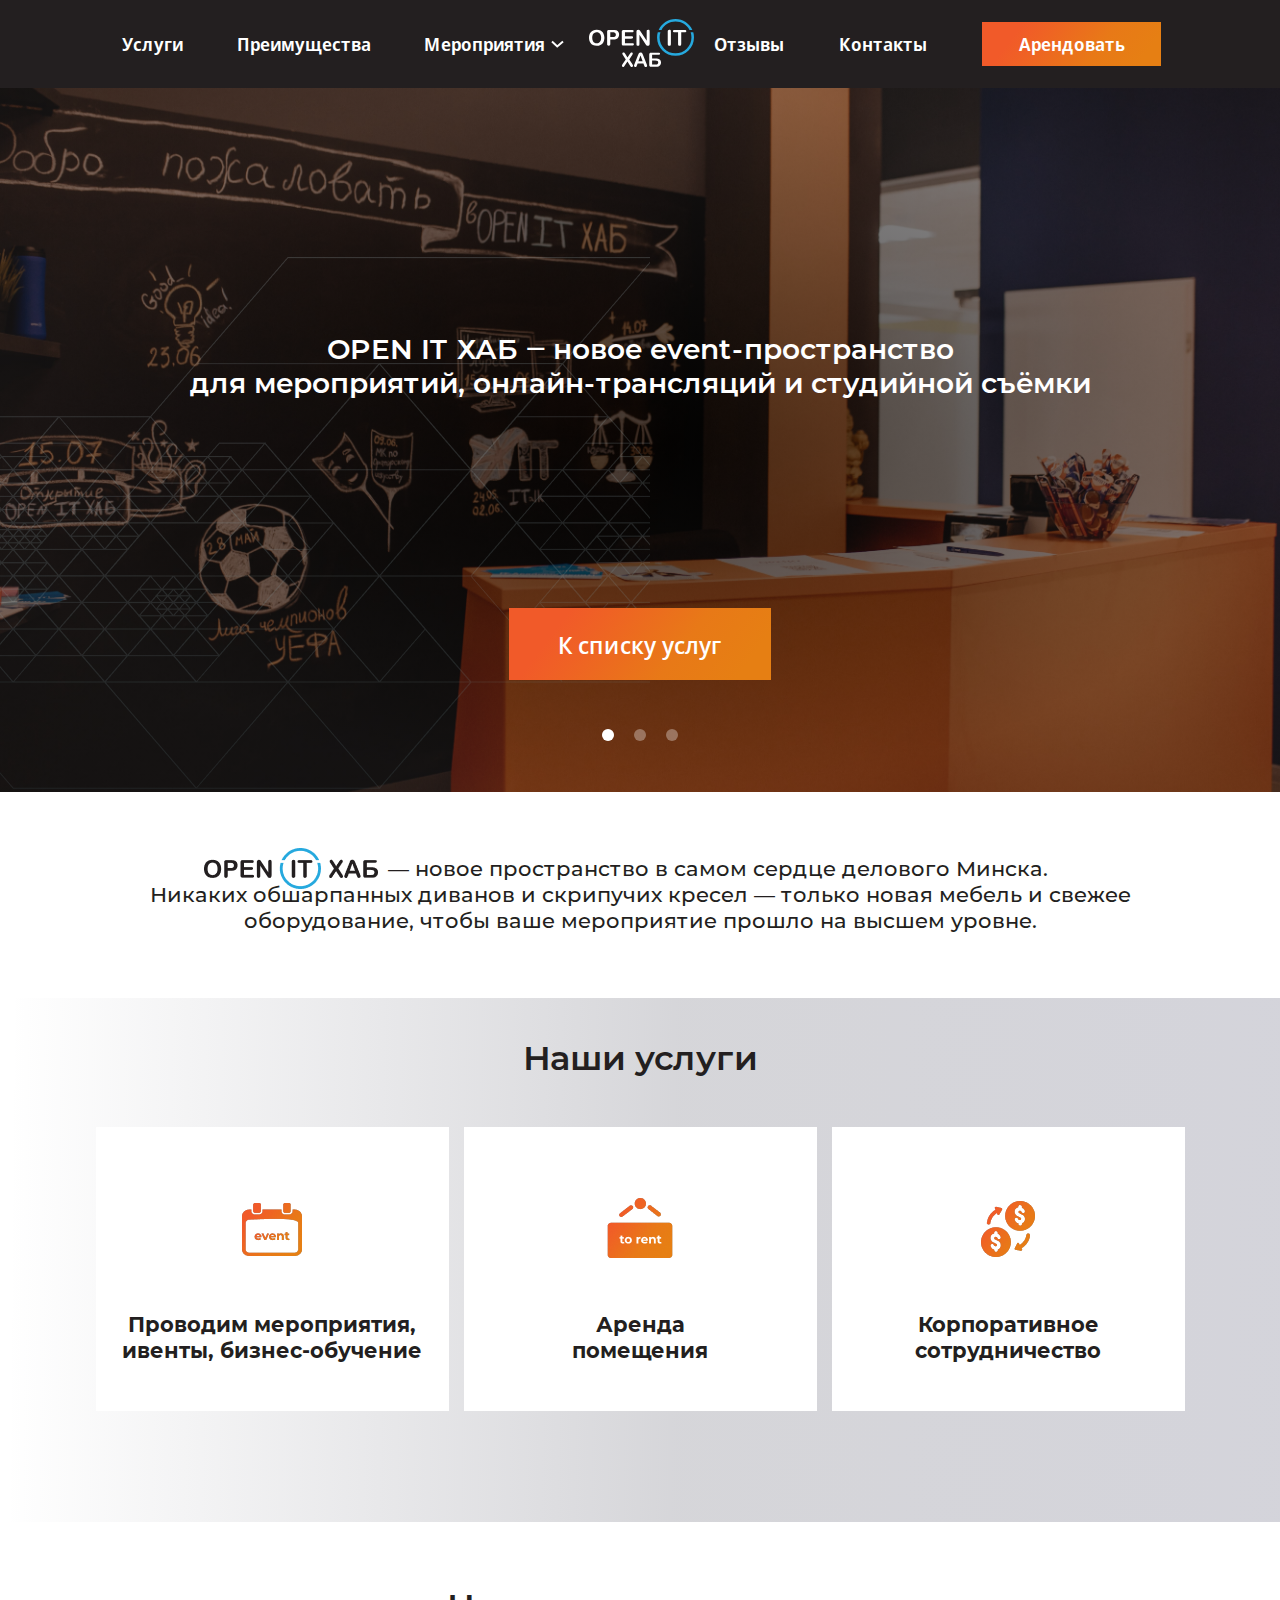
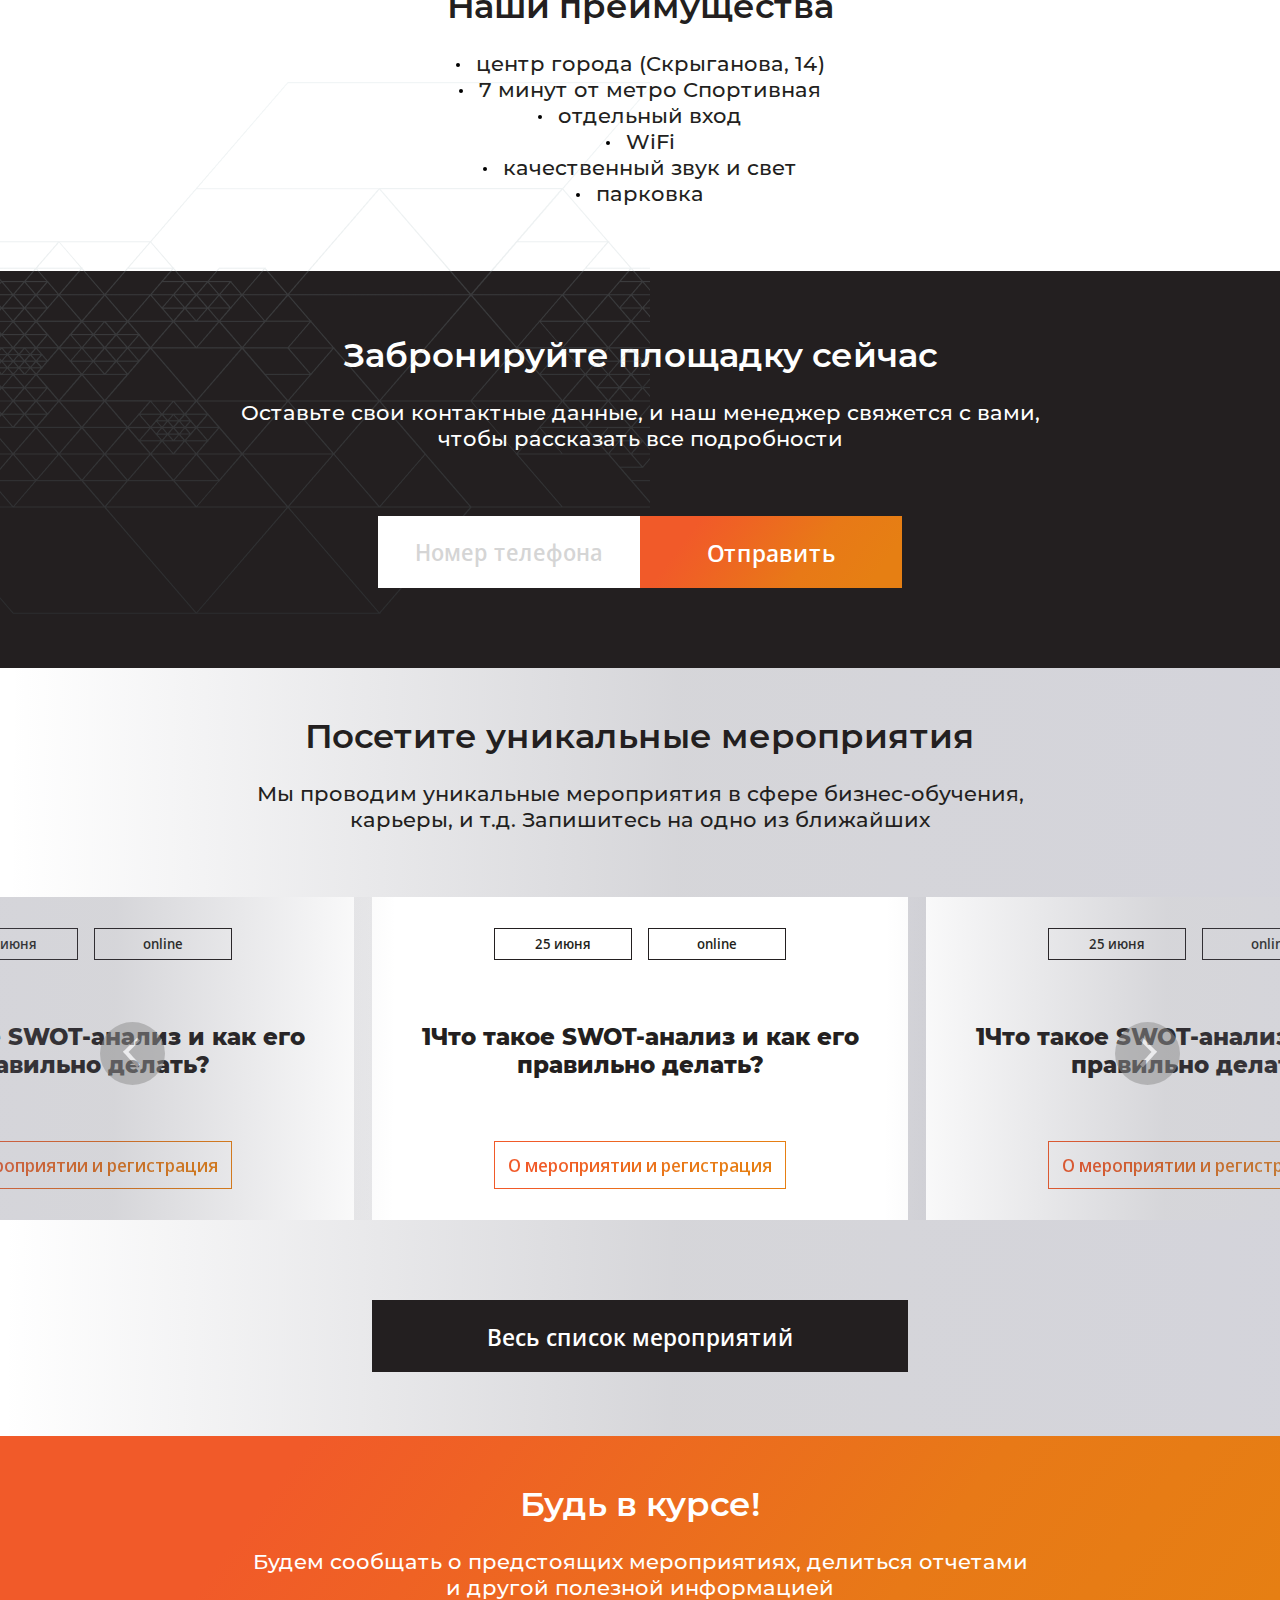
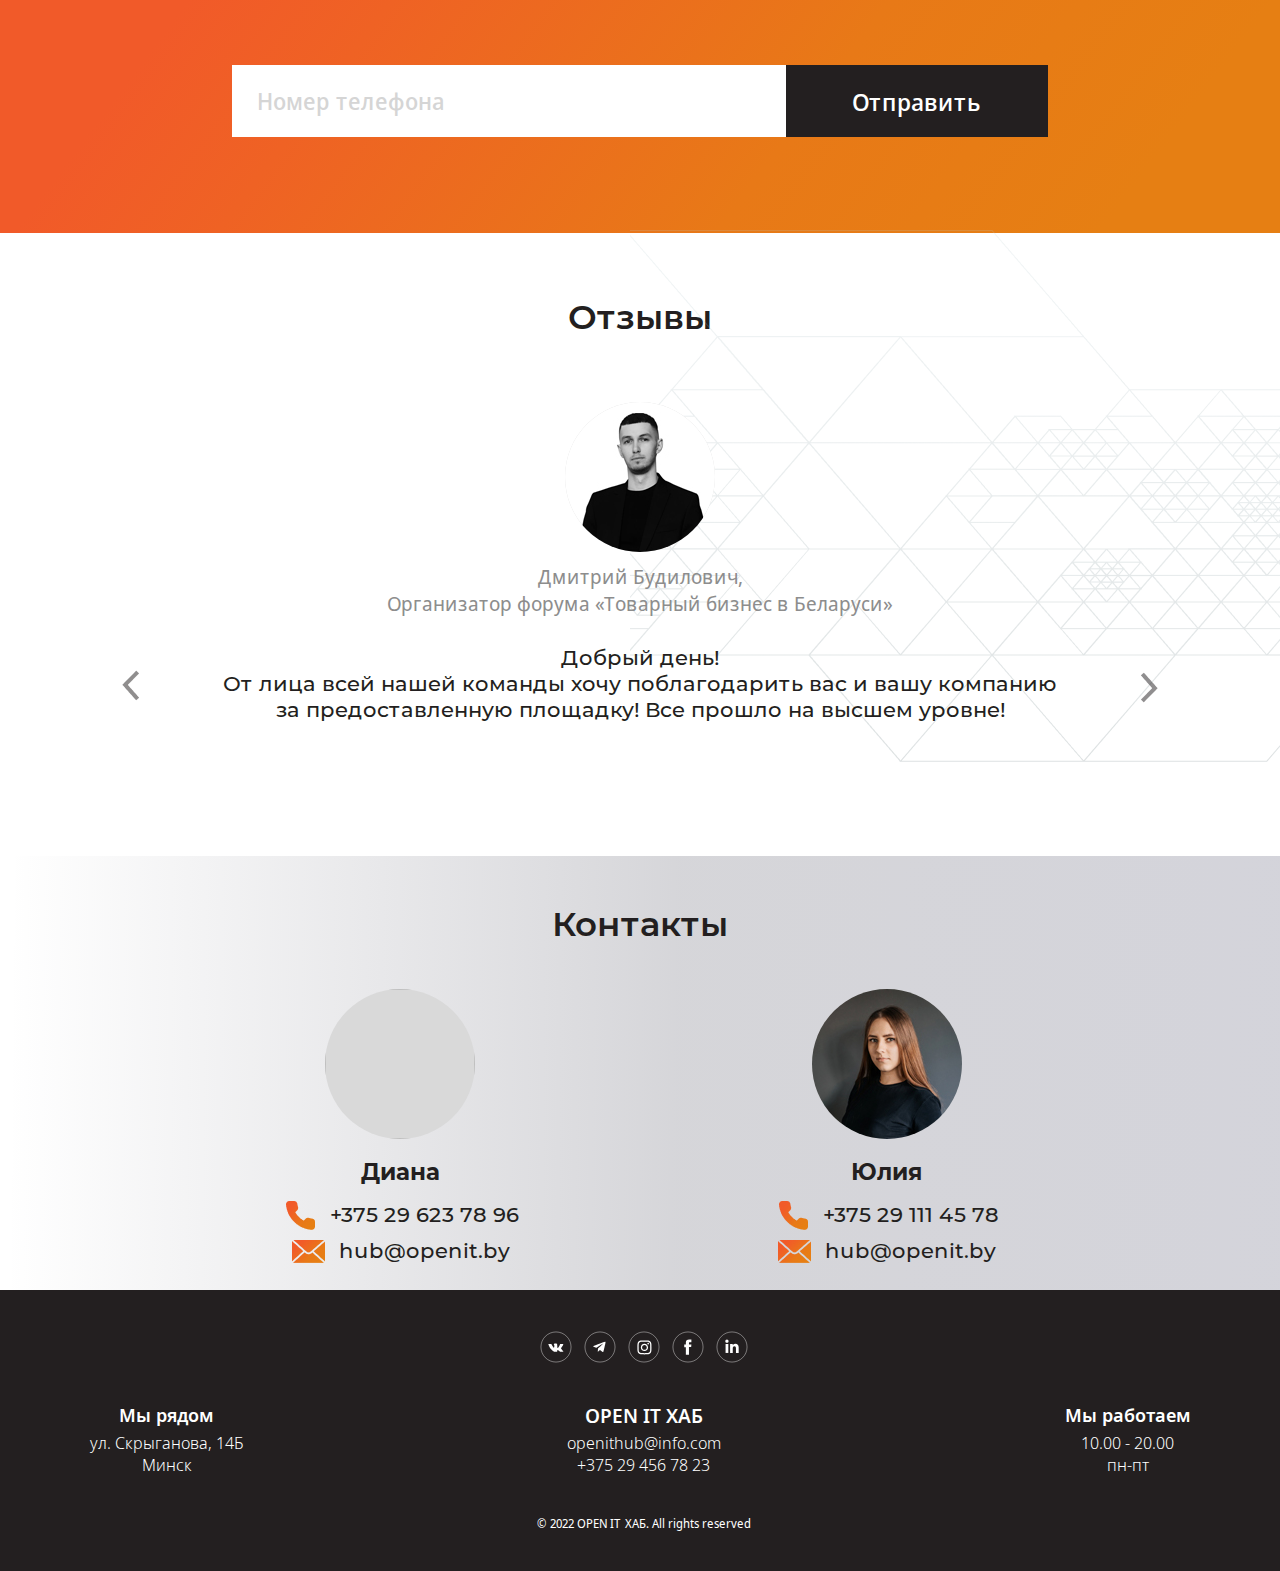
==== index.html @ 61bc5a07 "start adaptive 2" ====
<!DOCTYPE html>
<html lang="en">

<head>
    <meta charset="UTF-8">
    <meta name="viewport" content="width=device-width, initial-scale=1.0">
    <title>Document</title>
    <link rel="stylesheet" href="style.css">
</head>

<body>
    <div class="wrapper">
        <header class="header">

            <div class="header-item">
                <div class="menu-item">Услуги</div>
                <div class="menu-item">Преимущества</div>
                <div class="menu-item">Мероприятия
                    <div class="arrow-default"></div>
                    <div class="arrow-hover"></div>
                    <div class="sub-menu">
                        <ul>
                            <li>Ближайшие</li>
                            <li>Все будущие</li>
                            <li>Все прошедшие</li>
                            <li>Регистрация</li>
                        </ul>
                    </div>
                </div>
            </div>
            <div class="header-logo"><img src="img/logo.svg" alt="logo"></div>
            <div class="header-item">
                <div class="menu-item">Отзывы</div>
                <div class="menu-item">Контакты</div>
                <div class=""><button class="orange-button orange-button-hover">Арендовать</button></div>
            </div>
        </header>
        <main class="main">
            <div class="main-slider">
                <div id="slider-1" class="slider-item">
                    <h1 class="slider-title">OPEN IT ХАБ ‒ новое event-пространство<br />для мероприятий,
                        онлайн-трансляций и студийной съёмки</h1>
                    <button class="btn-slider orange-button-hover btn-slider-bottom">
                        К списку услуг
                    </button>
                    <div class="slider-decoration">
                        <img src="img/slider-decoration.png" alt="image-decoration">
                    </div>
                    <div class="slider-shadow"></div>
                </div>

                <div id="slider-2" class="slider-item">
                    <h1 class="slider-title">В OPEN IT ХАБ на постоянной основе проходят<br />уникальные мероприятия.
                        Спешите записаться</h1>
                    <button class="btn-slider orange-button-hover btn-slider-bottom">
                        К списку ивентов
                    </button>

                    <div class="slider-decoration">
                        <img src="img/slider-decoration.png" alt="image-decoration">
                    </div>
                    <div class="slider-shadow"></div>
                </div>

                <div id="slider-3" class="slider-item">
                    <h1 class="slider-title">OPEN IT ХАБ предлагает корпоративное сотрудничество<br />IT компаниям</h1>
                    <button class="btn-slider orange-button-hover btn-slider-bottom">
                        Подробнее
                    </button>

                    <div class="slider-decoration">
                        <img src="img/slider-decoration.png" alt="image-decoration">
                    </div>
                    <div class="slider-shadow"></div>
                </div>

            </div>
            <div class="hab-description">
                <div class="slider-nav">
                    <img class="slider-nav-active" src="img/slider-circle.svg" alt="">
                    <img src="img/slider-circle.svg" alt="">
                    <img src="img/slider-circle.svg" alt="">
                </div>
                <p class="desktop-visibility"><img src="img/Horizontal-logo.png" alt="" />— новое пространство в
                    самом сердце делового
                    Минска.<br />Никаких обшарпанных диванов и скрипучих кресел — только новая мебель и
                    свежее<br />оборудование, чтобы
                    ваше мероприятие прошло на высшем уровне.</p>
                <p class="mobile-visibility"><img src="img/Horizontal-logo.png" alt="" />— новое пространство в
                    самом сердце делового<br />Минска. Никаких обшарпанных диванов и скрипучих кресел —<br />только
                    новая мебель и
                    свежее оборудование, чтобы<br />ваше мероприятие прошло на высшем уровне.</p>
            </div>
            <div class="services-block">
                <h2 class="services-block-header">Наши услуги</h2>
                <div class="services-items">
                    <div class="services-item">
                        <div class="services-item-gray"></div>
                        <div class="services-item-icons">
                            <img class="services-item-icon-default" src="img/services/events.png" alt="events">
                            <img class="services-item-icon-hover" src="img/services/events-hover.png"
                                alt="events-hover">
                        </div>

                        <p>Проводим мероприятия,
                            ивенты, бизнес-обучение</p>
                    </div>
                    <div class="services-item">
                        <div class="services-item-gray"></div>
                        <div class="services-item-icons">
                            <img class="services-item-icon-default" src="img/services/rent.png" alt="events">
                            <img class="services-item-icon-hover" src="img/services/rent-hover.png" alt="events-hover">
                        </div>
                        <p>Аренда<br />помещения</p>
                    </div>
                    <div class="services-item">
                        <div class="services-item-gray"></div>
                        <div class="services-item-icons">
                            <img class="services-item-icon-default" src="img/services/corporat.png" alt="events">
                            <img class="services-item-icon-hover" src="img/services/corporat-hover.png"
                                alt="events-hover">
                        </div>

                        <p>Корпоративное сотрудничество</p>
                    </div>
                </div>
            </div>
            <div class="advantage-block">
                <h3 class="advantage-block-header">Наши преимущества</h3>
                <ul>
                    <li>центр города (Скрыганова, 14)</li>
                    <li>7 минут от метро Спортивная</li>
                    <li>отдельный вход</li>
                    <li>WiFi</li>
                    <li>качественный звук и свет</li>
                    <li>парковка</li>
                </ul>
            </div>
            <div class="book-block">
                <h3 class="advantage-block-header white-text">Забронируйте площадку сейчас</h3>
                <p class="white-text desktop-visibility">Оставьте свои контактные данные, и наш менеджер свяжется с вами,<br />чтобы
                    рассказать все подробности</p>
                <p class="white-text mobile-visibility">Оставьте свои контактные данные, и наш менеджер<br />свяжется с вами, чтобы
                    рассказать все подробности</p>
                <div class="book-block-form">
                    <input type="text" placeholder="Номер телефона" value="">
                    <button class="btn-slider margin-none orange-button-hover">Отправить</button>
                </div>
                <div class="slider-decoration">
                    <img src="img/slider-decoration.png" alt="image-decoration">
                </div>
            </div>
            <div class="events-block">
                <h4 class="events-block-head">Посетите уникальные мероприятия</h4>
                <p class="events-block-p desktop-visibility">Мы проводим уникальные мероприятия в сфере бизнес-обучения,<br />карьеры, и
                    т.д. Запишитесь на одно из ближайших</p>
                    <p class="events-block-p mobile-visibility">Мы проводим уникальные мероприятия в сфере<br />бизнес-обучения, карьеры, и
                        т.д.<br />Запишитесь на одно из ближайших</p>
                <div class="events-block-slider-nav">
                    <div class="arrow-slider arrow-slider-left"><img src="img/arrow.png" alt="arrow"></div>
                    <div class="arrow-slider arrow-slider-right"><img src="img/arrow.png" alt="arrow"></div>
                </div>
                <div class="event-block-slider-center">
                    <div class="events-slider-gray-block">
                        <div class="events-slider-gray-block-item events-slider-gray-block-item-left"></div>
                        <div class="events-slider-gray-block-item events-slider-gray-block-item-right"></div>
                    </div>
                    <div class="events-block-slider slider-to-center">
                        <div class="events-block-slider-item">
                            <div class="event-info">
                                <div class="event-info-item">
                                    <p>25 июня</p>
                                </div>
                                <div class="event-info-item">
                                    <p>online</p>
                                </div>
                            </div>
                            <h5 class="event-name">1Что такое SWOT-анализ и как его правильно делать?</h5>
                            <button class="more-info-event">О мероприятии и регистрация</button>
                        </div>
                        <div class="events-block-slider-item">
                            <div class="event-info">
                                <div class="event-info-item">
                                    <p>25 июня</p>
                                </div>
                                <div class="event-info-item">
                                    <p>online</p>
                                </div>
                            </div>
                            <h5 class="event-name">1Что такое SWOT-анализ и как его правильно делать?</h5>
                            <button class="more-info-event">О мероприятии и регистрация</button>
                        </div>
                        <div class="events-block-slider-item">
                            <div class="event-info">
                                <div class="event-info-item">
                                    <p>25 июня</p>
                                </div>
                                <div class="event-info-item">
                                    <p>online</p>
                                </div>
                            </div>
                            <h5 class="event-name">1Что такое SWOT-анализ и как его правильно делать?</h5>
                            <button class="more-info-event">О мероприятии и регистрация</button>
                        </div>
                        <div class="events-block-slider-item">
                            <div class="event-info">
                                <div class="event-info-item">
                                    <p>25 июня</p>
                                </div>
                                <div class="event-info-item">
                                    <p>online</p>
                                </div>
                            </div>
                            <h5 class="event-name">1Что такое SWOT-анализ и как его правильно делать?</h5>
                            <button class="more-info-event">О мероприятии и регистрация</button>
                        </div>
                        <div class="events-block-slider-item">
                            <div class="event-info">
                                <div class="event-info-item">
                                    <p>25 июня</p>
                                </div>
                                <div class="event-info-item">
                                    <p>online</p>
                                </div>
                            </div>
                            <h5 class="event-name">1Что такое SWOT-анализ и как его правильно делать?</h5>
                            <button class="more-info-event">О мероприятии и регистрация</button>
                        </div>
                        <div class="events-block-slider-item">
                            <div class="event-info">
                                <div class="event-info-item">
                                    <p>25 июня</p>
                                </div>
                                <div class="event-info-item">
                                    <p>online</p>
                                </div>
                            </div>
                            <h5 class="event-name">1Что такое SWOT-анализ и как его правильно делать?</h5>
                            <button class="more-info-event">О мероприятии и регистрация</button>
                        </div>
                        <div class="events-block-slider-item">
                            <div class="event-info">
                                <div class="event-info-item">
                                    <p>25 июня</p>
                                </div>
                                <div class="event-info-item">
                                    <p>online</p>
                                </div>
                            </div>
                            <h5 class="event-name">1Что такое SWOT-анализ и как его правильно делать?</h5>
                            <button class="more-info-event">О мероприятии и регистрация</button>
                        </div>
                        <div class="events-block-slider-item">
                            <div class="event-info">
                                <div class="event-info-item">
                                    <p>25 июня</p>
                                </div>
                                <div class="event-info-item">
                                    <p>online</p>
                                </div>
                            </div>
                            <h5 class="event-name">1Что такое SWOT-анализ и как его правильно делать?</h5>
                            <button class="more-info-event">О мероприятии и регистрация</button>
                        </div>
                        <div class="events-block-slider-item">
                            <div class="event-info">
                                <div class="event-info-item">
                                    <p>25 июня</p>
                                </div>
                                <div class="event-info-item">
                                    <p>online</p>
                                </div>
                            </div>
                            <h5 class="event-name">1Что такое SWOT-анализ и как его правильно делать?</h5>
                            <button class="more-info-event">О мероприятии и регистрация</button>
                        </div>
                        <div class="events-block-slider-item">
                            <div class="event-info">
                                <div class="event-info-item">
                                    <p>25 июня</p>
                                </div>
                                <div class="event-info-item">
                                    <p>online</p>
                                </div>
                            </div>
                            <h5 class="event-name">1Что такое SWOT-анализ и как его правильно делать?</h5>
                            <button class="more-info-event">О мероприятии и регистрация</button>
                        </div>
                        <div class="events-block-slider-item">
                            <div class="event-info">
                                <div class="event-info-item">
                                    <p>25 июня</p>
                                </div>
                                <div class="event-info-item">
                                    <p>online</p>
                                </div>
                            </div>
                            <h5 class="event-name">1Что такое SWOT-анализ и как его правильно делать?</h5>
                            <button class="more-info-event">О мероприятии и регистрация</button>
                        </div>
                        <div class="events-block-slider-item">
                            <div class="event-info">
                                <div class="event-info-item">
                                    <p>25 июня</p>
                                </div>
                                <div class="event-info-item">
                                    <p>online</p>
                                </div>
                            </div>
                            <h5 class="event-name">1Что такое SWOT-анализ и как его правильно делать?</h5>
                            <button class="more-info-event">О мероприятии и регистрация</button>
                        </div>
                        <div class="events-block-slider-item">
                            <div class="event-info">
                                <div class="event-info-item">
                                    <p>25 июня</p>
                                </div>
                                <div class="event-info-item">
                                    <p>online</p>
                                </div>
                            </div>
                            <h5 class="event-name">1Что такое SWOT-анализ и как его правильно делать?</h5>
                            <button class="more-info-event">О мероприятии и регистрация</button>
                        </div>
                        <div class="events-block-slider-item">
                            <div class="event-info">
                                <div class="event-info-item">
                                    <p>25 июня</p>
                                </div>
                                <div class="event-info-item">
                                    <p>online</p>
                                </div>
                            </div>
                            <h5 class="event-name">1Что такое SWOT-анализ и как его правильно делать?</h5>
                            <button class="more-info-event">О мероприятии и регистрация</button>
                        </div>
                        <div class="events-block-slider-item">
                            <div class="event-info">
                                <div class="event-info-item">
                                    <p>25 июня</p>
                                </div>
                                <div class="event-info-item">
                                    <p>online</p>
                                </div>
                            </div>
                            <h5 class="event-name">1Что такое SWOT-анализ и как его правильно делать?</h5>
                            <button class="more-info-event">О мероприятии и регистрация</button>
                        </div>
                        <div class="events-block-slider-item">
                            <div class="event-info">
                                <div class="event-info-item">
                                    <p>25 июня</p>
                                </div>
                                <div class="event-info-item">
                                    <p>online</p>
                                </div>
                            </div>
                            <h5 class="event-name">1Что такое SWOT-анализ и как его правильно делать?</h5>
                            <button class="more-info-event">О мероприятии и регистрация</button>
                        </div>
                        <div class="events-block-slider-item">
                            <div class="event-info">
                                <div class="event-info-item">
                                    <p>25 июня</p>
                                </div>
                                <div class="event-info-item">
                                    <p>online</p>
                                </div>
                            </div>
                            <h5 class="event-name">1Что такое SWOT-анализ и как его правильно делать?</h5>
                            <button class="more-info-event">О мероприятии и регистрация</button>
                        </div>
                        <div class="events-block-slider-item">
                            <div class="event-info">
                                <div class="event-info-item">
                                    <p>25 июня</p>
                                </div>
                                <div class="event-info-item">
                                    <p>online</p>
                                </div>
                            </div>
                            <h5 class="event-name">1Что такое SWOT-анализ и как его правильно делать?</h5>
                            <button class="more-info-event">О мероприятии и регистрация</button>
                        </div>
                        <div class="events-block-slider-item">
                            <div class="event-info">
                                <div class="event-info-item">
                                    <p>25 июня</p>
                                </div>
                                <div class="event-info-item">
                                    <p>online</p>
                                </div>
                            </div>
                            <h5 class="event-name">1Что такое SWOT-анализ и как его правильно делать?</h5>
                            <button class="more-info-event">О мероприятии и регистрация</button>
                        </div>
                        <div class="events-block-slider-item">
                            <div class="event-info">
                                <div class="event-info-item">
                                    <p>25 июня</p>
                                </div>
                                <div class="event-info-item">
                                    <p>online</p>
                                </div>
                            </div>
                            <h5 class="event-name">1Что такое SWOT-анализ и как его правильно делать?</h5>
                            <button class="more-info-event">О мероприятии и регистрация</button>
                        </div>


                    </div>
                </div>

                <button class="events-block-button button-black-hover">Весь список мероприятий</button>
            </div>
            <div class="subscribe-email">
                <h4 class="subscribe-email-heading">Будь в курсе!</h4>
                <p>Будем сообщать о предстоящих мероприятиях, делиться отчетами<br />и другой полезной информацией</p>
                <div class="book-block-form">
                    <input type="text" placeholder="Номер телефона">
                    <button class="btn-slider margin-none btn-black button-black-hover">Отправить</button>
                </div>
            </div>
            <div class="reviews">
                <div class="slider-decoration reviews-decoration">
                    <img src="img/slider-decoration.png" alt="image-decoration">
                </div>
                <div class="events-block-slider-nav reviews-nav">
                    <div class="arrow-slider reviews-nav-left"><img src="img/arrow-black.png" alt="arrow"></div>
                    <div class="arrow-slider reviews-nav-right"><img src="img/arrow-black.png" alt="arrow"></div>
                </div>
                <h4 class="subscribe-email-heading">Отзывы</h4>
                <div class="reviews-slider">
                    <div class="reviews-slider-item">
                        <p><img class="reviews-slider-item-photo" src="img/reviews/reviews1.jpg" alt="" /></p>
                        <p class="reviwer-info">Дмитрий Будилович,<br />Организатор форума «Товарный бизнес в Беларуси»
                        </p>
                        <p class="reviwer-text">Добрый день!<br />От лица всей нашей команды хочу поблагодарить вас и
                            вашу компанию<br />за предоставленную площадку! Все прошло на высшем уровне!</p>
                    </div>
                </div>
            </div>
            <div class="contacts-block">
                <h4 class="subscribe-email-heading">Контакты</h4>
                <div class="contacts-list">
                    <div class="contacts-list-item">
                        <p><img class="reviews-slider-item-photo"
                                src="https://avatars.mds.yandex.net/i?id=4f6050c56eb7af2d73ffd31e30179836-5433946-images-thumbs&n=13"
                                alt="" /></p>
                        <p class="contact-name">Диана</p>

                        <div class="contact contact-tel">
                            <img src="img/contact-tel.png" alt="">
                            <p class=""><a class="button-black-hover" href="tel:+375296237896">+375 29 623 78 96</a></p>
                        </div>

                        <div class="contact contact-mail">

                            <img src="img/contact-mail.png" alt="">
                            <p class=""><a class="button-black-hover" href="mailto:hub@openit.by">hub@openit.by</a></p>
                        </div>
                    </div>
                    <div class="contacts-list-item">
                        <p><img class="reviews-slider-item-photo" src="img/contacts/julia.jpg" alt="" /></p>
                        <p class="contact-name">Юлия</p>

                        <div class="contact contact-tel">
                            <img src="img/contact-tel.png" alt="">
                            <p class=""><a class="button-black-hover" href="rel:+375291114578">+375 29 111 45 78</a></p>
                        </div>

                        <div class="contact contact-mail">

                            <img src="img/contact-mail.png" alt="">
                            <p class=""><a class="button-black-hover" href="mailto:hub@openit.by">hub@openit.by</a></p>
                        </div>
                    </div>
                </div>
            </div>
        </main>
        <footer class="footer">
            <div class="footer-item footer-item-l">
                <p class="footer-first-head">Мы рядом</p>
                <p class="footer-second-head">ул. Скрыганова, 14Б<br />
                    Минск</p>
            </div>
            <div class="footer-item footer-item-center">
                <div class="social">
                    <div class="social-item"><a href="https://vk.com/openithub/" title="" target="_blank"><img
                                src="img/vk.svg" /></a></div>
                    <div class="social-item"><a href="https://t.me/openithub/" title="" target="_blank"><img
                                src="img/tg.svg" /></a></div>
                    <div class="social-item"><a href=" https://instagram.com/openhub.by/" title="" target="_blank"><img
                                src="img/inst.svg" /></a></div>
                    <div class="social-item"><a href="https://www.facebook.com/openithub/" title="" target="_blank"><img
                                src="img/facebook.svg" /></a></div>
                    <div class="social-item"><a href="https://www.linkedin.com/company/86587433/" title=""
                            target="_blank"><img src="img/linken.svg" /></a></div>
                </div>
                <div class="footer-info">
                    <h6>OPEN IT ХАБ</h6>
                    <p class="footer-second-info">openithub@info.com
                        <br />+375 29 456 78 23
                    </p>
                    <p class="copyright">© 2022 OPEN IT ХАБ. All rights reserved</p>
                </div>
            </div>
            <div class="footer-item footer-item-r">
                <p class="footer-first-head">Мы работаем</p>
                <p class="footer-second-head">10.00 - 20.00<br />
                    пн-пт</p>
            </div>
        </footer>
    </div>

    <script src="script.js"></script>
</body>

</html>
---- style.css ----
@import url("https://fonts.googleapis.com/css2?family=Montserrat:wght@100&display=swap");

@font-face {
  font-family: "Noto Sans";
  src: url("fonts/Noto_Sans/NotoSansDisplay-SemiBold.ttf") format("truetype");
}

@font-face {
  font-family: "Noto Sans Regular";
  src: url("fonts/notosansdisplay/NotoSansDisplay-Regular.ttf")
    format("truetype");
}

@font-face {
  font-family: "Noto Sans SemiBold";
  src: url("fonts/Noto-Sans-SemiBold/NotoSans-SemiBold.ttf") format("truetype");
}

@font-face {
  font-family: "Noto Sans Regular Regular";
  src: url("fonts/Noto-Sans-SemiBold/NotoSans-Light.ttf") format("truetype");
}

@font-face {
  font-family: "Montserrat SemiBold";
  src: url("fonts/ofont.ru_Montserrat.ttf") format("truetype");
}

@font-face {
  font-family: "NotoSansDisplay-Medium";
  src: url("fonts/notosansdisplay/NotoSansDisplay-Medium.ttf")
    format("truetype");
}

@font-face {
  font-family: "Montserrat-Medium";
  src: url("fonts/Montserrat-Medium.ttf") format("truetype");
}

@font-face {
  font-family: "Montserrat-SemiBold";
  src: url("fonts/Montserrat-SemiBold.ttf") format("truetype");
}

@font-face {
  font-family: "Montserrat-Bold";
  src: url("fonts/monts-bold.ttf") format("truetype");
}

@font-face {
  font-family: "Montserrat-ExtraBold";
  src: url("fonts/Montserrat-ExtraBold.ttf") format("truetype");
}

*,
*::before,
*::after {
  margin: 0;
  padding: 0;
  border: none;
  box-sizing: border-box;
}

a {
  color: unset;
  text-decoration: none;
}

html,
body {
  height: 100%;
  min-width: 320px;
}

body {
  line-height: 1;
  font-family: "Montserrat", sans-serif;
  color: #231f20;
}

.wrapper {
  overflow: hidden;
  min-height: 100%;
  display: flex;
  flex-direction: column;
}

/* header */

.header {
  width: 100%;
  height: 88px;
  background-color: #231f20;
  color: white;
  font-family: "Noto Sans";
  font-size: 18px;
  display: flex;
  align-items: center;
  padding: 0px 119px 0px 122px;
  position: relative;

  /* header fixed */
  position: fixed;
  z-index: 5;

  /* header fixed */
}

.header-logo {
  margin: 0 auto;
}

.header-item {
  display: flex;
  justify-content: space-between;
  align-items: center;
  width: 447px;
  height: 100%;
}

.orange-button {
  color: inherit;
  font-size: inherit;
  font-family: inherit;
  background: linear-gradient(
    126.93deg,
    #f15a29 19.71%,
    #ef6224 32.63%,
    #e87917 64.24%,
    #e67f13 88.66%
  );
  width: 179px;
  height: 44px;
  transition: 0.3s;
}

.orange-button-hover:hover {
  color: #231f20;
  cursor: pointer;
}

.menu-item {
  position: relative;
  height: 100%;
  display: flex;
  align-items: center;
  transition: 0.3s;
}

.arrow-default {
  background-image: url("img/menu-arrow-default.svg");
  background-repeat: no-repeat;
  background-position: center;
  width: 24px;
  height: 24px;
}

.arrow-hover {
  position: absolute;
  right: 0px;
  top: 32px;
  background-image: url("img/menu-arrow-active.svg");
  background-repeat: no-repeat;
  background-position: center;
  width: 24px;
  height: 24px;
  z-index: 1;
  opacity: 0;
}

.menu-item:hover {
  color: #ff7f23;
  cursor: pointer;
}

.menu-item:nth-child(3):hover .arrow-hover {
  opacity: 1;
  transition: 0.3s;
}

.menu-item:nth-child(3):hover .sub-menu {
  display: block;
}

.sub-menu {
  display: none;
  position: absolute;
  top: calc(100% - 4px);
  width: 144px;
  background-color: white;
  border-top: 4px solid #ff7f23;
  color: black;
  font-family: "Noto Sans Regular";
  color: #b2b2b2;
  font-size: 15px;
}

.sub-menu li {
  height: 44px;
  list-style: none;
  padding: 0 0 0 15px;
  display: flex;
  align-items: center;
  transition: color 0.3s;
}

.sub-menu li:hover {
  color: #231f20;
  background: linear-gradient(
    270.5deg,
    rgba(131, 131, 151, 0.3498) -2.81%,
    rgba(85, 85, 100, 0.2442) 47.07%,
    rgba(85, 85, 100, 0) 99.23%
  );
}

/* main */

.main {
  /* header fixed */
  padding-top: 88px;
  /* header fixed */
  flex: 1 1 auto;
}

.main-slider {
  width: 300%;
  display: flex;
  position: relative;
}

.main-slider-to-right {
  transform: translateX(calc(-100% / 3));
  transition: 1s;
}

.main-slider-to-right-right {
  transform: translateX(calc(-100% / 3 * 2));
  transition: 1s;
}

.main-slider-to-start {
  transform: translateX(0);
  transition: 2s;
}

.slider-item {
  position: relative;
  width: 100%;
  height: 704px;
  background-color: gainsboro;
  padding-top: 244px;
  text-align: center;
  background-repeat: no-repeat;
  background-size: cover;
  background-position: center;
}

.slider-item:nth-child(1) {
  background-image: url("img/main-slider/1.jpg");
}
.slider-item:nth-child(2) {
  background-image: url("img/main-slider/2.jpg");
}
.slider-item:nth-child(3) {
  background-image: url("img/main-slider/3.jpg");
}

.slider-title {
  font-family: "Montserrat SemiBold";
  font-size: 28px;
  line-height: 34px;
  color: #ffffff;
  position: relative;
  z-index: 2;
}

.btn-slider {
  width: 262px;
  height: 72px;
  background: linear-gradient(
    126.93deg,
    #f15a29 19.71%,
    #ef6224 32.63%,
    #e87917 64.24%,
    #e67f13 88.66%
  );
  margin-top: 208px;
  font-family: "NotoSansDisplay-Medium";
  font-size: 24px;
  line-height: 33px;
  color: white;
  position: relative;
  z-index: 2;
}

.btn-slider-bottom {
  position: absolute;
  bottom: 112px;
  left: calc(50% - 131px);
}

.slider-nav {
  display: flex;
  justify-content: center;
  gap: 20px;
  position: absolute;
  top: calc(0px - 12px - 51px);
  z-index: 2;
}

.slider-nav img {
  width: 12px;
}

.slider-nav-active {
  background-color: white;
  border-radius: 50%;
  transition: 0.5s;
}

.slider-decoration {
  position: absolute;
  bottom: 0;
  left: 0;
  z-index: 1;
}

#slider-2 .slider-decoration {
  left: unset;
  right: 0px;
  transform: scale(-1, 1);
}

.slider-shadow {
  position: absolute;
  top: 0;
  left: 0;
  z-index: 0;
  width: 100%;
  height: 100%;
  background: radial-gradient(
    50% 50% at 50% 50%,
    #000000 0%,
    rgba(35, 31, 32, 0.76) 100%
  );
  opacity: 0.7;
}

.mobile-visibility {
  display: none;
}

.hab-description {
  position: relative;
  width: 100%;
  height: 206px;
  background-color: white;
  font-family: "Montserrat-Medium";
  font-size: 21px;
  line-height: 26px;
  text-align: center;
  color: #231f20;
  display: flex;
  justify-content: center;
  align-items: center;
}

.hab-description p {
  position: relative;
}

.hab-description p::before {
  content: "";
  margin-right: 155px;
}

.hab-description p img {
  position: absolute;
  top: -8px;
  left: 54px;
}

.services-block {
  width: 100%;
  height: 524px;
  background: linear-gradient(
    270.5deg,
    rgba(131, 131, 151, 0.3498) -2.81%,
    rgba(85, 85, 100, 0.2442) 47.07%,
    rgba(85, 85, 100, 0) 99.23%
  );
  text-align: center;
  color: #231f20;
  padding-top: 40px;
}

.services-block-header {
  font-family: "Montserrat-SemiBold";
  font-size: 34px;
  line-height: 41px;
}

.services-items {
  display: flex;
  justify-content: center;
  gap: 15px;
  margin-top: 48px;
}

.services-item {
  position: relative;
  width: 353px;
  height: 284px;
  background-color: white;
  transition: 0.3s;
}

.services-item img {
  margin-top: 62px;
  margin-bottom: 40px;
}

.services-item p {
  font-family: "Montserrat-Bold";
  font-size: 21px;
  line-height: 26px;
}

.services-item:hover {
  color: #8d8d8d;
  cursor: pointer;
}

.services-item-icons {
  position: relative;
}

.services-item-icon-default {
  position: relative;
  z-index: 2;
}

.services-item-icon-hover {
  position: absolute;
  left: 136px;
  z-index: 1;
}

.services-item:hover .services-item-icon-default {
  opacity: 0;
}

.services-item:hover .services-item-gray {
  opacity: 0.5;
}

.services-item-gray {
  position: absolute;
  width: 100%;
  height: 100%;
  background: linear-gradient(
    270.5deg,
    rgba(131, 131, 151, 0.3498) -2.81%,
    rgba(85, 85, 100, 0.2442) 47.07%,
    rgba(85, 85, 100, 0) 99.23%
  );
  opacity: 0;
  transition: 0.3s;
}

.advantage-block {
  width: 100%;
  height: 349px;
  background-color: white;
  text-align: center;
  padding-top: 64px;
  color: #231f20;
}

.advantage-block-header {
  font-family: "Montserrat-SemiBold";
  font-size: 34px;
  line-height: 41px;
}

.advantage-block ul {
  margin-top: 24px;
  font-family: "Montserrat-Medium";
  font-size: 21px;
  line-height: 26px;
  list-style: none;
}

.advantage-block li:before {
  content: "";
  display: inline-block;
  height: 4px;
  width: 4px;
  vertical-align: middle;
  border-radius: 50%;
  background-color: #000;
  margin-right: 16px;
}

.book-block {
  width: 100%;
  height: 397px;
  background: #231f20;
  padding-top: 64px;
  text-align: center;
  position: relative;
}

.white-text {
  color: white;
}

.book-block p {
  font-family: "Montserrat-Medium";
  margin-top: 24px;
  font-size: 21px;
  line-height: 26px;
}

.book-block-form input {
  width: 262px;
  height: 72px;
  font-size: 23px;
  line-height: 31px;
  color: #231f20;
  text-align: center;
  font-family: "NotoSansDisplay-Medium";
}

input[type="text"]::-webkit-input-placeholder {
  color: #d5d5d5;
}

input[type="text"]::-moz-placeholder {
  color: #d5d5d5;
}

.margin-none {
  margin-top: unset;
}

.book-block-form {
  display: flex;
  justify-content: center;
  margin-top: 64px;
  position: relative;
  z-index: 2;
}

.book-block .slider-decoration {
  bottom: 51px;
  z-index: 1;
}

/* events-block */

.events-block {
  width: 100%;
  height: 768px;
  background: linear-gradient(
    270.5deg,
    rgba(131, 131, 151, 0.3498) -2.81%,
    rgba(85, 85, 100, 0.2442) 47.07%,
    rgba(85, 85, 100, 0) 99.23%
  );
  padding-top: 48px;
  text-align: center;
  position: relative;
}

.events-block-head {
  font-size: 34px;
  line-height: 41px;
  font-family: "Montserrat-SemiBold";
}

.events-block-p {
  font-size: 21px;
  line-height: 26px;
  font-family: "Montserrat-Medium";
  margin-top: 24px;
}

/* .event-block-slider-center {
  display: flex;
  justify-content: center;
} */

.slider-to-center {
  padding-left: calc(50% - 268px);
}

.events-block-slider {
  width: min-content;
  height: 323px;
  margin: 64px 0 80px;
  display: flex;
  /* justify-content: center; */
  gap: 18px;
  position: relative;
  transition: 1s;
}

.events-block-slider-item {
  width: 536px;
  height: 100%;
  background-color: white;
  text-align: center;
  padding-top: 30.9px;
}

.events-slider-gray-block {
  width: 100%;
  position: absolute;
  display: flex;
  justify-content: space-between;
}

.events-slider-gray-block-item {
  width: 536px;
  height: 323px;
  background: linear-gradient(
    270.5deg,
    rgba(131, 131, 151, 0.3498) -2.81%,
    rgba(85, 85, 100, 0.2442) 47.07%,
    rgba(85, 85, 100, 0) 99.23%
  );
  z-index: 1;
  transition: 0.7s;
  opacity: 0;
}

.events-slider-gray-block-item-visible {
  opacity: 1;
}

.events-slider-gray-block-item-left {
  transform: translateX(calc(-138px)) rotate(180deg);
}

.events-slider-gray-block-item-right {
  transform: translateX(calc(138px));
}

.events-block-slider-nav {
  display: flex;
  justify-content: space-between;
  position: absolute;
  top: calc(50% - 30px);
  width: 100%;
  z-index: 2;
  padding: 0 100px;
}

.justify-self {
  transform: translateX(50px);
}

.arrow-slider {
  background-color: #8d8d8d;
  border-radius: 50%;
  opacity: 0.5;
  transition: 0.3s;
}

.arrow-slider-right {
  transform: scale(-1, 1);
}

.arrow-slider:hover {
  opacity: 1;
  cursor: pointer;
}

.event-info {
  display: flex;
  justify-content: center;
  gap: 15.97px;
}

.event-info-item {
  width: 137.74px;
  height: 31.9px;
  border: 1px solid #231f20;
  font-size: 14px;
  line-height: 19px;
  font-family: "NotoSansDisplay-Medium";
  display: flex;
  align-items: center;
  justify-content: center;
}

.event-name {
  font-size: 23px;
  line-height: 28px;
  font-family: "Montserrat-ExtraBold";
  margin-top: 62.81px;
}

.more-info-event {
  width: 291.46px;
  height: 48px;
  background: linear-gradient(
    126.93deg,
    #f15a29 19.71%,
    #ef6224 32.63%,
    #e87917 64.24%,
    #e67f13 88.66%
  );
  -webkit-background-clip: text;
  -webkit-text-fill-color: transparent;
  background-clip: text;
  font-size: 18px;
  line-height: 25px;
  font-family: "NotoSansDisplay-Medium";
  margin-top: 62.81px;
  border: 1px solid transparent;
  border-image: linear-gradient(
    126.93deg,
    #f15a29 19.71%,
    #ef6224 32.63%,
    #e87917 64.24%,
    #e67f13 88.66%
  );
  border-image-slice: 1;
  transition: none;
}

.more-info-event:hover {
  cursor: pointer;
  background: #8d8d8d;
  -webkit-background-clip: text;
  -webkit-text-fill-color: transparent;
  border: 1px solid #8d8d8d;
}

.events-block-button {
  width: 536px;
  height: 72px;
  background-color: #231f20;
  font-size: 24px;
  line-height: 33px;
  color: white;
  font-family: "NotoSansDisplay-Medium";
}

/* subscribe-email */
.subscribe-email {
  width: 100%;
  height: 397px;
  background: linear-gradient(
    126.93deg,
    #f15a29 19.71%,
    #ef6224 32.63%,
    #e87917 64.24%,
    #e67f13 88.66%
  );
  text-align: center;
  padding-top: 48px;
  color: white;
}

.subscribe-email-heading {
  font-family: "Montserrat SemiBold";
  font-size: 34px;
  line-height: 41px;
}

.subscribe-email p {
  font-size: 21px;
  line-height: 26px;
  font-family: "Montserrat-Medium";
  margin-top: 24px;
}

.subscribe-email input {
  width: 553.71px;
  text-align: left;
  padding-left: 25.12px;
}

.subscribe-email button {
  background: #231f20;
}

button {
  transition: 0.3s;
}

button:hover {
  cursor: pointer;
}

.button-black-hover:hover {
  color: #ff7f23;
}

/* reviews */
.reviews {
  width: 100%;
  height: 623px;
  background: white;
  padding-top: 64px;
  text-align: center;
  color: #231f20;
  position: relative;
}

.reviews-decoration {
  left: unset;
  bottom: 91px;
  right: 0;
  transform: scale(-1, 1);
  z-index: 0;
}

.reviews-nav {
  top: unset;
  bottom: 138px;
}

.reviews-nav-left {
  background: unset;
}

.reviews-nav-right {
  transform: rotate(180deg);
  background: unset;
}

.reviews-slider {
  /* width: min-content; */
  /* background: green; */
  margin-top: 64px;
  display: flex;
  position: relative;
  transition: 1s;
}

.reviews-slider-item {
  width: 100%;
}

.reviews-slider-item-photo {
  width: 150px;
  height: 150px;
  background: #d9d9d9;
  border-radius: 50%;
}

.reviwer-info {
  font-family: "Noto Sans Regular";
  font-size: 20px;
  line-height: 27px;
  color: #8d8d8d;
  margin-top: 8px;
}

.reviwer-text {
  font-family: "Montserrat-Medium";
  font-size: 21px;
  line-height: 26px;
  margin-top: 28px;
}

/* footer */

.footer {
  width: 100%;
  height: 281px;
  background-color: #231f20;
  color: white;
  display: flex;
  justify-content: center;
  padding-top: 41px;
}

.footer-item {
  height: 100%;
}

/* contacts-block */
.contacts-block {
  width: 100%;
  height: 434px;
  background: linear-gradient(
    270.5deg,
    rgba(131, 131, 151, 0.3498) -2.81%,
    rgba(85, 85, 100, 0.2442) 47.07%,
    rgba(85, 85, 100, 0) 99.23%
  );
  text-align: center;
  padding-top: 48px;
}

.contacts-list {
  margin-top: 44px;
  display: flex;
  justify-content: center;
  gap: 20%;
}

.contact-name {
  margin-top: 16px;
  font-size: 23px;
  line-height: 28px;
  font-family: "Montserrat-Bold";
}

.contact {
  font-family: "Montserrat-Medium";
  font-size: 21px;
  line-height: 26px;
  position: relative;
  display: flex;
  justify-content: center;
  align-items: center;
  gap: 12px;
}

/* .contact::before{
  content: "";
  width: 36px;
  height: 36px;
  position: absolute;
  left: 0;
  top: 0;
} */

.contact-tel {
  margin-top: 11px;
}

/* .contact-mail::before {
  background-image: url("img/contact-mail.png");
}

.contact-tel::before {

  background-image: url("img/contact-tel.png");
} */

.social {
  display: flex;
  flex-direction: row;
  justify-content: center;
  gap: 12px;
}

.social-item {
  height: 32px;
  transition: 0.3s;
}

.social-item img {
  width: 32px;
}

.social-item:hover {
  opacity: 0.6;
}

.footer-info {
  margin-top: 40px;
  text-align: center;
}

.footer-info h6 {
  font-size: 19px;
  font-family: "Noto Sans SemiBold";
  line-height: 26px;
  margin-bottom: 3px;
}

.footer-second-info {
  line-height: 22px;
  font-size: 16px;
  font-family: "Noto Sans Regular Regular";
}

.copyright {
  font-family: "Noto Sans Regular";
  font-size: 12px;
  line-height: 123.6%;
  margin-top: 41px;
}

.footer-item-l {
  text-align: center;
  padding-top: 72px;
  margin-right: 293px;
}

.footer-item-r {
  text-align: center;
  padding-top: 72px;
  margin-left: 314px;
}

.footer-first-head {
  font-size: 18px;
  line-height: 25px;
  font-family: "Noto Sans SemiBold";
  margin-bottom: 4px;
}

.footer-second-head {
  font-size: 16px;
  line-height: 22px;
  font-family: "Noto Sans Regular Regular";
}

/* events-page */

.main-slider-events {
  display: block;
  width: 100%;
  position: relative;
  height: 704px;
  padding-top: 297px;
  text-align: center;
  background-repeat: no-repeat;
  background-size: cover;
  background-position: center;
  background-image: url("img/main-slider/1.jpg");
  color: white;
}

.main-slider-events p {
  font-family: "Montserrat-Medium";
  font-size: 24px;
  line-height: 29px;
  margin-top: 12px;
  position: relative;
  z-index: 1;
}

.about-events {
  width: 100%;
  height: 332px;
  background-color: #231f20;
}

/* events-feature */
.events-feature {
  text-align: center;
  padding-top: 64px;
}

.block-parameters {
  display: flex;
  justify-content: center;
  gap: 16px;
  margin: 24px 0 64px;
  position: relative;
  z-index: 1;
}

.block-parameters-item {
  position: relative;
}

.menu-parameters {
  width: 100%;
  filter: drop-shadow(0px 4px 4px rgba(0, 0, 0, 0.25));
  border: none;
  top: calc(100% - 2px);
}

.menu-parameters li {
  height: 72px;
  font-family: "NotoSansDisplay-Medium";
  font-size: 19px;
  line-height: 26px;
  padding-left: 17px;
}

.block-parameters-item:hover .menu-parameters {
  display: block;
  cursor: pointer;
}

.block-list-events {
  display: flex;
  flex-direction: column;
  gap: 36px;
  justify-content: center;
  align-items: center;
  padding: 0 0 62px 0;
}

.block-list-events-item {
  display: flex;
  flex-direction: row;
  gap: 47px;
  width: 1091px;
  /* height: 276px; */
  position: relative;
}

.event-iamge img {
  width: 432px;
  height: 281px;
}

/* .event-iamge img{
  width: 100%;
  height: 100%;
} */

.type-event-list {
  display: flex;
  gap: 74px;
}

.type-event-item {
  display: flex;
  align-items: center;
  gap: 2px;
  font-size: 16px;
  line-height: 22px;
  font-family: "NotoSansDisplay-Medium";
}

.events-item-info-name {
  font-size: 23px;
  line-height: 28px;
  color: #ff7f23;
  font-family: "Montserrat-Bold";
  text-align: left;
  margin-top: 38px;
  position: relative;
}

.events-item-info-preview {
  font-size: 18px;
  line-height: 22px;
  font-family: "Montserrat-Medium";
  text-align: left;
  padding: 16px 0 47px;
}

.events-buttons {
  display: flex;
  gap: 24px;
}

.events-buttons button {
  margin: unset;
  width: 295px;
  height: 55px;
  font-family: "NotoSansDisplay-Medium";
  font-size: 18px;
  line-height: 25px;
}

/* events-past */
.events-past {
  padding-top: 66px;
  background: linear-gradient(
    270.5deg,
    rgba(131, 131, 151, 0.3498) -2.81%,
    rgba(85, 85, 100, 0.2442) 47.07%,
    rgba(85, 85, 100, 0) 99.23%
  );
}

.black-text {
  color: #231f20;
}

.events-past .block-parameters {
  gap: 15px;
  margin-bottom: 44px;
}

/* feature-event */
.heading-event {
  font-family: "Montserrat SemiBold";
  font-size: 34px;
  line-height: 41px;
  color: #231f20;
  margin-top: unset;
}

.type-event-list-event {
  margin-top: 44px;
}

.main-text-event {
  padding-top: 44px;
  padding-bottom: 68px;
  font-size: 21px;
  line-height: 26px;
}

.event-button-left {
  text-align: left;
}

.event-button {
  width: 262px;
  height: 72px;
}

.event-gap {
  gap: 63px;
}

.about-specker {
  background: #231f20;
  color: white;
  padding: 0;
}

.about-specker .white-text {
  color: white;
}

.about-specker .main-text-event {
  padding-top: 24px;
  padding-bottom: 106px;
}

.about-specker .block-list-events {
  padding: unset;
}

.about-specker .events-item-info {
  padding-top: 44px;
  width: 596px;
}

.about-specker .event-iamge img {
  width: unset;
  height: unset;
}

/* past-event */
.block-video {
  width: 100%;
  height: 704px;
  background: no-repeat url("img/main-slider/1.jpg");
  background-size: cover;
}

.block-video iframe {
  width: 100%;
  height: 100%;
}

/* corporat-job */
.corporat-job {
  padding: 0;
}

.corporat-job .about-events {
  height: 397px;
  position: relative;
}

.corporat-job .about-events .slider-decoration {
  position: absolute;
  right: 0;
  left: unset;
  bottom: unset;
  top: 0;
  transform: rotate(180deg);
}

.corporat-job .block-form {
  background-color: white;
  color: #231f20;
}

.corporat-job .block-form .book-block-form input {
  border: 1px solid rgba(35, 31, 32, 1);
}

/* rent-page */
.rent-page .advantage-block {
  height: 341px;
  padding-top: 46px;
  background: linear-gradient(
    126.93deg,
    #f15a29 19.71%,
    #ef6224 32.63%,
    #e87917 64.24%,
    #e67f13 88.66%
  );
}

.rent-page .book-block .slider-decoration {
  position: absolute;
  bottom: 0;
  transform: rotate(180deg) scale(-1, 1);
}

.rent-page .about-events {
  height: 453px;
}

.rent-page .what-we-list {
  margin-top: 24px;
  font-family: "Montserrat-Medium";
  font-size: 21px;
  line-height: 26px;
  list-style: none;
  color: white;
}

.rent-page .what-we-list li:before {
  content: "";
  display: inline-block;
  height: 4px;
  width: 4px;
  vertical-align: middle;
  border-radius: 50%;
  background-color: white;
  margin-right: 16px;
}

.rent-page .price-rent {
  font-family: "Montserrat-SemiBold";
  font-size: 34px;
  line-height: 41px;
  text-align: center;
  color: #ff7f23;
  margin-top: 64px;
}

.rent-page .price-nds {
  font-family: "Montserrat-Medium";
  font-size: 21px;
  line-height: 26px;
  margin-top: 0;
}

/* adaptiv */
@media (max-width: 480px) {
  /* header */
  .header {
    height: 36px;
  }
  /* main-slider */
  .slider-title {
    font-size: 10px;
    line-height: 12px;
  }

  .btn-slider {
    width: 94px;
    height: 20px;
    font-size: 8px;
    line-height: 11px;
  }

  .btn-slider-bottom {
    position: absolute;
    bottom: 34px;
    left: calc(50% - 47px);
  }

  .slider-decoration img {
    width: 152px;
  }

  .slider-item {
    padding-top: 50px;
    height: 168px;
  }

  .slider-nav {
    gap: 10px;
    top: -20px;
  }

  .slider-nav img {
    width: 5px;
  }
  /* main */
  .main {
    padding-top: 36px;
  }

  /* hab-description */
  .hab-description {
    height: 80px;
    font-size: 8px;
    line-height: 10px;
    padding-top: 16px;
    align-items: unset;
  }

  .mobile-visibility {
    display: block;
  }

  .desktop-visibility {
    display: none;
  }

  .hab-description p img {
    width: 58px;
    top: -2.5px;
    left: 11.5px;
  }
  .hab-description p::before {
    margin-right: 72.7px;
  }
  /* services-block */
  .services-block {
    height: 140px;
    padding-top: 9px;
  }

  .services-block-header {
    font-size: 10px;
    line-height: 12px;
  }

  .services-items {
    margin-top: 12px;
    gap: 10px;
  }
  .services-item {
    width: 93px;
    height: 74px;
  }

  .services-item img {
    margin-top: 16.5px;
    margin-bottom: 10.85px;
  }

  .services-item-icon-hover {
    left: 36.5px;
  }

  .services-item-icons img {
    width: 20px;
  }

  .services-item p {
    font-size: 6px;
    line-height: 7px;
  }
  /* advantage-block */
  .advantage-block {
    height: 111px;
    padding-top: 16px;
  }
  .advantage-block-header {
    font-size: 10px;
    line-height: 12px;
  }
  .advantage-block ul {
    margin-top: 8px;
    font-size: 8px;
    line-height: 10px;
  }
  .advantage-block li:before {
    height: 1.5px;
    width: 1.5px;
    margin-right: 6px;
  }
  /* book-block */
  .book-block {
    height: 124px;
    padding-top: 16px;
  }
  .book-block p {
    margin-top: 8px;
    font-size: 8px;
    line-height: 10px;
  }
  .book-block-form {
    margin-top: 24px;
  }
  .book-block-form input,
  .book-block-form button {
    width: 99px;
    height: 20px;
    font-size: 8px;
    line-height: 11px;
  }
  .book-block .slider-decoration {
    bottom: 0;
  }
  /* events-block */
  .events-block {
    height: 282px;
    padding-top: 16px;
  }
  .events-block-head {
    font-size: 10px;
    line-height: 12px;
  }
  .events-block-p {
    font-size: 8px;
    line-height: 10px;
    margin-top: 8px;
}
/* events-block-slider */
.events-block-slider{
  margin: 16px 0 28px;
  height: 132px;
}
.events-block-slider-item{
  width: 198px;
}
}
/* [class*="__container"]{
    max-width: 1230px;
    margin: 0 auto;
    padding: 0 15px;
} */
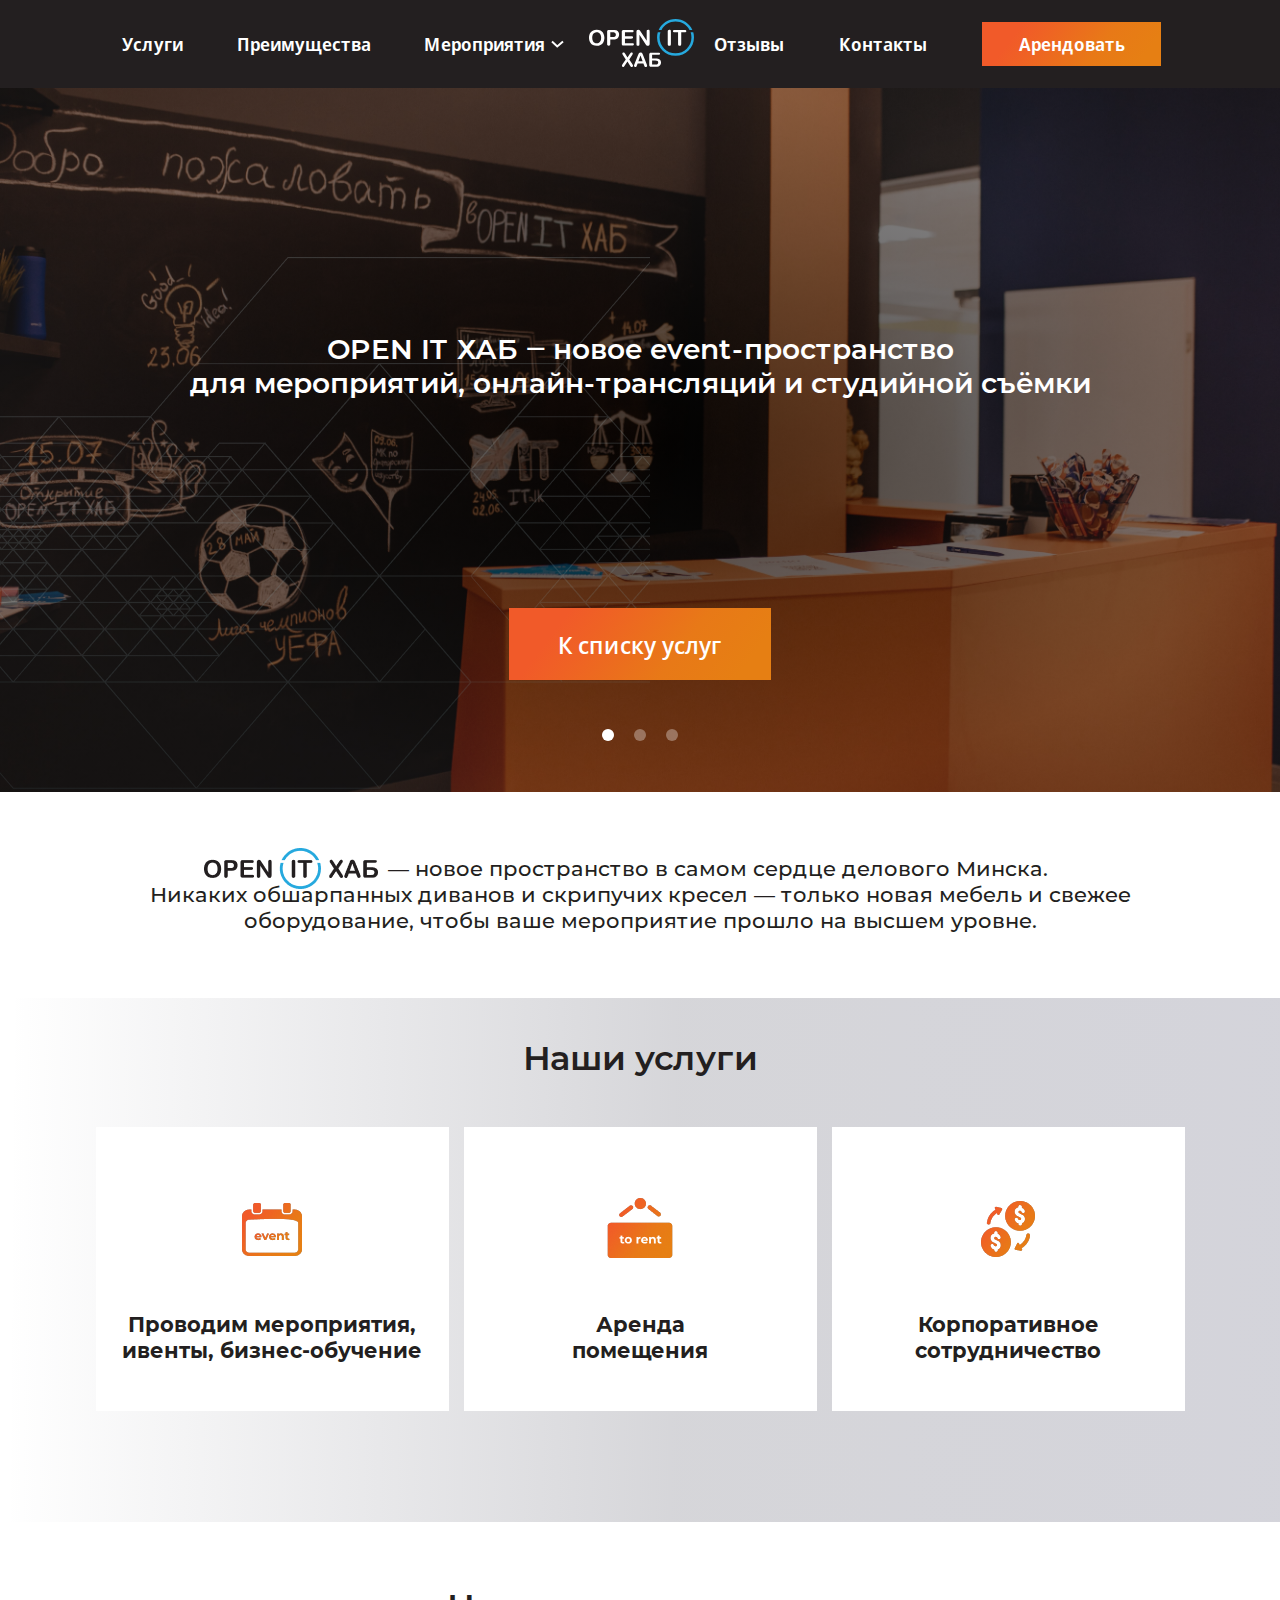
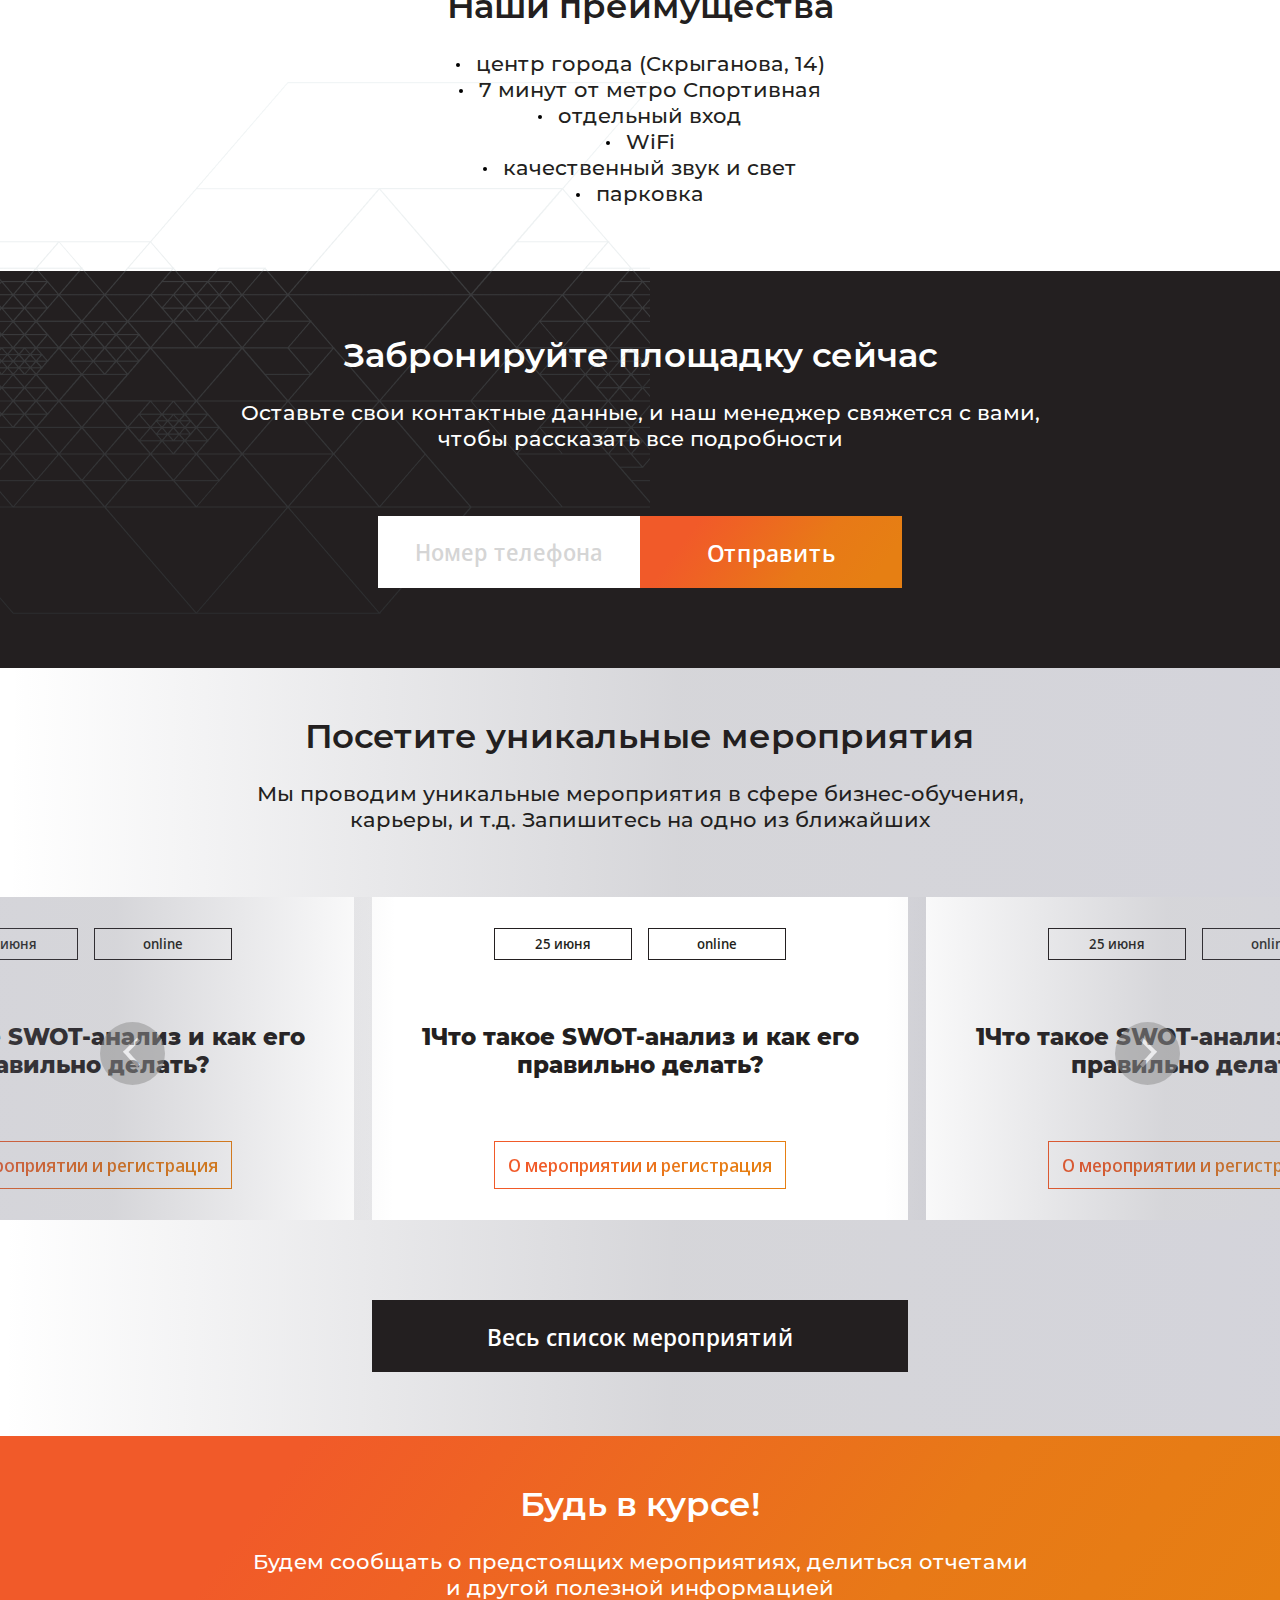
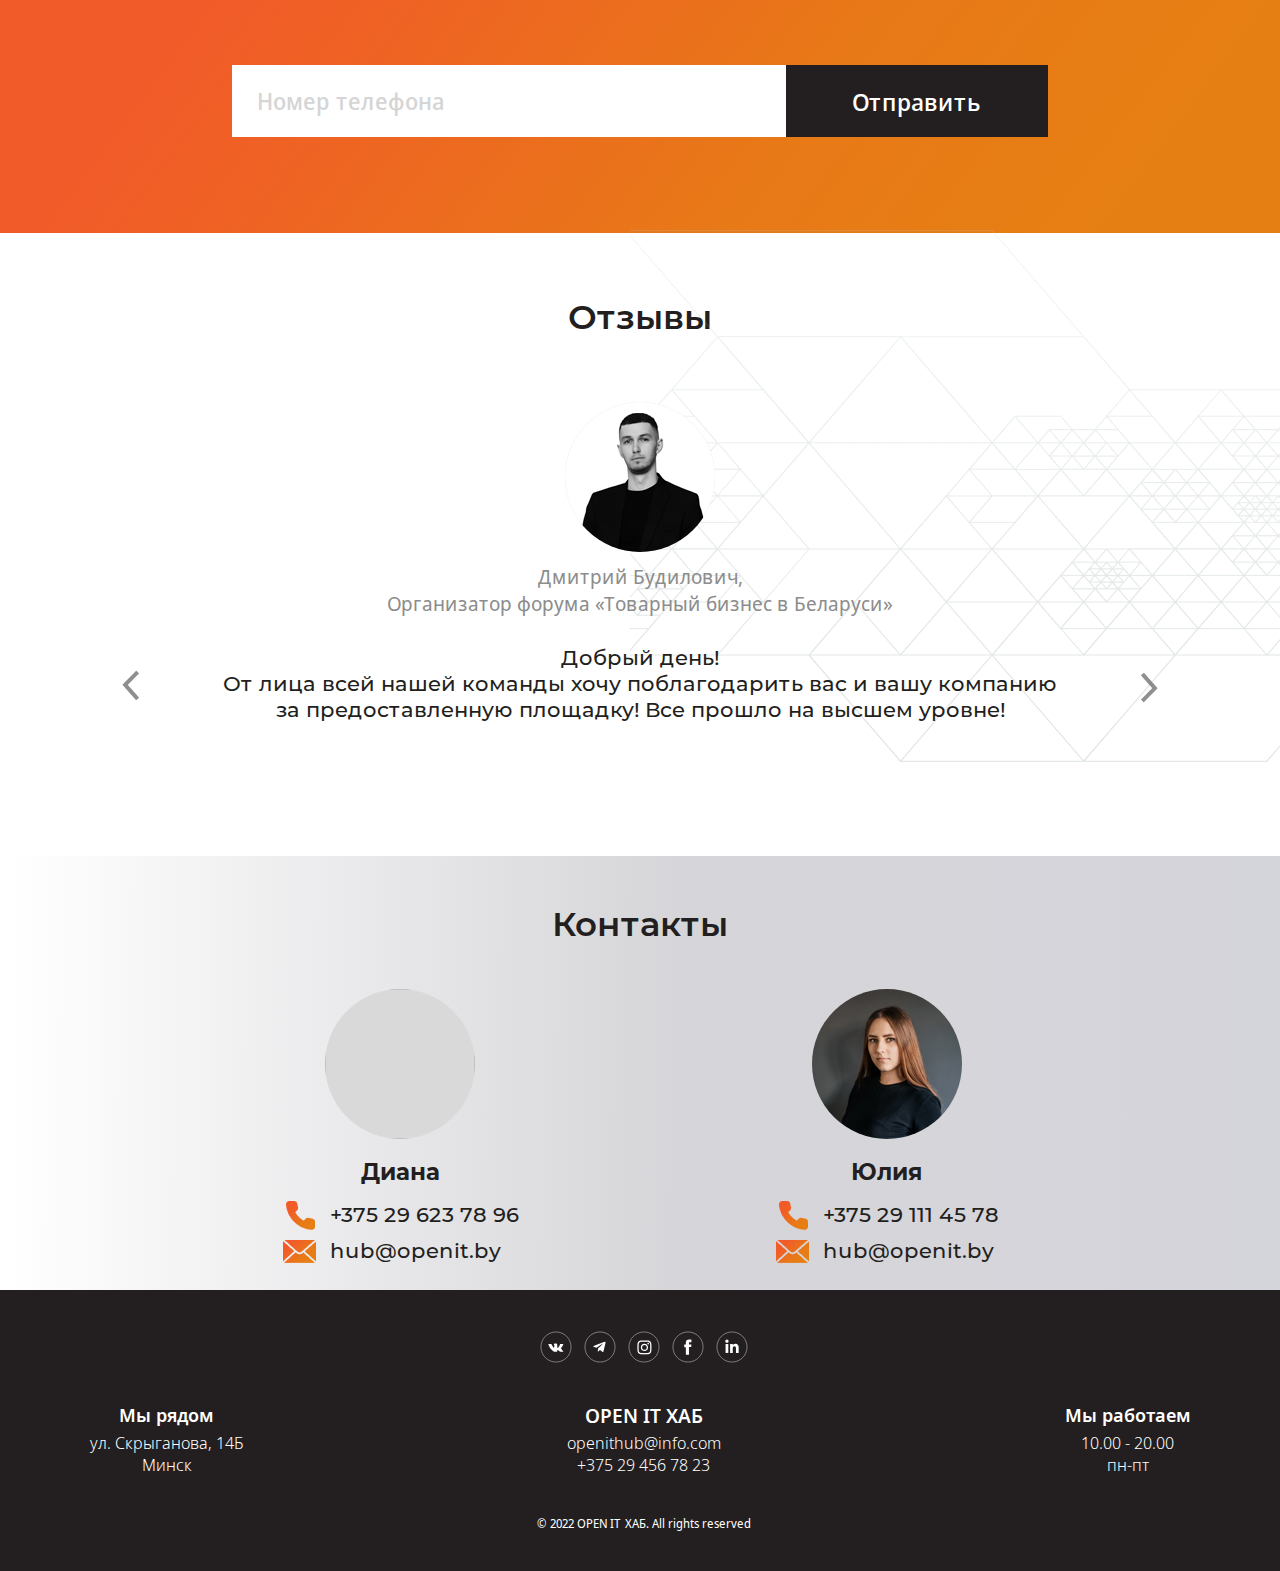
==== commit 086b1966: "start adaptive 4" ====
--- a/index.html
+++ b/index.html
@@ -138,9 +138,11 @@
             </div>
             <div class="book-block">
                 <h3 class="advantage-block-header white-text">Забронируйте площадку сейчас</h3>
-                <p class="white-text desktop-visibility">Оставьте свои контактные данные, и наш менеджер свяжется с вами,<br />чтобы
+                <p class="white-text desktop-visibility">Оставьте свои контактные данные, и наш менеджер свяжется с
+                    вами,<br />чтобы
                     рассказать все подробности</p>
-                <p class="white-text mobile-visibility">Оставьте свои контактные данные, и наш менеджер<br />свяжется с вами, чтобы
+                <p class="white-text mobile-visibility">Оставьте свои контактные данные, и наш менеджер<br />свяжется с
+                    вами, чтобы
                     рассказать все подробности</p>
                 <div class="book-block-form">
                     <input type="text" placeholder="Номер телефона" value="">
@@ -152,10 +154,12 @@
             </div>
             <div class="events-block">
                 <h4 class="events-block-head">Посетите уникальные мероприятия</h4>
-                <p class="events-block-p desktop-visibility">Мы проводим уникальные мероприятия в сфере бизнес-обучения,<br />карьеры, и
+                <p class="events-block-p desktop-visibility">Мы проводим уникальные мероприятия в сфере
+                    бизнес-обучения,<br />карьеры, и
                     т.д. Запишитесь на одно из ближайших</p>
-                    <p class="events-block-p mobile-visibility">Мы проводим уникальные мероприятия в сфере<br />бизнес-обучения, карьеры, и
-                        т.д.<br />Запишитесь на одно из ближайших</p>
+                <p class="events-block-p mobile-visibility">Мы проводим уникальные мероприятия в
+                    сфере<br />бизнес-обучения, карьеры, и
+                    т.д.<br />Запишитесь на одно из ближайших</p>
                 <div class="events-block-slider-nav">
                     <div class="arrow-slider arrow-slider-left"><img src="img/arrow.png" alt="arrow"></div>
                     <div class="arrow-slider arrow-slider-right"><img src="img/arrow.png" alt="arrow"></div>
@@ -415,7 +419,10 @@
             </div>
             <div class="subscribe-email">
                 <h4 class="subscribe-email-heading">Будь в курсе!</h4>
-                <p>Будем сообщать о предстоящих мероприятиях, делиться отчетами<br />и другой полезной информацией</p>
+                <p class="desktop-visibility">Будем сообщать о предстоящих мероприятиях, делиться отчетами<br />и другой
+                    полезной информацией</p>
+                <p class="mobile-visibility">Будем сообщать о предстоящих мероприятиях,<br />делиться отчетами и другой
+                    полезной информацией</p>
                 <div class="book-block-form">
                     <input type="text" placeholder="Номер телефона">
                     <button class="btn-slider margin-none btn-black button-black-hover">Отправить</button>
@@ -425,9 +432,15 @@
                 <div class="slider-decoration reviews-decoration">
                     <img src="img/slider-decoration.png" alt="image-decoration">
                 </div>
-                <div class="events-block-slider-nav reviews-nav">
+                <div class="events-block-slider-nav reviews-nav desktop-visibility">
                     <div class="arrow-slider reviews-nav-left"><img src="img/arrow-black.png" alt="arrow"></div>
                     <div class="arrow-slider reviews-nav-right"><img src="img/arrow-black.png" alt="arrow"></div>
+                </div>
+                <div class="events-block-slider-nav reviews-nav mobile-flex">
+                    <div class="arrow-slider reviews-nav-left"><img src="img/Mobile_Button_Nav-n Area.svg" alt="arrow">
+                    </div>
+                    <div class="arrow-slider reviews-nav-right"><img src="img/Mobile_Button_Nav-n Area.svg" alt="arrow">
+                    </div>
                 </div>
                 <h4 class="subscribe-email-heading">Отзывы</h4>
                 <div class="reviews-slider">
@@ -438,6 +451,20 @@
                         <p class="reviwer-text">Добрый день!<br />От лица всей нашей команды хочу поблагодарить вас и
                             вашу компанию<br />за предоставленную площадку! Все прошло на высшем уровне!</p>
                     </div>
+                    <div class="reviews-slider-item">
+                        <p><img class="reviews-slider-item-photo" src="img/reviews/reviews1.jpg" alt="" /></p>
+                        <p class="reviwer-info">Дмитрий Будилович,<br />Организатор форума «Товарный бизнес в Беларуси»
+                        </p>
+                        <p class="reviwer-text">Добрый день!<br />От лица всей нашей команды хочу поблагодарить вас и
+                            вашу компанию<br />за предоставленную площадку! Все прошло на высшем уровне!</p>
+                    </div>
+                    <div class="reviews-slider-item">
+                        <p><img class="reviews-slider-item-photo" src="img/reviews/reviews1.jpg" alt="" /></p>
+                        <p class="reviwer-info">Дмитрий Будилович,<br />Организатор форума «Товарный бизнес в Беларуси»
+                        </p>
+                        <p class="reviwer-text">Добрый день!<br />От лица всей нашей команды хочу поблагодарить вас и
+                            вашу компанию<br />за предоставленную площадку! Все прошло на высшем уровне!</p>
+                    </div>
                 </div>
             </div>
             <div class="contacts-block">
@@ -479,7 +506,7 @@
             </div>
         </main>
         <footer class="footer">
-            <div class="footer-item footer-item-l">
+            <div class="footer-item footer-item-l desktop-visibility">
                 <p class="footer-first-head">Мы рядом</p>
                 <p class="footer-second-head">ул. Скрыганова, 14Б<br />
                     Минск</p>
@@ -497,7 +524,30 @@
                     <div class="social-item"><a href="https://www.linkedin.com/company/86587433/" title=""
                             target="_blank"><img src="img/linken.svg" /></a></div>
                 </div>
-                <div class="footer-info">
+
+                <div class="footer-info mobile-visibility mobile-footer-flex">
+
+                    <div>
+                        <p class="footer-first-head">Мы рядом</p>
+                        <p class="footer-second-head">ул. Скрыганова, 14Б<br />
+                            Минск</p>
+                    </div>
+                    <div class="center-center">
+                        <h6>OPEN IT ХАБ</h6>
+                        <p class="footer-second-info">openithub@info.com
+                            <br />+375 29 456 78 23
+                        </p>
+                        <p class="copyright">© 2022 OPEN IT ХАБ. All rights reserved</p>
+                    </div>
+                    <div>
+                        <p class="footer-first-head">Мы работаем</p>
+                        <p class="footer-second-head">10.00 - 20.00<br />
+                            пн-пт</p>
+                    </div>
+                </div>
+
+
+                <div class="footer-info desktop-visibility">
                     <h6>OPEN IT ХАБ</h6>
                     <p class="footer-second-info">openithub@info.com
                         <br />+375 29 456 78 23
@@ -505,7 +555,7 @@
                     <p class="copyright">© 2022 OPEN IT ХАБ. All rights reserved</p>
                 </div>
             </div>
-            <div class="footer-item footer-item-r">
+            <div class="footer-item footer-item-r desktop-visibility">
                 <p class="footer-first-head">Мы работаем</p>
                 <p class="footer-second-head">10.00 - 20.00<br />
                     пн-пт</p>
--- a/style.css
+++ b/style.css
@@ -834,6 +834,10 @@
   background: unset;
 }
 
+.mobile-flex {
+  display: none;
+}
+
 .reviews-slider {
   /* width: min-content; */
   /* background: green; */
@@ -919,7 +923,7 @@
   line-height: 26px;
   position: relative;
   display: flex;
-  justify-content: center;
+  justify-content: start;
   align-items: center;
   gap: 12px;
 }
@@ -1506,15 +1510,210 @@
     font-size: 8px;
     line-height: 10px;
     margin-top: 8px;
-}
-/* events-block-slider */
-.events-block-slider{
-  margin: 16px 0 28px;
-  height: 132px;
-}
-.events-block-slider-item{
-  width: 198px;
-}
+  }
+  /* events-block-slider */
+  .events-block-slider {
+    margin: 16px 0 28px;
+    height: 132px;
+    gap: 8px;
+  }
+  .events-block-slider-item {
+    width: 198px;
+    padding-top: 14px;
+  }
+  .event-info {
+    gap: 8px;
+  }
+
+  .event-info-item {
+    width: 51px;
+    height: 16px;
+    font-size: 6px;
+    line-height: 8px;
+    color: black;
+    border: 1px solid black;
+  }
+  .event-name {
+    font-size: 9px;
+    line-height: 11px;
+    margin-top: 24.16px;
+  }
+  .more-info-event {
+    width: 110px;
+    height: 20px;
+    font-size: 6px;
+    line-height: 8px;
+    margin-top: 29.01px;
+  }
+
+  .events-block-button {
+    width: 198px;
+    height: 20px;
+    font-size: 8px;
+    line-height: 11px;
+  }
+  .arrow-slider img {
+    width: 16px;
+    height: 12px;
+  }
+
+  .events-block-slider-nav {
+    top: calc(50% - 6px);
+    padding: 0 10px;
+  }
+
+  .events-slider-gray-block {
+    gap: 214px;
+  }
+
+  .events-slider-gray-block-item {
+    width: 198px;
+    height: 132px;
+  }
+  .events-slider-gray-block-item-left {
+    transform: translateX(0) rotate(180deg);
+  }
+  .events-slider-gray-block-item-right {
+    transform: translateX(0);
+  }
+
+  .slider-to-center {
+    padding-left: calc(50% - 99px);
+  }
+  /* subscribe-email */
+  .subscribe-email {
+    height: 124px;
+    padding-top: 16px;
+  }
+  .subscribe-email-heading {
+    font-size: 10px;
+    line-height: 12px;
+  }
+  .subscribe-email p {
+    margin-top: 8px;
+    font-size: 8px;
+    line-height: 10px;
+  }
+
+  .subscribe-email input {
+    text-align: center;
+    padding-left: 0;
+  }
+  /* reviews */
+  .reviews {
+    height: 274px;
+    padding-top: 16px;
+  }
+  .reviews-slider {
+    margin-top: 24px;
+  }
+  .reviews-slider-item-photo {
+    width: 60px;
+    height: 60px;
+  }
+  .reviwer-info {
+    font-size: 9px;
+    line-height: 12px;
+  }
+  .reviwer-text {
+    font-size: 8px;
+    line-height: 10px;
+    margin: 32px auto 0;
+    width: 193px;
+  }
+  .reviews-decoration {
+    bottom: unset;
+    top: 20px;
+  }
+  .reviews-nav {
+    top: unset;
+    bottom: 50px;
+  }
+  .reviews-nav img {
+    width: 48px;
+    height: 48px;
+  }
+  .reviews-nav-right {
+    transform: rotate(0deg) scale(-1, 1);
+  }
+  .mobile-flex {
+    display: flex;
+  }
+  /* .contact */
+  .contacts-block {
+    height: 174px;
+    padding-top: 16px;
+  }
+  .contacts-list {
+    margin-top: 24px;
+  }
+  .contact-name {
+    margin-top: 4px;
+    font-size: 8px;
+    line-height: 10px;
+  }
+  .contact {
+    font-size: 8px;
+    line-height: 10px;
+    gap: 4.84px;
+    justify-content: start;
+  }
+  .contact img {
+    width: 10px;
+    height: 10px;
+  }
+  .contact-tel {
+    margin-top: 8px;
+  }
+  /* .footer */
+  .footer {
+    height: 111px;
+    padding-top: 13px;
+  }
+  .social-item img {
+    width: 24px;
+  }
+  .social-item {
+    height: unset;
+  }
+  .footer-info {
+    margin-top: 16px;
+  }
+  .footer-info h6 {
+    font-size: 7px;
+    line-height: 10px;
+    margin-bottom: 4px;
+  }
+  .footer-second-info {
+    font-size: 6px;
+    line-height: 8px;
+  }
+  .copyright {
+    margin-top: 8px;
+    font-size: 5px;
+    line-height: 123.6%;
+  }
+  .social {
+    gap: 38px;
+  }
+  .footer-first-head {
+    font-size: 7px;
+    line-height: 10px;
+  }
+  .footer-second-head {
+    font-size: 6px;
+    line-height: 8px;
+  }
+  .footer-item-center {
+    width: 100%;
+  }
+  .mobile-footer-flex {
+    display: flex;
+    justify-content: center;
+  }
+  .center-center {
+    margin: 0 56px 0 47px;
+  }
 }
 /* [class*="__container"]{
     max-width: 1230px;
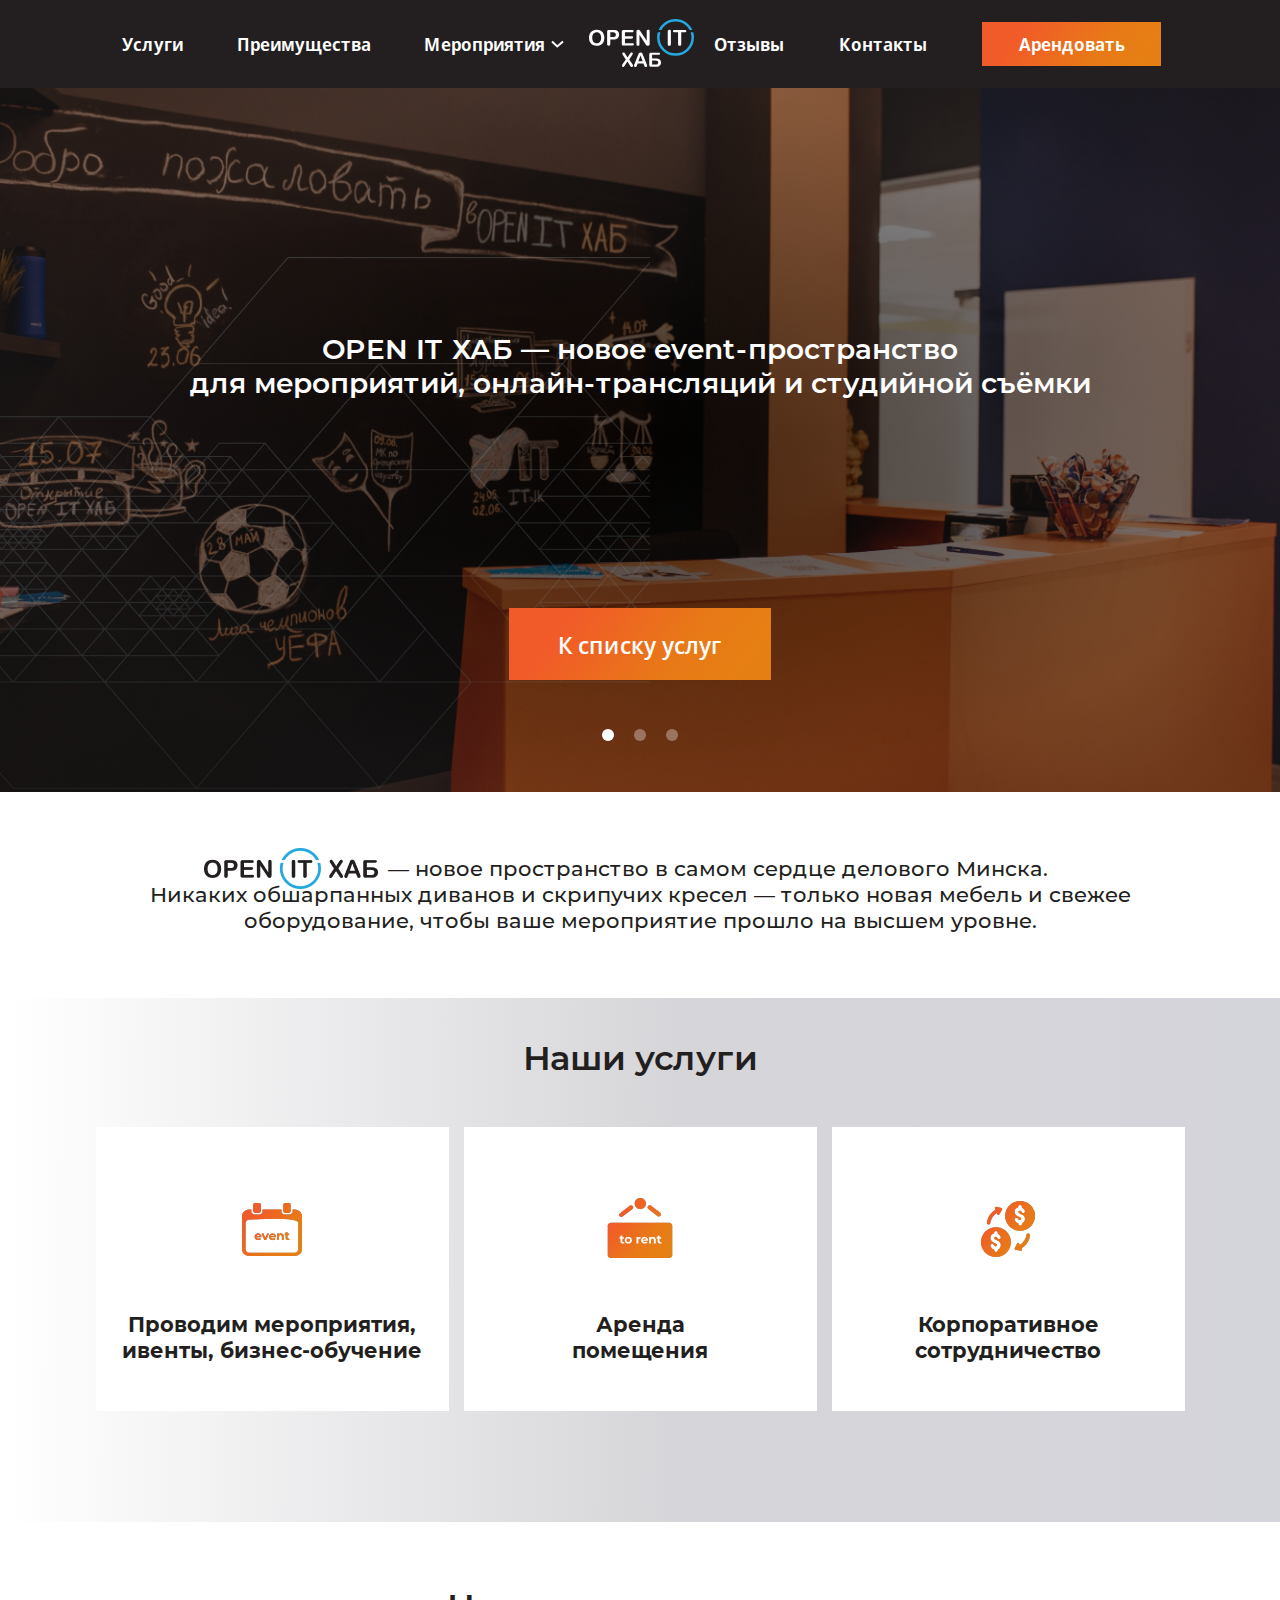
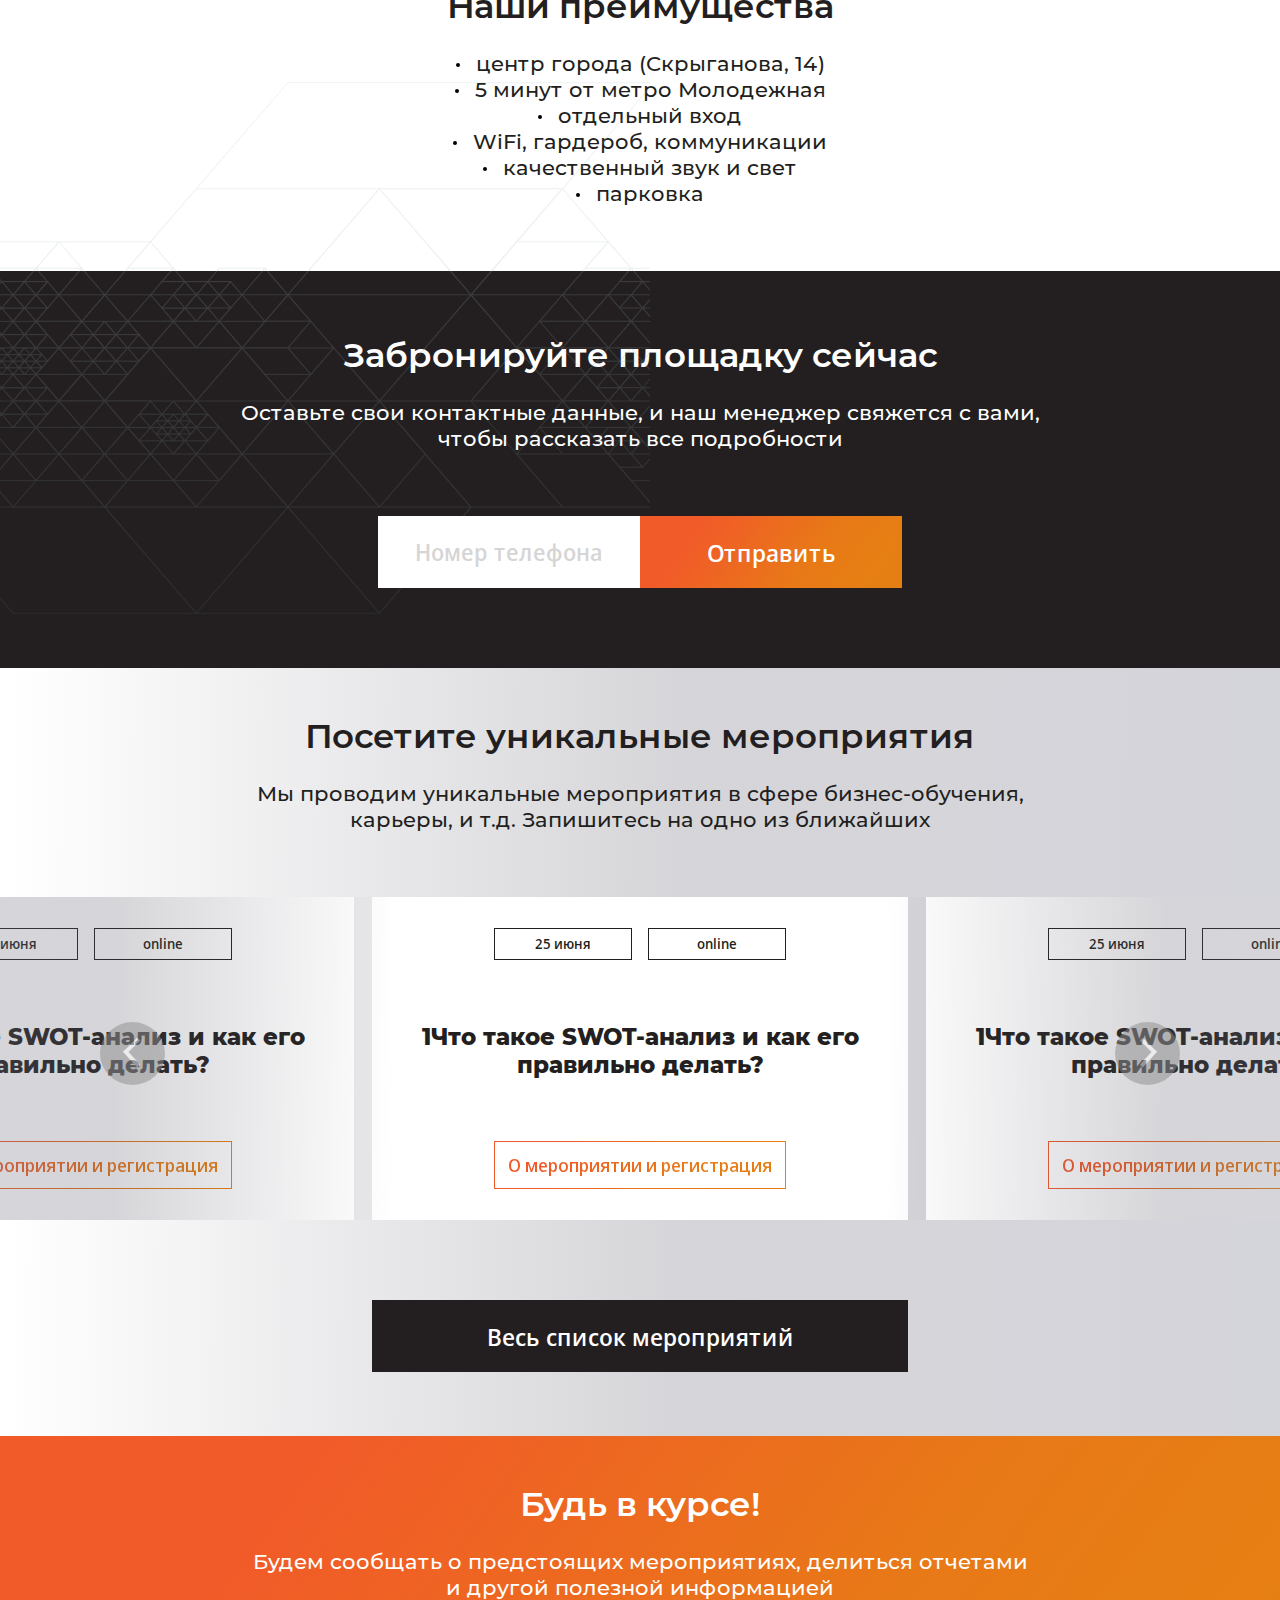
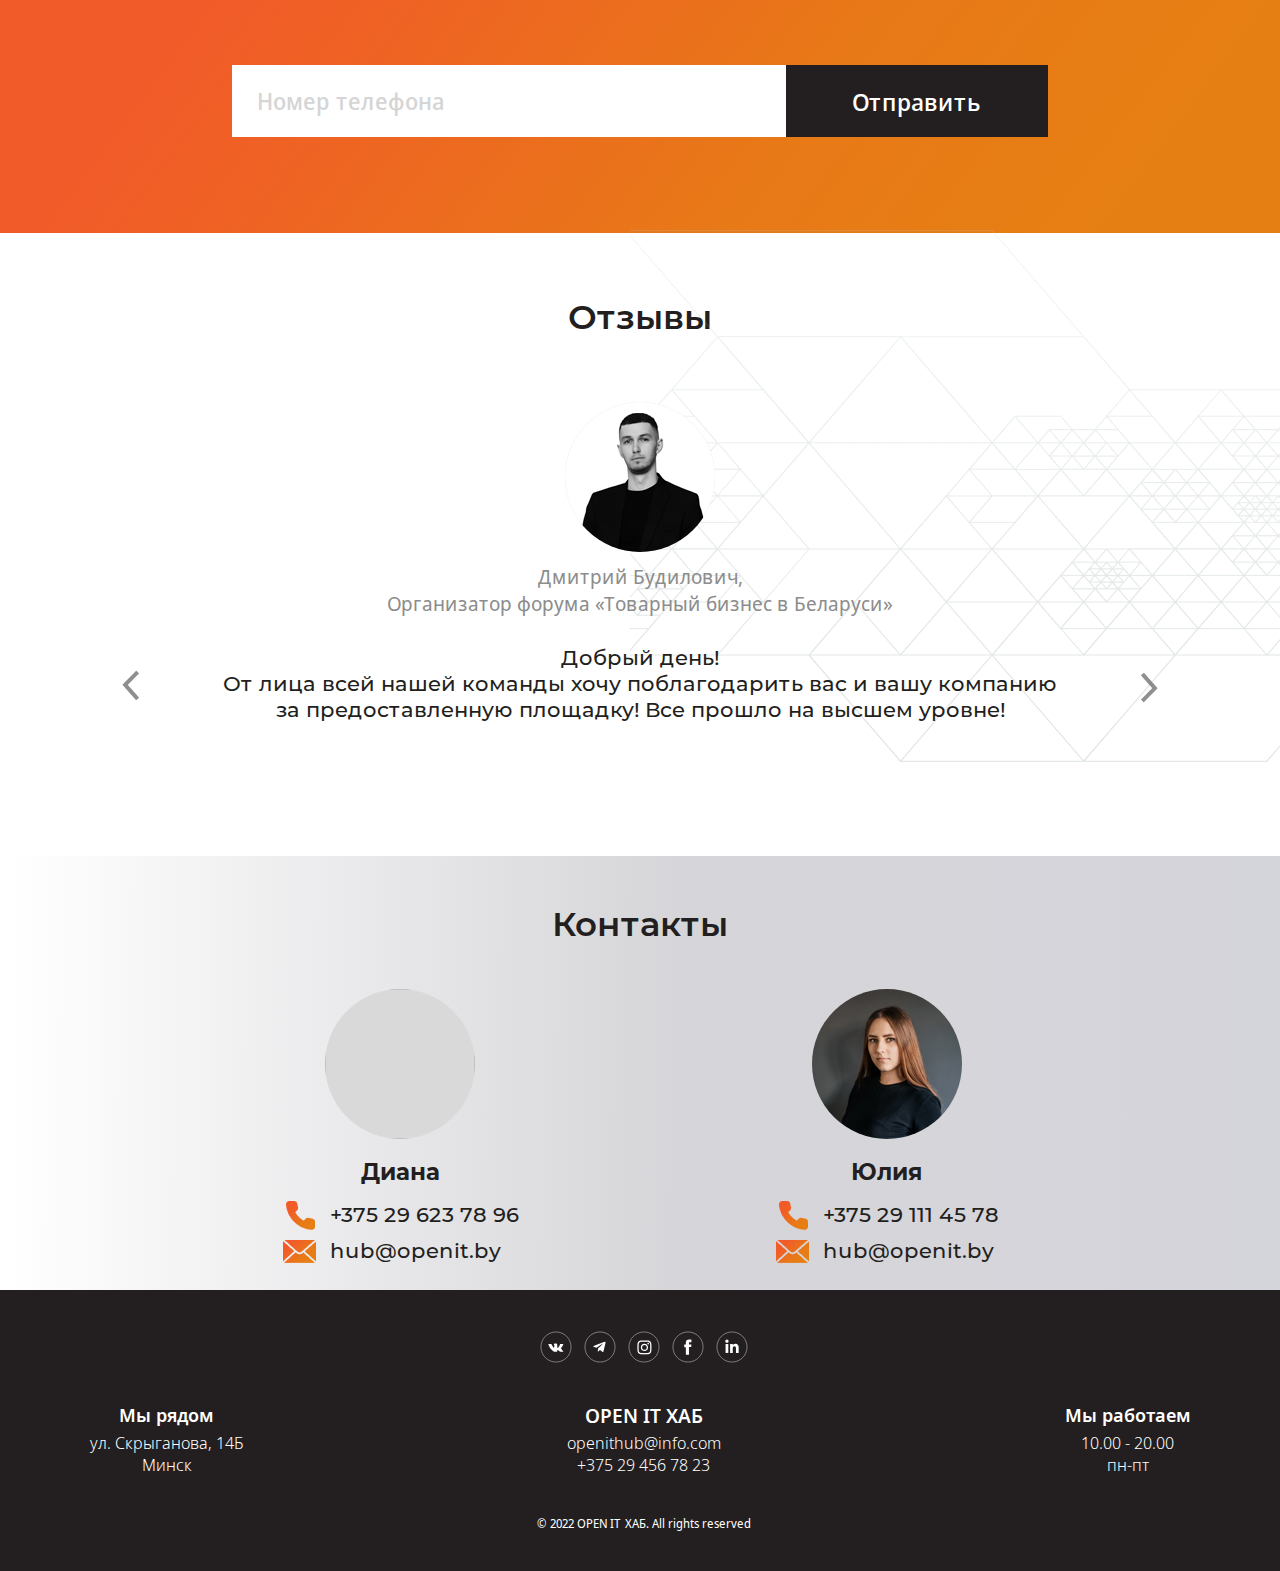
==== commit f0bed5aa: "start adaptive 7" ====
--- a/index.html
+++ b/index.html
@@ -10,7 +10,53 @@
 
 <body>
     <div class="wrapper">
-        <header class="header">
+
+        <header class="header mobily-visibility">
+
+            <div class="burger-mobile"><img src="img/Mobile-Menu.svg" alt="logo"></div>
+            <div class="header-logo"><img src="img/logo.svg" alt="logo"></div>
+            <div class=""><button class="orange-button orange-button-hover">Арендовать</button></div>
+            <div class="scroll-mobile-menu">
+                <div class="menu-exit">
+                    <?xml version="1.0" ?><svg viewBox="0 0 32 32" xmlns="http://www.w3.org/2000/svg">
+                        <defs>
+                            <style>
+                                .cls-1 {
+                                    fill: none;
+                                    stroke: #8d8d8d;
+                                    stroke-linecap: round;
+                                    stroke-linejoin: round;
+                                    stroke-width: 2px;
+                                }
+                            </style>
+                        </defs>
+                        <title />
+                        <g id="cross">
+                            <line class="cls-1" x1="7" x2="25" y1="7" y2="25" />
+                            <line class="cls-1" x1="7" x2="25" y1="25" y2="7" />
+                        </g>
+                    </svg>
+                </div>
+                <div class="mobile-menu">
+                    <div class="mobile-menu-item">Услуги</div>
+                    <div class="mobile-menu-item">Мероприятия<svg width="24" height="24" viewBox="0 0 24 24" fill="none"
+                            xmlns="http://www.w3.org/2000/svg">
+                            <path d="M15 11L11.8571 13L9 11" stroke="#8D8D8D" />
+                        </svg></div>
+                    <div class="sub-mobile-items sub-mobile-items-none">
+                        <div class="mobile-menu-item sub-mobile-item">Ближайшие</div>
+                        <div class="mobile-menu-item sub-mobile-item">Все будущие</div>
+                        <div class="mobile-menu-item sub-mobile-item">Все прошедшие</div>
+                        <div class="mobile-menu-item sub-mobile-item">Регистрация</div>
+                    </div>
+                    <div class="mobile-menu-item">Отзывы</div>
+                    <div class="mobile-menu-item">Контакты</div>
+                </div>
+            </div>
+
+        </header>
+
+        <header class="header desktop-visibility">
 
             <div class="header-item">
                 <div class="menu-item">Услуги</div>
@@ -38,7 +84,7 @@
         <main class="main">
             <div class="main-slider">
                 <div id="slider-1" class="slider-item">
-                    <h1 class="slider-title">OPEN IT ХАБ ‒ новое event-пространство<br />для мероприятий,
+                    <h1 class="slider-title">OPEN IT ХАБ — новое event-пространство<br />для мероприятий,
                         онлайн-трансляций и студийной съёмки</h1>
                     <button class="btn-slider orange-button-hover btn-slider-bottom">
                         К списку услуг
@@ -63,7 +109,7 @@
                 </div>
 
                 <div id="slider-3" class="slider-item">
-                    <h1 class="slider-title">OPEN IT ХАБ предлагает корпоративное сотрудничество<br />IT компаниям</h1>
+                    <h1 class="slider-title">OPEN IT ХАБ предлагает корпоративное сотрудничество<br />IT компаниям и представителям бизнеса</h1>
                     <button class="btn-slider orange-button-hover btn-slider-bottom">
                         Подробнее
                     </button>
@@ -129,9 +175,9 @@
                 <h3 class="advantage-block-header">Наши преимущества</h3>
                 <ul>
                     <li>центр города (Скрыганова, 14)</li>
-                    <li>7 минут от метро Спортивная</li>
+                    <li>5 минут от метро Молодежная</li>
                     <li>отдельный вход</li>
-                    <li>WiFi</li>
+                    <li>WiFi, гардероб, коммуникации</li>
                     <li>качественный звук и свет</li>
                     <li>парковка</li>
                 </ul>
--- a/style.css
+++ b/style.css
@@ -1121,6 +1121,7 @@
 .type-event-list {
   display: flex;
   gap: 74px;
+  width: 110%;
 }
 
 .type-event-item {
@@ -1195,6 +1196,7 @@
 
 .type-event-list-event {
   margin-top: 44px;
+  width: 110%;
 }
 
 .main-text-event {
@@ -1346,12 +1348,114 @@
   margin-top: 0;
 }
 
+/* mobile-menu */
+.mobile-menu {
+  display: none;
+}
+
 /* adaptiv */
 @media (max-width: 480px) {
   /* header */
   .header {
     height: 36px;
-  }
+    padding: 0;
+    justify-content: space-between;
+  }
+  .header-logo img {
+    width: 39px;
+  }
+  .header-logo {
+    margin: 0 58px 0 112px;
+  }
+  .header .orange-button {
+    width: 74px;
+    height: 20px;
+    font-size: 8px;
+    line-height: 11px;
+    margin-right: 9px;
+  }
+  .burger-mobile {
+    padding-left: 4px;
+    padding-top: 4px;
+  }
+  /* mobile-menu */
+  .mobile-menu {
+    display: block;
+  }
+
+  .menu-exit {
+    width: 20px;
+    height: 20px;
+    position: absolute;
+    right: 10px;
+    top: 10px;
+  }
+
+  .scroll-mobile-menu {
+    width: 100%;
+    height: 100%;
+    background-color: white;
+    position: fixed;
+    left: -100%;
+    top: 0;
+    z-index: 5;
+    overflow-y: scroll;
+    transition: 0.3s;
+  }
+
+  .scroll-mobile-menu-visibility {
+    transform: translateX(100%);
+  }
+
+  .mobile-menu-item {
+    height: 48px;
+    width: 100%;
+    font-family: "NotoSansDisplay-Medium";
+    font-size: 10px;
+    line-height: 12px;
+    color: #8d8d8d;
+    display: flex;
+    align-items: center;
+    gap: 3px;
+    padding-left: 17px;
+    transition: 0.3s;
+  }
+
+  .mobile-menu-item:hover {
+    background: linear-gradient(
+      270.5deg,
+      rgba(131, 131, 151, 0.3498) -2.81%,
+      rgba(85, 85, 100, 0.2442) 47.07%,
+      rgba(85, 85, 100, 0) 99.23%
+    );
+    color: #231f20;
+  }
+
+  .mobile-menu-item svg {
+    transition: 0.3s;
+  }
+
+  .mobile-menu-svg-rotate {
+    transform: rotate(180deg);
+  }
+
+  .mobile-menu-90-rotate {
+    transform: rotate(90deg);
+    transition: 2s;
+  }
+
+  .mobile-menu-item:hover path {
+    stroke: #231f20;
+  }
+
+  .sub-mobile-item {
+    padding-left: 94px;
+  }
+
+  .sub-mobile-items-none {
+    display: none;
+  }
+
   /* main-slider */
   .slider-title {
     font-size: 10px;
@@ -1714,6 +1818,99 @@
   .center-center {
     margin: 0 56px 0 47px;
   }
+  /* events */
+  .main-slider-events {
+    height: 168px;
+    padding-top: 60px;
+  }
+
+  .main-slider-events .slider-title {
+    padding: 0 21px;
+  }
+
+  .main-slider-events p {
+    font-size: 8px;
+    line-height: 10px;
+    margin-top: 4px;
+  }
+  .about-events {
+    height: 112px;
+    padding: 16px 27px 0;
+    word-wrap: normal;
+  }
+  .events-feature {
+    padding-top: 16px;
+  }
+  .block-parameters {
+    margin: 12px 0 20px;
+    gap: 9px;
+  }
+  .filter-item {
+    width: 68px;
+    height: 20px;
+  }
+  .filter-item img {
+    width: 100%;
+    height: 100%;
+  }
+  .menu-parameters {
+    top: calc(100% - 0.5px);
+  }
+  .menu-parameters li {
+    height: 20px;
+    font-size: 5px;
+    line-height: 7px;
+    padding-left: 5px;
+  }
+  .block-list-events {
+    gap: 16px;
+    padding: 0 0 24px 10px;
+    /* align-items: unset; */
+  }
+  .block-list-events-item {
+    gap: 9px;
+    width: 300px;
+  }
+  .event-iamge img {
+    width: 95px;
+    height: 60px;
+  }
+  .type-event-list {
+    gap: 8px;
+    justify-content: space-between;
+    width: 196px;
+  }
+  .type-event-item {
+    font-size: 4px;
+    line-height: 5px;
+  }
+  .type-event-item img {
+    width: 8px;
+  }
+  .events-item-info-name {
+    font-size: 7px;
+    line-height: 9px;
+    margin-top: 12px;
+  }
+  .events-item-info-preview {
+    font-size: 6px;
+    line-height: 7px;
+    padding: 4px 0 16px;
+  }
+  .events-buttons {
+    gap: 8px;
+  }
+  .events-buttons button {
+    margin: unset;
+    width: 94px;
+    height: 20px;
+    font-size: 8px;
+    line-height: 11px;
+  }
+  .events-past .block-parameters {
+    gap: 9px;
+    margin-bottom: 20px;
+  }
 }
 /* [class*="__container"]{
     max-width: 1230px;
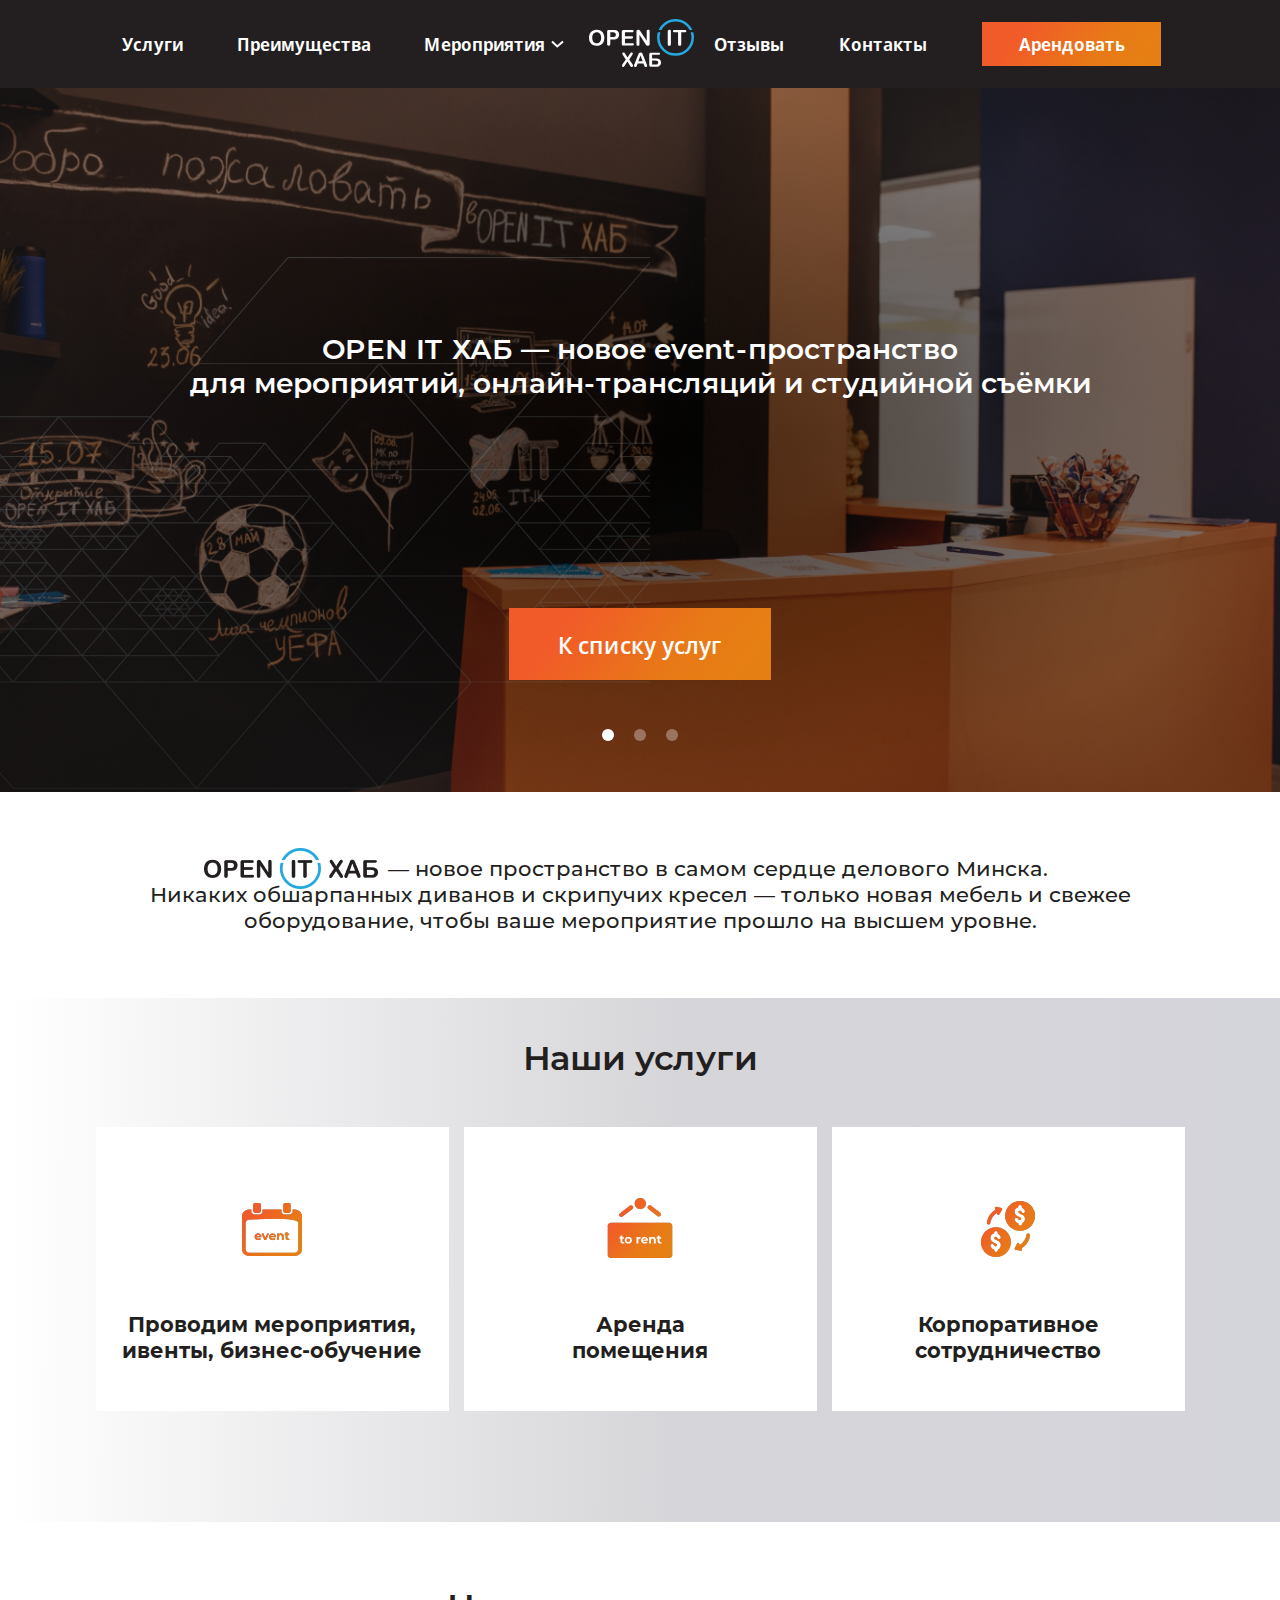
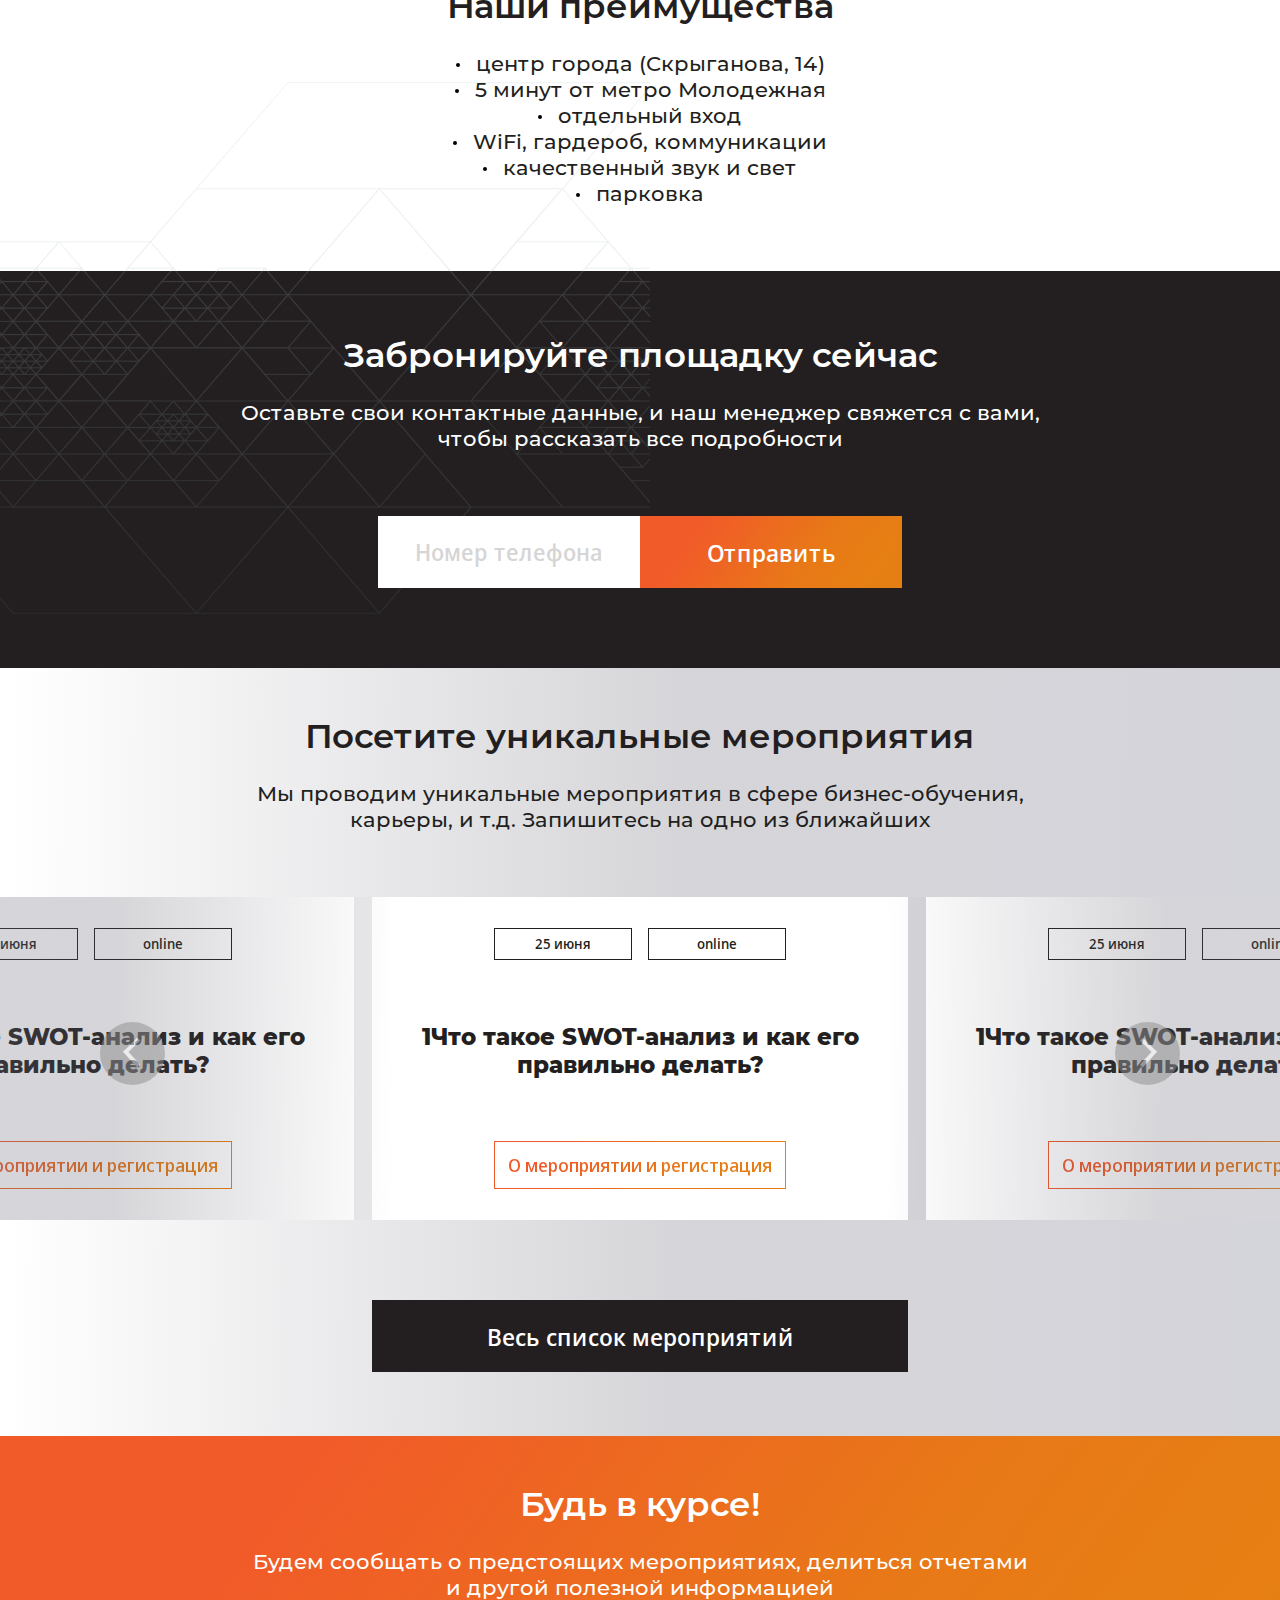
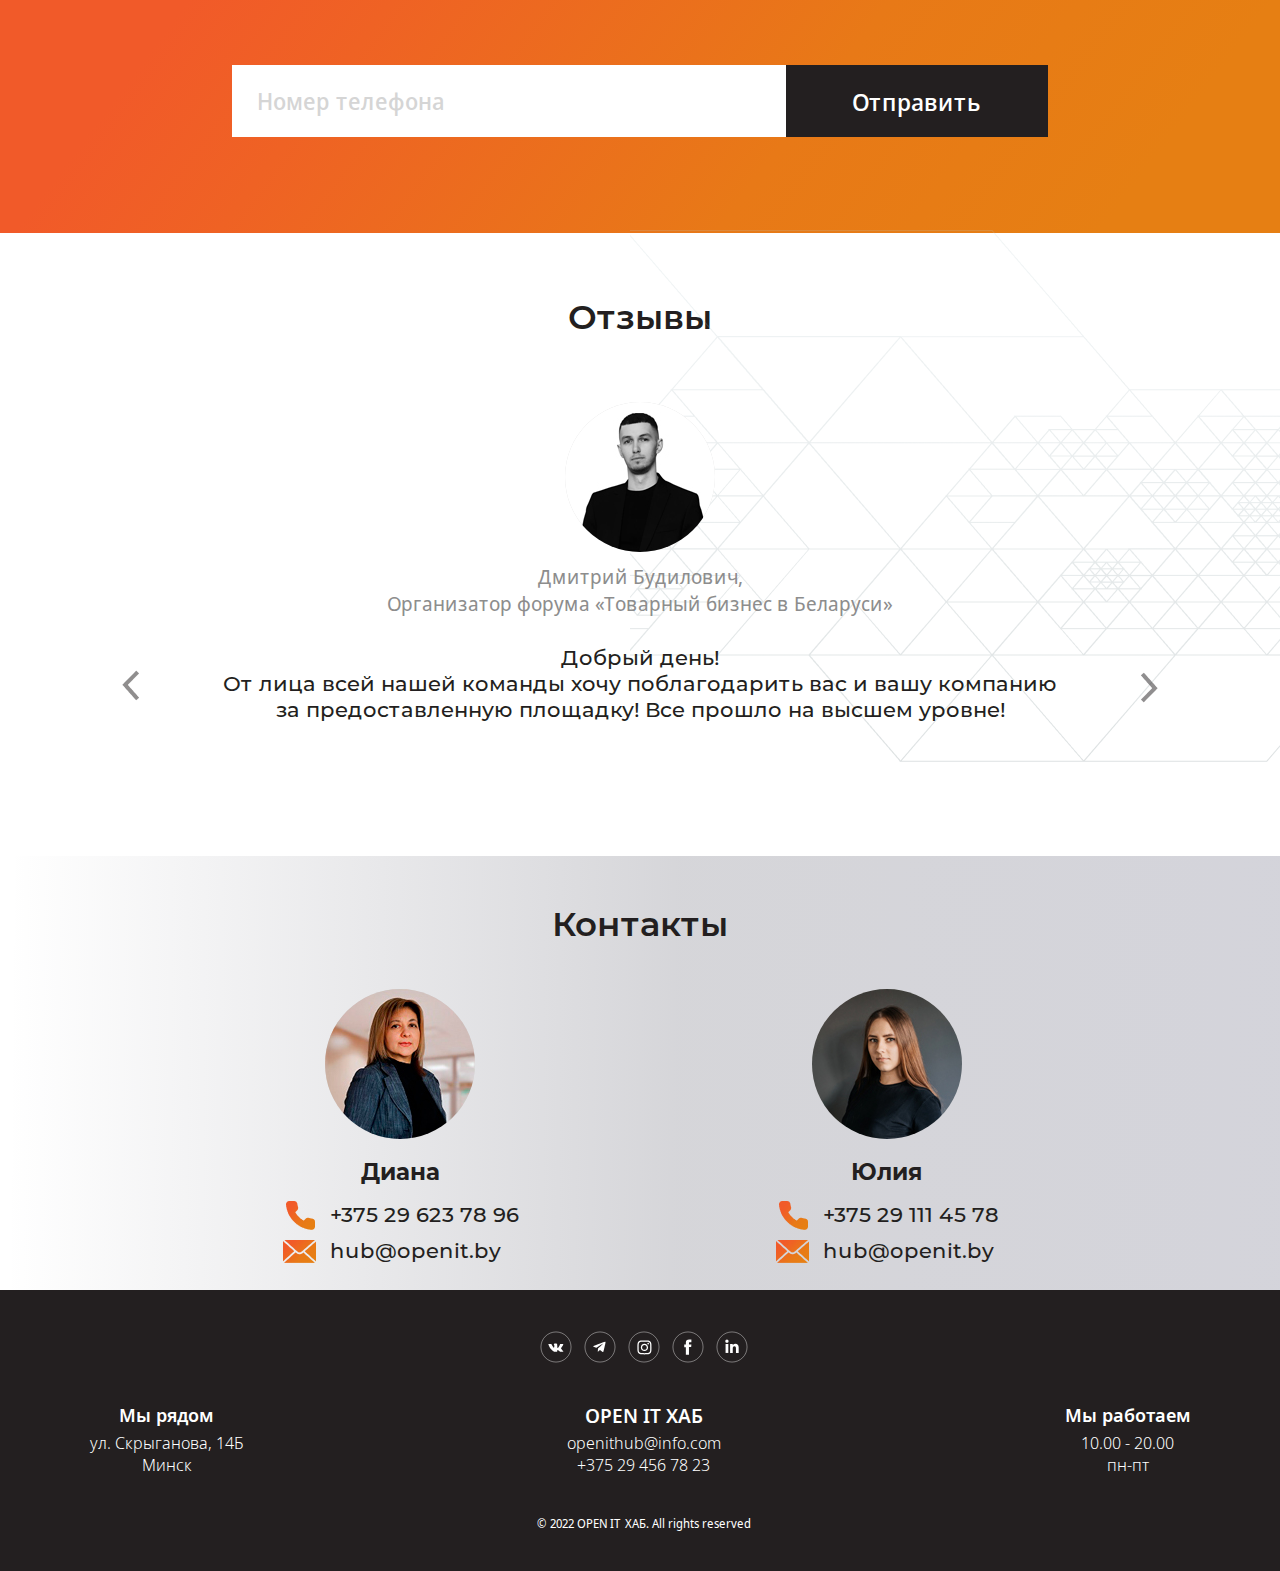
==== commit 0e75cbbf: "start form-page 5" ====
--- a/index.html
+++ b/index.html
@@ -59,14 +59,14 @@
         <header class="header desktop-visibility">
 
             <div class="header-item">
-                <div class="menu-item">Услуги</div>
-                <div class="menu-item">Преимущества</div>
-                <div class="menu-item">Мероприятия
+                <div class="menu-item"><a href="index.html#services-block">Услуги</a></div>
+                <div class="menu-item"><a href="index.html#advantage-block">Преимущества</a></div>
+                <div class="menu-item"><a href="events.html">Мероприятия</a>
                     <div class="arrow-default"></div>
                     <div class="arrow-hover"></div>
                     <div class="sub-menu">
                         <ul>
-                            <li>Ближайшие</li>
+                            <li><a href="index.html#events-block">Ближайшие</a></li>
                             <li>Все будущие</li>
                             <li>Все прошедшие</li>
                             <li>Регистрация</li>
@@ -74,11 +74,11 @@
                     </div>
                 </div>
             </div>
-            <div class="header-logo"><img src="img/logo.svg" alt="logo"></div>
+            <div class="header-logo"><a href="index.html"><img src="img/logo.svg" alt="logo"></a></div>
             <div class="header-item">
-                <div class="menu-item">Отзывы</div>
-                <div class="menu-item">Контакты</div>
-                <div class=""><button class="orange-button orange-button-hover">Арендовать</button></div>
+                <div class="menu-item"><a href="index.html#reviews">Отзывы</a></div>
+                <div class="menu-item"><a href="index.html#contacts-block">Контакты</a></div>
+                <div class=""><button class="orange-button orange-button-hover"><a href="rent.html">Арендовать</a></button></div>
             </div>
         </header>
         <main class="main">
@@ -109,7 +109,8 @@
                 </div>
 
                 <div id="slider-3" class="slider-item">
-                    <h1 class="slider-title">OPEN IT ХАБ предлагает корпоративное сотрудничество<br />IT компаниям и представителям бизнеса</h1>
+                    <h1 class="slider-title">OPEN IT ХАБ предлагает корпоративное сотрудничество<br />IT компаниям и
+                        представителям бизнеса</h1>
                     <button class="btn-slider orange-button-hover btn-slider-bottom">
                         Подробнее
                     </button>
@@ -127,7 +128,8 @@
                     <img src="img/slider-circle.svg" alt="">
                     <img src="img/slider-circle.svg" alt="">
                 </div>
-                <p class="desktop-visibility"><img src="img/Horizontal-logo.png" alt="" />— новое пространство в
+                <p id="services-block" class="desktop-visibility"><img src="img/Horizontal-logo.png" alt="" />— новое
+                    пространство в
                     самом сердце делового
                     Минска.<br />Никаких обшарпанных диванов и скрипучих кресел — только новая мебель и
                     свежее<br />оборудование, чтобы
@@ -159,7 +161,7 @@
                         </div>
                         <p>Аренда<br />помещения</p>
                     </div>
-                    <div class="services-item">
+                    <div id="advantage-block" class="services-item">
                         <div class="services-item-gray"></div>
                         <div class="services-item-icons">
                             <img class="services-item-icon-default" src="img/services/corporat.png" alt="events">
@@ -190,7 +192,7 @@
                 <p class="white-text mobile-visibility">Оставьте свои контактные данные, и наш менеджер<br />свяжется с
                     вами, чтобы
                     рассказать все подробности</p>
-                <div class="book-block-form">
+                <div id="events-block" class="book-block-form">
                     <input type="text" placeholder="Номер телефона" value="">
                     <button class="btn-slider margin-none orange-button-hover">Отправить</button>
                 </div>
@@ -463,7 +465,7 @@
 
                 <button class="events-block-button button-black-hover">Весь список мероприятий</button>
             </div>
-            <div class="subscribe-email">
+            <div id="reviews" class="subscribe-email">
                 <h4 class="subscribe-email-heading">Будь в курсе!</h4>
                 <p class="desktop-visibility">Будем сообщать о предстоящих мероприятиях, делиться отчетами<br />и другой
                     полезной информацией</p>
@@ -504,11 +506,11 @@
                         <p class="reviwer-text">Добрый день!<br />От лица всей нашей команды хочу поблагодарить вас и
                             вашу компанию<br />за предоставленную площадку! Все прошло на высшем уровне!</p>
                     </div>
-                    <div class="reviews-slider-item">
+                    <div  class="reviews-slider-item">
                         <p><img class="reviews-slider-item-photo" src="img/reviews/reviews1.jpg" alt="" /></p>
                         <p class="reviwer-info">Дмитрий Будилович,<br />Организатор форума «Товарный бизнес в Беларуси»
                         </p>
-                        <p class="reviwer-text">Добрый день!<br />От лица всей нашей команды хочу поблагодарить вас и
+                        <p id="contacts-block" class="reviwer-text">Добрый день!<br />От лица всей нашей команды хочу поблагодарить вас и
                             вашу компанию<br />за предоставленную площадку! Все прошло на высшем уровне!</p>
                     </div>
                 </div>
@@ -518,7 +520,7 @@
                 <div class="contacts-list">
                     <div class="contacts-list-item">
                         <p><img class="reviews-slider-item-photo"
-                                src="https://avatars.mds.yandex.net/i?id=4f6050c56eb7af2d73ffd31e30179836-5433946-images-thumbs&n=13"
+                                src="img/contacts/diana.jpg"
                                 alt="" /></p>
                         <p class="contact-name">Диана</p>
 
--- a/style.css
+++ b/style.css
@@ -50,6 +50,10 @@
 @font-face {
   font-family: "Montserrat-ExtraBold";
   src: url("fonts/Montserrat-ExtraBold.ttf") format("truetype");
+}
+@font-face {
+  font-family: "Roboto-Regular";
+  src: url("fonts/Roboto/Roboto-Regular.ttf") format("truetype");
 }
 
 *,
@@ -533,11 +537,11 @@
   font-family: "NotoSansDisplay-Medium";
 }
 
-input[type="text"]::-webkit-input-placeholder {
+input::-webkit-input-placeholder {
   color: #d5d5d5;
 }
 
-input[type="text"]::-moz-placeholder {
+input::-moz-placeholder {
   color: #d5d5d5;
 }
 
@@ -1120,7 +1124,7 @@
 
 .type-event-list {
   display: flex;
-  gap: 74px;
+  gap: 50px;
   width: 110%;
 }
 
@@ -1131,6 +1135,7 @@
   font-size: 16px;
   line-height: 22px;
   font-family: "NotoSansDisplay-Medium";
+  width: 130px;
 }
 
 .events-item-info-name {
@@ -1353,6 +1358,268 @@
   display: none;
 }
 
+/* .form-page */
+.form-page .advantage-block {
+  padding: 64px 0;
+  height: unset;
+}
+.form-page .advantage-block .main-text {
+  font-family: "Montserrat-Medium";
+  font-size: 21px;
+  line-height: 26px;
+  width: 811px;
+  margin: 24px auto 0;
+}
+
+.main-form-block {
+  background: linear-gradient(
+    270.5deg,
+    rgba(131, 131, 151, 0.3498) -2.81%,
+    rgba(85, 85, 100, 0.2442) 47.07%,
+    rgba(85, 85, 100, 0) 99.23%
+  );
+  padding: 64px 0;
+}
+.main-form {
+  margin: 0 auto;
+  background: white;
+  padding: 38px 0 53px;
+  width: 814px;
+}
+.form-item {
+  width: 612px;
+  height: 71px;
+  margin: 0 auto;
+  padding-left: 13px;
+  display: flex;
+  flex-direction: row;
+  align-items: center;
+  border-bottom: 1px solid #f6f2f2;
+}
+.form-item label,
+.form-item input {
+  font-family: "NotoSansDisplay-Medium";
+  font-size: 20px;
+  line-height: 123.6%;
+  color: #8d8d8d;
+  width: 144px;
+}
+.form-item input:focus-visible {
+  outline: none;
+}
+.form-item input {
+  color: #231f20;
+  width: unset;
+}
+.form-item:nth-child(3) label {
+  display: flex;
+  align-items: center;
+  gap: 19px;
+}
+.form-item:nth-child(6) label {
+  display: flex;
+  align-items: center;
+  gap: 16px;
+  width: 255px;
+}
+.form-events {
+  height: unset;
+  padding: 23px 0 25px 13px;
+  border: unset;
+}
+.form-events label {
+  width: unset;
+  font-family: "Roboto-Regular";
+}
+.events-filter-block {
+  margin-top: 9px;
+  display: flex;
+  gap: 44px;
+}
+.events-filter-block-item select {
+  display: block;
+  width: 144px;
+  height: 32px;
+  font-family: "NotoSansDisplay-Medium";
+  font-size: 16px;
+  line-height: 22px;
+  color: #8d8d8d;
+}
+.events-filter-block-item {
+  width: 144px;
+  height: 32px;
+  font-family: "NotoSansDisplay-Medium";
+  font-size: 16px;
+  line-height: 22px;
+  color: #8d8d8d;
+  position: relative;
+}
+.events-filter-block-item-active {
+  width: 100%;
+  height: 100%;
+  border: 1px solid #231f20;
+  padding-left: 7px;
+  color: #8d8d8d;
+  display: flex;
+  justify-content: space-between;
+  align-items: center;
+}
+
+.events-filter-block-item-active svg {
+  transition: 0.3s;
+}
+.events-filter-block-item-default {
+  padding-left: 7px;
+  display: flex;
+  justify-content: space-between;
+  align-items: center;
+}
+.events-filter-block-items {
+  display: none;
+  position: absolute;
+  width: 100%;
+  background-color: white;
+  box-shadow: 0px 4px 4px rgba(0, 0, 0, 0.25);
+}
+.events-filter-block-item-default:hover {
+  color: #231f20;
+  background: linear-gradient(
+    270.5deg,
+    rgba(131, 131, 151, 0.3498) -2.81%,
+    rgba(85, 85, 100, 0.2442) 47.07%,
+    rgba(85, 85, 100, 0) 99.23%
+  );
+  cursor: pointer;
+  transition: 0.3s;
+}
+.form-arrow-default {
+  transform: rotate(180deg);
+}
+.form-arrow-default path {
+  stroke: #b2b2b2;
+}
+.block-visible {
+  display: block;
+}
+.form-black-text {
+  color: black;
+}
+.roboto-text {
+  font-family: "Roboto-Regular";
+}
+.block-finded-events {
+  border: none;
+  height: unset;
+  flex-direction: column;
+  justify-content: start;
+  align-items: unset;
+  gap: 8px;
+  padding-bottom: 50px;
+}
+.block-finded-events-item .event-name {
+  font-family: "Roboto-Regular";
+  font-size: 20px;
+  line-height: 123.6%;
+  color: #8d8d8d;
+  margin: unset;
+}
+.block-finded-events-item {
+  display: flex;
+  align-items: center;
+  gap: 21px;
+}
+.current-event {
+  width: 26px;
+  height: 26px;
+  border-radius: 50%;
+  background: #eaeaea;
+}
+.current-event:hover {
+  cursor: pointer;
+  border: 1px solid orange;
+}
+.current-event-active {
+  background: linear-gradient(
+    126.93deg,
+    #f15a29 19.71%,
+    #ef6224 32.63%,
+    #e87917 64.24%,
+    #e67f13 88.66%
+  );
+}
+.format-choose {
+  height: unset;
+  border: unset;
+  display: block;
+  padding-bottom: 60px;
+}
+.format-choose label {
+  font-family: "Roboto-Regular";
+  width: unset;
+}
+.format-choose-flex {
+  display: flex;
+  flex-direction: column;
+  gap: 8px;
+  padding-top: 24px;
+}
+.about-ochno {
+  position: relative;
+  font-size: 16px;
+  line-height: 123.6%;
+  color: #8d8d8d;
+  margin-top: 24px;
+}
+.about-ochno::after {
+  position: absolute;
+  bottom: -4.51px;
+  left: 0;
+  content: "";
+  width: 612px;
+  height: 1px;
+  background-color: #f7f2f2;
+}
+.about-ochno::before {
+  position: absolute;
+  bottom: -18.93px;
+  left: 0;
+  content: "";
+  width: 612px;
+  height: 1px;
+  background-color: #f7f2f2;
+}
+.agree-data{
+  padding-bottom: 40px;
+}
+.agree-data .current-event {
+  border-radius: unset;
+}
+.agree-data .event-name {
+  font-size: 18px;
+  line-height: 123.6%;
+}
+.agree-data .format-choose-flex{
+  padding-top: unset;
+}
+.agree-data .block-finded-events-item{
+  gap: 18px;
+}
+.button-form{
+  width: 100%;
+  display: flex;
+  justify-content: center;
+}
+/* .events-filter-block-item select{
+  width: 100%;
+  height: 100%;
+}.events-filter-block-item option{
+  width: 100%;
+  height: 100%;
+} */
+/* .events-filter-block-item .option .select{
+  width: 144px;
+  height: 32px !important;
+} */
 /* adaptiv */
 @media (max-width: 480px) {
   /* header */
@@ -1874,15 +2141,18 @@
   .event-iamge img {
     width: 95px;
     height: 60px;
+    margin-left: -4px;
   }
   .type-event-list {
     gap: 8px;
-    justify-content: space-between;
-    width: 196px;
+    /* justify-content: space-between; */
+    /* width: 196px; */
   }
   .type-event-item {
     font-size: 4px;
     line-height: 5px;
+    width: 43px;
+    height: 12px;
   }
   .type-event-item img {
     width: 8px;
@@ -1911,6 +2181,50 @@
     gap: 9px;
     margin-bottom: 20px;
   }
+  /* .events-feature */
+  .heading-event {
+    font-size: 10px;
+    line-height: 12px;
+    margin-top: unset;
+  }
+  .type-event-list-event {
+    margin-top: 8px;
+  }
+  .main-text-event {
+    padding-top: 24px;
+    padding-bottom: 20px;
+    font-size: 8px;
+    line-height: 10px;
+  }
+  .event-gap {
+    gap: 8px;
+  }
+  .block-list-events-mobile-pb {
+    padding-bottom: 20px;
+  }
+  .about-specker {
+    padding-top: 0px;
+  }
+  .about-specker .events-item-info {
+    padding-top: 12px;
+    margin-left: -21px;
+  }
+  .about-specker .main-text-event {
+    padding-top: 8px;
+    padding-bottom: 42px;
+  }
+  .about-specker .event-iamge img {
+    width: 130px;
+    height: 124px;
+    position: relative;
+    right: 21px;
+  }
+  .about-specker .event-gap {
+    gap: 0px;
+  }
+  .block-video {
+    height: 169px;
+  }
 }
 /* [class*="__container"]{
     max-width: 1230px;
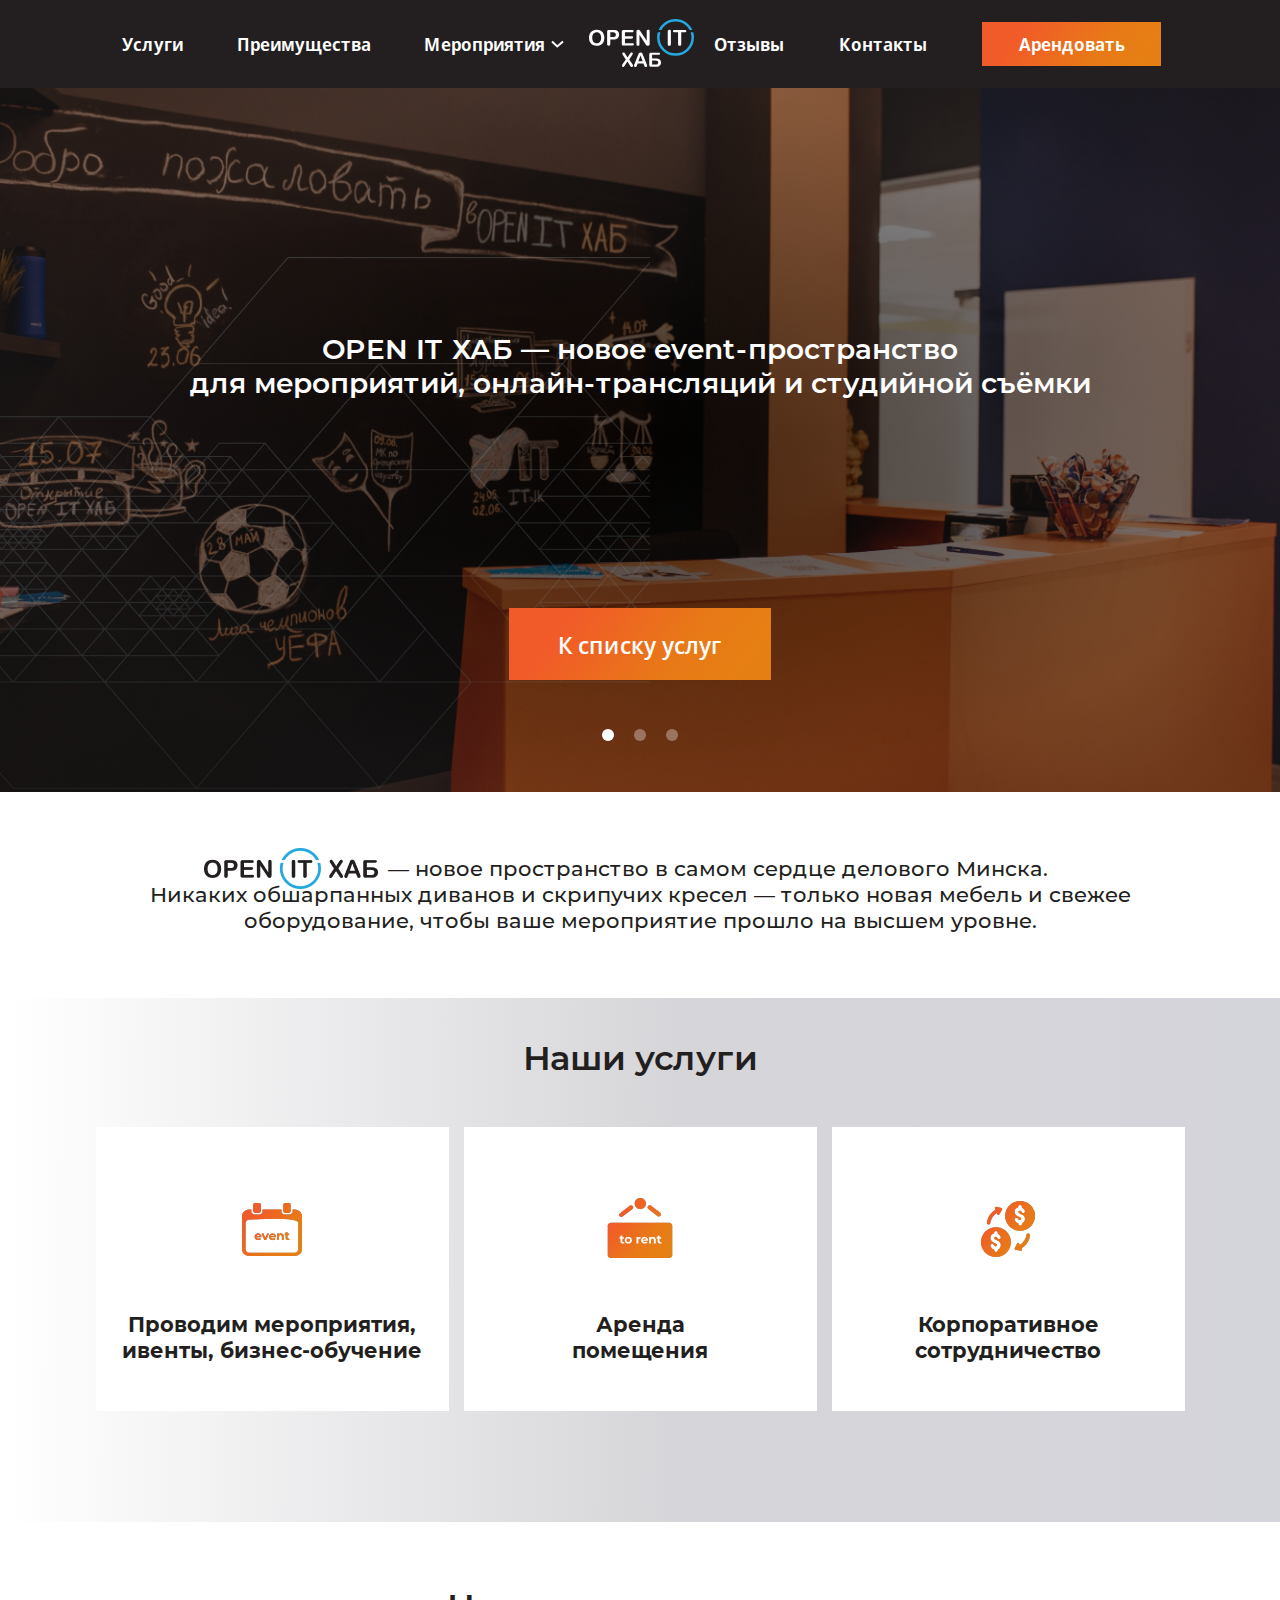
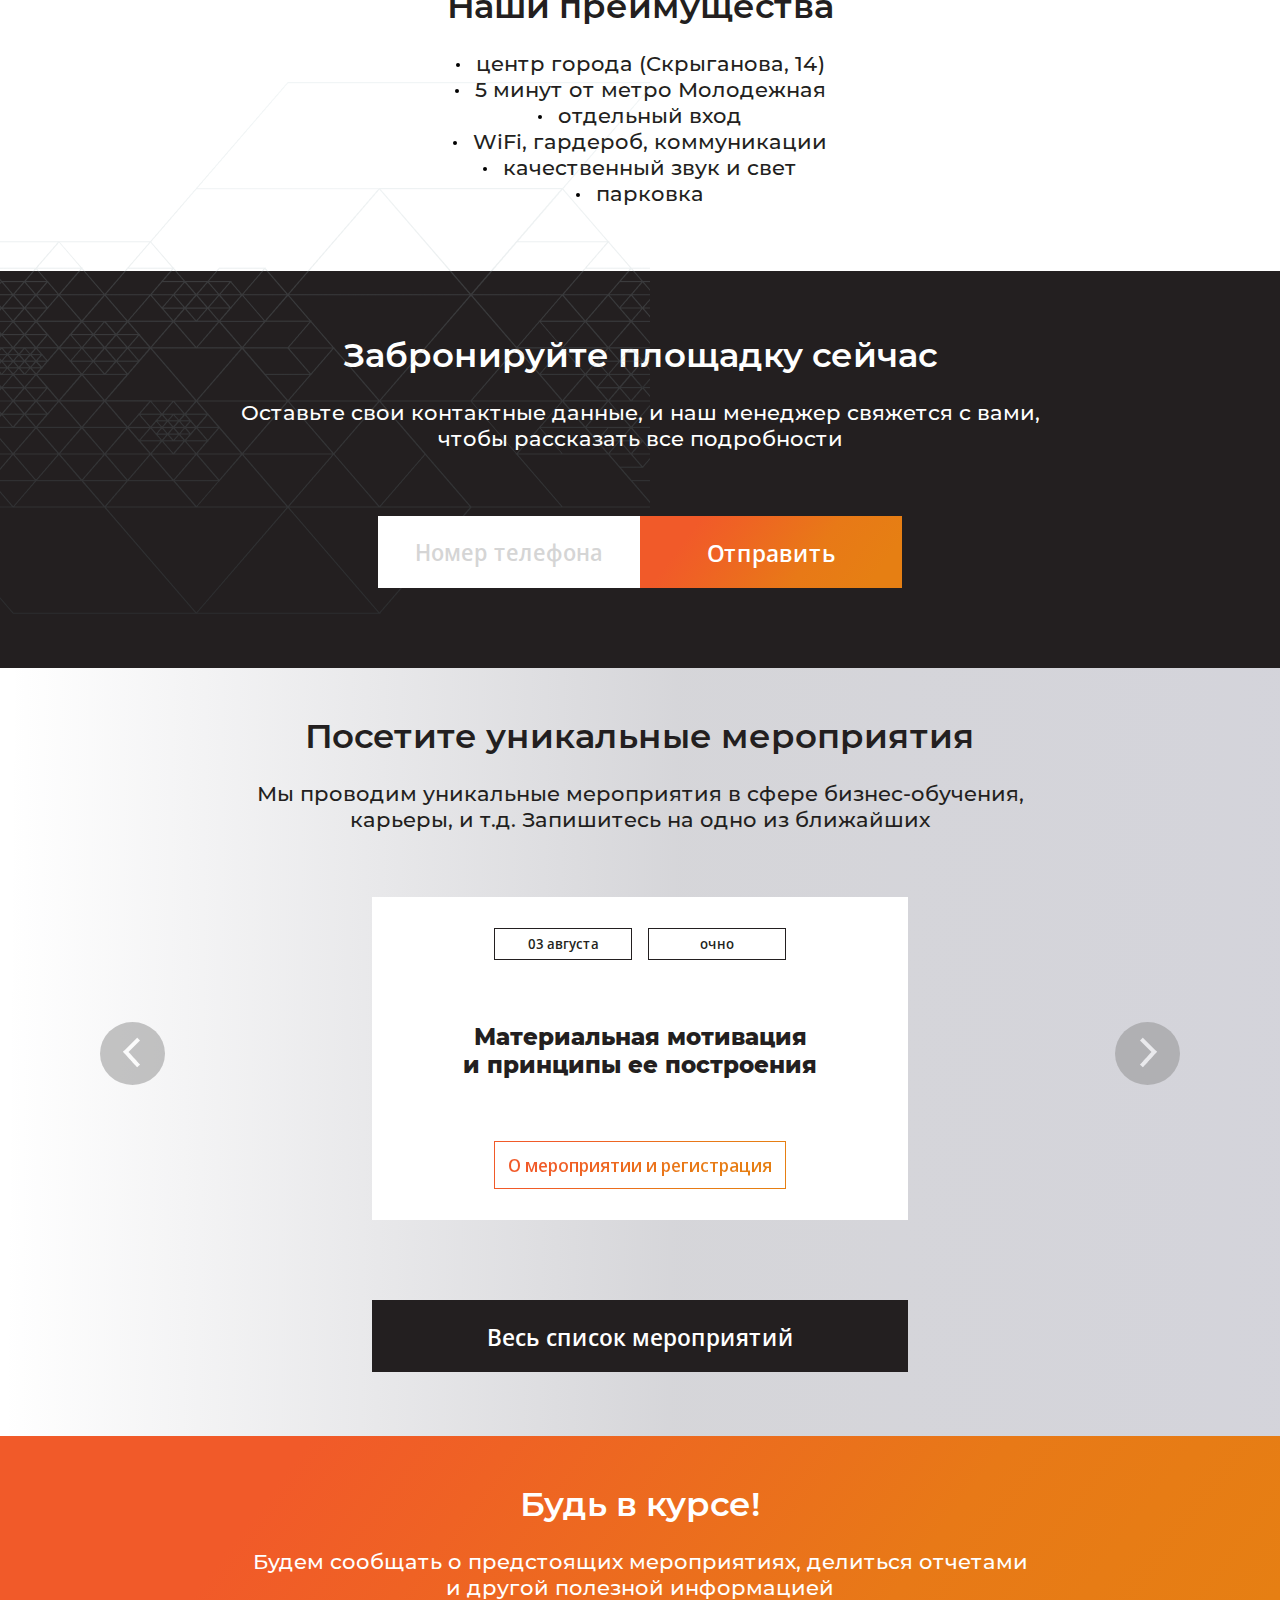
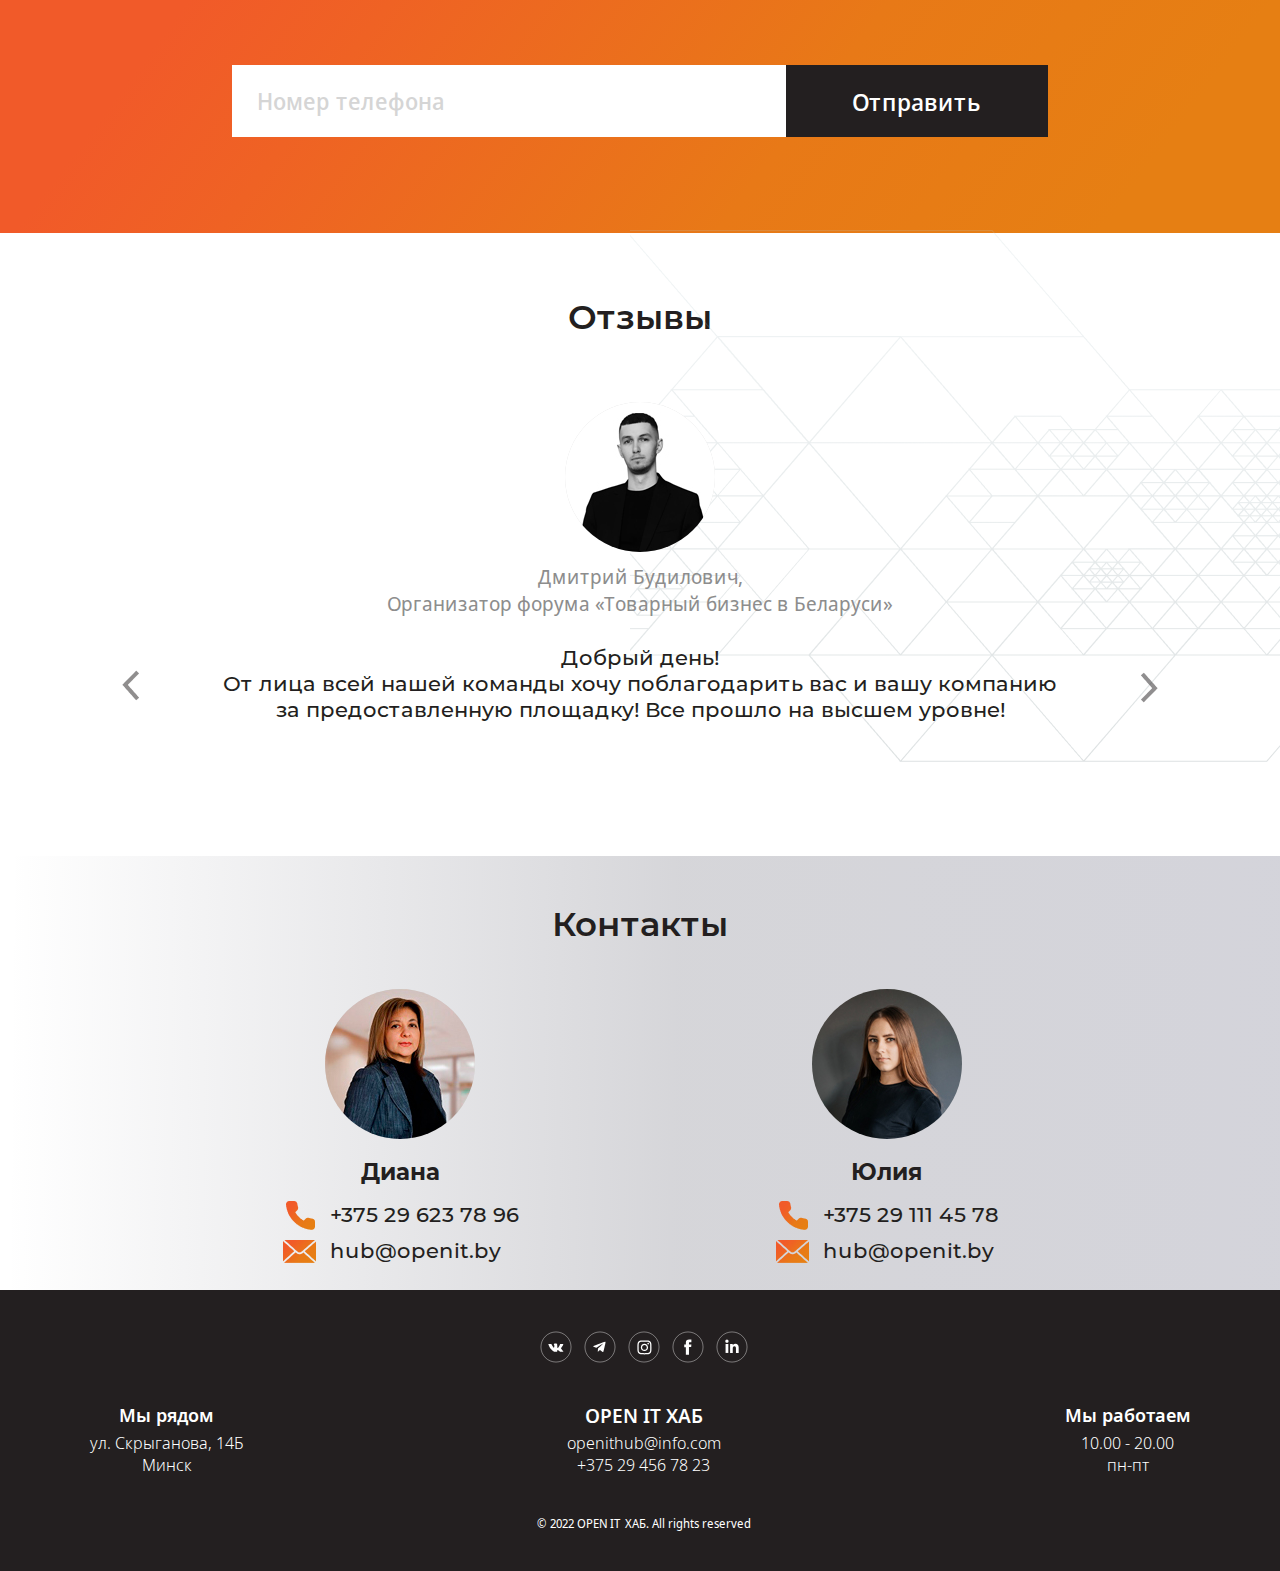
==== commit fc4de303: "link build" ====
--- a/index.html
+++ b/index.html
@@ -78,7 +78,8 @@
             <div class="header-item">
                 <div class="menu-item"><a href="index.html#reviews">Отзывы</a></div>
                 <div class="menu-item"><a href="index.html#contacts-block">Контакты</a></div>
-                <div class=""><button class="orange-button orange-button-hover"><a href="rent.html">Арендовать</a></button></div>
+                <div class=""><button class="orange-button orange-button-hover"><a
+                            href="rent.html">Арендовать</a></button></div>
             </div>
         </header>
         <main class="main">
@@ -87,7 +88,7 @@
                     <h1 class="slider-title">OPEN IT ХАБ — новое event-пространство<br />для мероприятий,
                         онлайн-трансляций и студийной съёмки</h1>
                     <button class="btn-slider orange-button-hover btn-slider-bottom">
-                        К списку услуг
+                        <a href="#services-block">К списку услуг</a>
                     </button>
                     <div class="slider-decoration">
                         <img src="img/slider-decoration.png" alt="image-decoration">
@@ -99,7 +100,7 @@
                     <h1 class="slider-title">В OPEN IT ХАБ на постоянной основе проходят<br />уникальные мероприятия.
                         Спешите записаться</h1>
                     <button class="btn-slider orange-button-hover btn-slider-bottom">
-                        К списку ивентов
+                        <a href="events.html">К списку ивентов</a>
                     </button>
 
                     <div class="slider-decoration">
@@ -112,7 +113,7 @@
                     <h1 class="slider-title">OPEN IT ХАБ предлагает корпоративное сотрудничество<br />IT компаниям и
                         представителям бизнеса</h1>
                     <button class="btn-slider orange-button-hover btn-slider-bottom">
-                        Подробнее
+                        <a href="corporat-job.html">Подробнее</a>
                     </button>
 
                     <div class="slider-decoration">
@@ -221,249 +222,23 @@
                         <div class="events-block-slider-item">
                             <div class="event-info">
                                 <div class="event-info-item">
-                                    <p>25 июня</p>
+                                    <p>03 августа</p>
                                 </div>
                                 <div class="event-info-item">
-                                    <p>online</p>
+                                    <p>очно</p>
                                 </div>
                             </div>
-                            <h5 class="event-name">1Что такое SWOT-анализ и как его правильно делать?</h5>
-                            <button class="more-info-event">О мероприятии и регистрация</button>
-                        </div>
-                        <div class="events-block-slider-item">
-                            <div class="event-info">
-                                <div class="event-info-item">
-                                    <p>25 июня</p>
-                                </div>
-                                <div class="event-info-item">
-                                    <p>online</p>
-                                </div>
-                            </div>
-                            <h5 class="event-name">1Что такое SWOT-анализ и как его правильно делать?</h5>
-                            <button class="more-info-event">О мероприятии и регистрация</button>
-                        </div>
-                        <div class="events-block-slider-item">
-                            <div class="event-info">
-                                <div class="event-info-item">
-                                    <p>25 июня</p>
-                                </div>
-                                <div class="event-info-item">
-                                    <p>online</p>
-                                </div>
-                            </div>
-                            <h5 class="event-name">1Что такое SWOT-анализ и как его правильно делать?</h5>
-                            <button class="more-info-event">О мероприятии и регистрация</button>
-                        </div>
-                        <div class="events-block-slider-item">
-                            <div class="event-info">
-                                <div class="event-info-item">
-                                    <p>25 июня</p>
-                                </div>
-                                <div class="event-info-item">
-                                    <p>online</p>
-                                </div>
-                            </div>
-                            <h5 class="event-name">1Что такое SWOT-анализ и как его правильно делать?</h5>
-                            <button class="more-info-event">О мероприятии и регистрация</button>
-                        </div>
-                        <div class="events-block-slider-item">
-                            <div class="event-info">
-                                <div class="event-info-item">
-                                    <p>25 июня</p>
-                                </div>
-                                <div class="event-info-item">
-                                    <p>online</p>
-                                </div>
-                            </div>
-                            <h5 class="event-name">1Что такое SWOT-анализ и как его правильно делать?</h5>
-                            <button class="more-info-event">О мероприятии и регистрация</button>
-                        </div>
-                        <div class="events-block-slider-item">
-                            <div class="event-info">
-                                <div class="event-info-item">
-                                    <p>25 июня</p>
-                                </div>
-                                <div class="event-info-item">
-                                    <p>online</p>
-                                </div>
-                            </div>
-                            <h5 class="event-name">1Что такое SWOT-анализ и как его правильно делать?</h5>
-                            <button class="more-info-event">О мероприятии и регистрация</button>
-                        </div>
-                        <div class="events-block-slider-item">
-                            <div class="event-info">
-                                <div class="event-info-item">
-                                    <p>25 июня</p>
-                                </div>
-                                <div class="event-info-item">
-                                    <p>online</p>
-                                </div>
-                            </div>
-                            <h5 class="event-name">1Что такое SWOT-анализ и как его правильно делать?</h5>
-                            <button class="more-info-event">О мероприятии и регистрация</button>
-                        </div>
-                        <div class="events-block-slider-item">
-                            <div class="event-info">
-                                <div class="event-info-item">
-                                    <p>25 июня</p>
-                                </div>
-                                <div class="event-info-item">
-                                    <p>online</p>
-                                </div>
-                            </div>
-                            <h5 class="event-name">1Что такое SWOT-анализ и как его правильно делать?</h5>
-                            <button class="more-info-event">О мероприятии и регистрация</button>
-                        </div>
-                        <div class="events-block-slider-item">
-                            <div class="event-info">
-                                <div class="event-info-item">
-                                    <p>25 июня</p>
-                                </div>
-                                <div class="event-info-item">
-                                    <p>online</p>
-                                </div>
-                            </div>
-                            <h5 class="event-name">1Что такое SWOT-анализ и как его правильно делать?</h5>
-                            <button class="more-info-event">О мероприятии и регистрация</button>
-                        </div>
-                        <div class="events-block-slider-item">
-                            <div class="event-info">
-                                <div class="event-info-item">
-                                    <p>25 июня</p>
-                                </div>
-                                <div class="event-info-item">
-                                    <p>online</p>
-                                </div>
-                            </div>
-                            <h5 class="event-name">1Что такое SWOT-анализ и как его правильно делать?</h5>
-                            <button class="more-info-event">О мероприятии и регистрация</button>
-                        </div>
-                        <div class="events-block-slider-item">
-                            <div class="event-info">
-                                <div class="event-info-item">
-                                    <p>25 июня</p>
-                                </div>
-                                <div class="event-info-item">
-                                    <p>online</p>
-                                </div>
-                            </div>
-                            <h5 class="event-name">1Что такое SWOT-анализ и как его правильно делать?</h5>
-                            <button class="more-info-event">О мероприятии и регистрация</button>
-                        </div>
-                        <div class="events-block-slider-item">
-                            <div class="event-info">
-                                <div class="event-info-item">
-                                    <p>25 июня</p>
-                                </div>
-                                <div class="event-info-item">
-                                    <p>online</p>
-                                </div>
-                            </div>
-                            <h5 class="event-name">1Что такое SWOT-анализ и как его правильно делать?</h5>
-                            <button class="more-info-event">О мероприятии и регистрация</button>
-                        </div>
-                        <div class="events-block-slider-item">
-                            <div class="event-info">
-                                <div class="event-info-item">
-                                    <p>25 июня</p>
-                                </div>
-                                <div class="event-info-item">
-                                    <p>online</p>
-                                </div>
-                            </div>
-                            <h5 class="event-name">1Что такое SWOT-анализ и как его правильно делать?</h5>
-                            <button class="more-info-event">О мероприятии и регистрация</button>
-                        </div>
-                        <div class="events-block-slider-item">
-                            <div class="event-info">
-                                <div class="event-info-item">
-                                    <p>25 июня</p>
-                                </div>
-                                <div class="event-info-item">
-                                    <p>online</p>
-                                </div>
-                            </div>
-                            <h5 class="event-name">1Что такое SWOT-анализ и как его правильно делать?</h5>
-                            <button class="more-info-event">О мероприятии и регистрация</button>
-                        </div>
-                        <div class="events-block-slider-item">
-                            <div class="event-info">
-                                <div class="event-info-item">
-                                    <p>25 июня</p>
-                                </div>
-                                <div class="event-info-item">
-                                    <p>online</p>
-                                </div>
-                            </div>
-                            <h5 class="event-name">1Что такое SWOT-анализ и как его правильно делать?</h5>
-                            <button class="more-info-event">О мероприятии и регистрация</button>
-                        </div>
-                        <div class="events-block-slider-item">
-                            <div class="event-info">
-                                <div class="event-info-item">
-                                    <p>25 июня</p>
-                                </div>
-                                <div class="event-info-item">
-                                    <p>online</p>
-                                </div>
-                            </div>
-                            <h5 class="event-name">1Что такое SWOT-анализ и как его правильно делать?</h5>
-                            <button class="more-info-event">О мероприятии и регистрация</button>
-                        </div>
-                        <div class="events-block-slider-item">
-                            <div class="event-info">
-                                <div class="event-info-item">
-                                    <p>25 июня</p>
-                                </div>
-                                <div class="event-info-item">
-                                    <p>online</p>
-                                </div>
-                            </div>
-                            <h5 class="event-name">1Что такое SWOT-анализ и как его правильно делать?</h5>
-                            <button class="more-info-event">О мероприятии и регистрация</button>
-                        </div>
-                        <div class="events-block-slider-item">
-                            <div class="event-info">
-                                <div class="event-info-item">
-                                    <p>25 июня</p>
-                                </div>
-                                <div class="event-info-item">
-                                    <p>online</p>
-                                </div>
-                            </div>
-                            <h5 class="event-name">1Что такое SWOT-анализ и как его правильно делать?</h5>
-                            <button class="more-info-event">О мероприятии и регистрация</button>
-                        </div>
-                        <div class="events-block-slider-item">
-                            <div class="event-info">
-                                <div class="event-info-item">
-                                    <p>25 июня</p>
-                                </div>
-                                <div class="event-info-item">
-                                    <p>online</p>
-                                </div>
-                            </div>
-                            <h5 class="event-name">1Что такое SWOT-анализ и как его правильно делать?</h5>
-                            <button class="more-info-event">О мероприятии и регистрация</button>
-                        </div>
-                        <div class="events-block-slider-item">
-                            <div class="event-info">
-                                <div class="event-info-item">
-                                    <p>25 июня</p>
-                                </div>
-                                <div class="event-info-item">
-                                    <p>online</p>
-                                </div>
-                            </div>
-                            <h5 class="event-name">1Что такое SWOT-анализ и как его правильно делать?</h5>
-                            <button class="more-info-event">О мероприятии и регистрация</button>
-                        </div>
-
-
-                    </div>
-                </div>
-
-                <button class="events-block-button button-black-hover">Весь список мероприятий</button>
+                            <h5 class="event-name">Материальная мотивация<br />и принципы ее
+                                построения</h5>
+                            <button class="more-info-event"><a  href="event-1.html">О мероприятии и регистрация</a></button>
+                        </div>
+
+
+                    </div>
+                </div>
+
+                <button class="events-block-button button-black-hover"><a href="events.html">Весь список
+                        мероприятий</a></button>
             </div>
             <div id="reviews" class="subscribe-email">
                 <h4 class="subscribe-email-heading">Будь в курсе!</h4>
@@ -506,22 +281,20 @@
                         <p class="reviwer-text">Добрый день!<br />От лица всей нашей команды хочу поблагодарить вас и
                             вашу компанию<br />за предоставленную площадку! Все прошло на высшем уровне!</p>
                     </div>
-                    <div  class="reviews-slider-item">
+                    <div class="reviews-slider-item">
                         <p><img class="reviews-slider-item-photo" src="img/reviews/reviews1.jpg" alt="" /></p>
                         <p class="reviwer-info">Дмитрий Будилович,<br />Организатор форума «Товарный бизнес в Беларуси»
                         </p>
-                        <p id="contacts-block" class="reviwer-text">Добрый день!<br />От лица всей нашей команды хочу поблагодарить вас и
+                        <p class="reviwer-text">Добрый день!<br />От лица всей нашей команды хочу поблагодарить вас и
                             вашу компанию<br />за предоставленную площадку! Все прошло на высшем уровне!</p>
                     </div>
                 </div>
             </div>
-            <div class="contacts-block">
+            <div id="contacts-block" class="contacts-block">
                 <h4 class="subscribe-email-heading">Контакты</h4>
                 <div class="contacts-list">
                     <div class="contacts-list-item">
-                        <p><img class="reviews-slider-item-photo"
-                                src="img/contacts/diana.jpg"
-                                alt="" /></p>
+                        <p><img class="reviews-slider-item-photo" src="img/contacts/diana.jpg" alt="" /></p>
                         <p class="contact-name">Диана</p>
 
                         <div class="contact contact-tel">
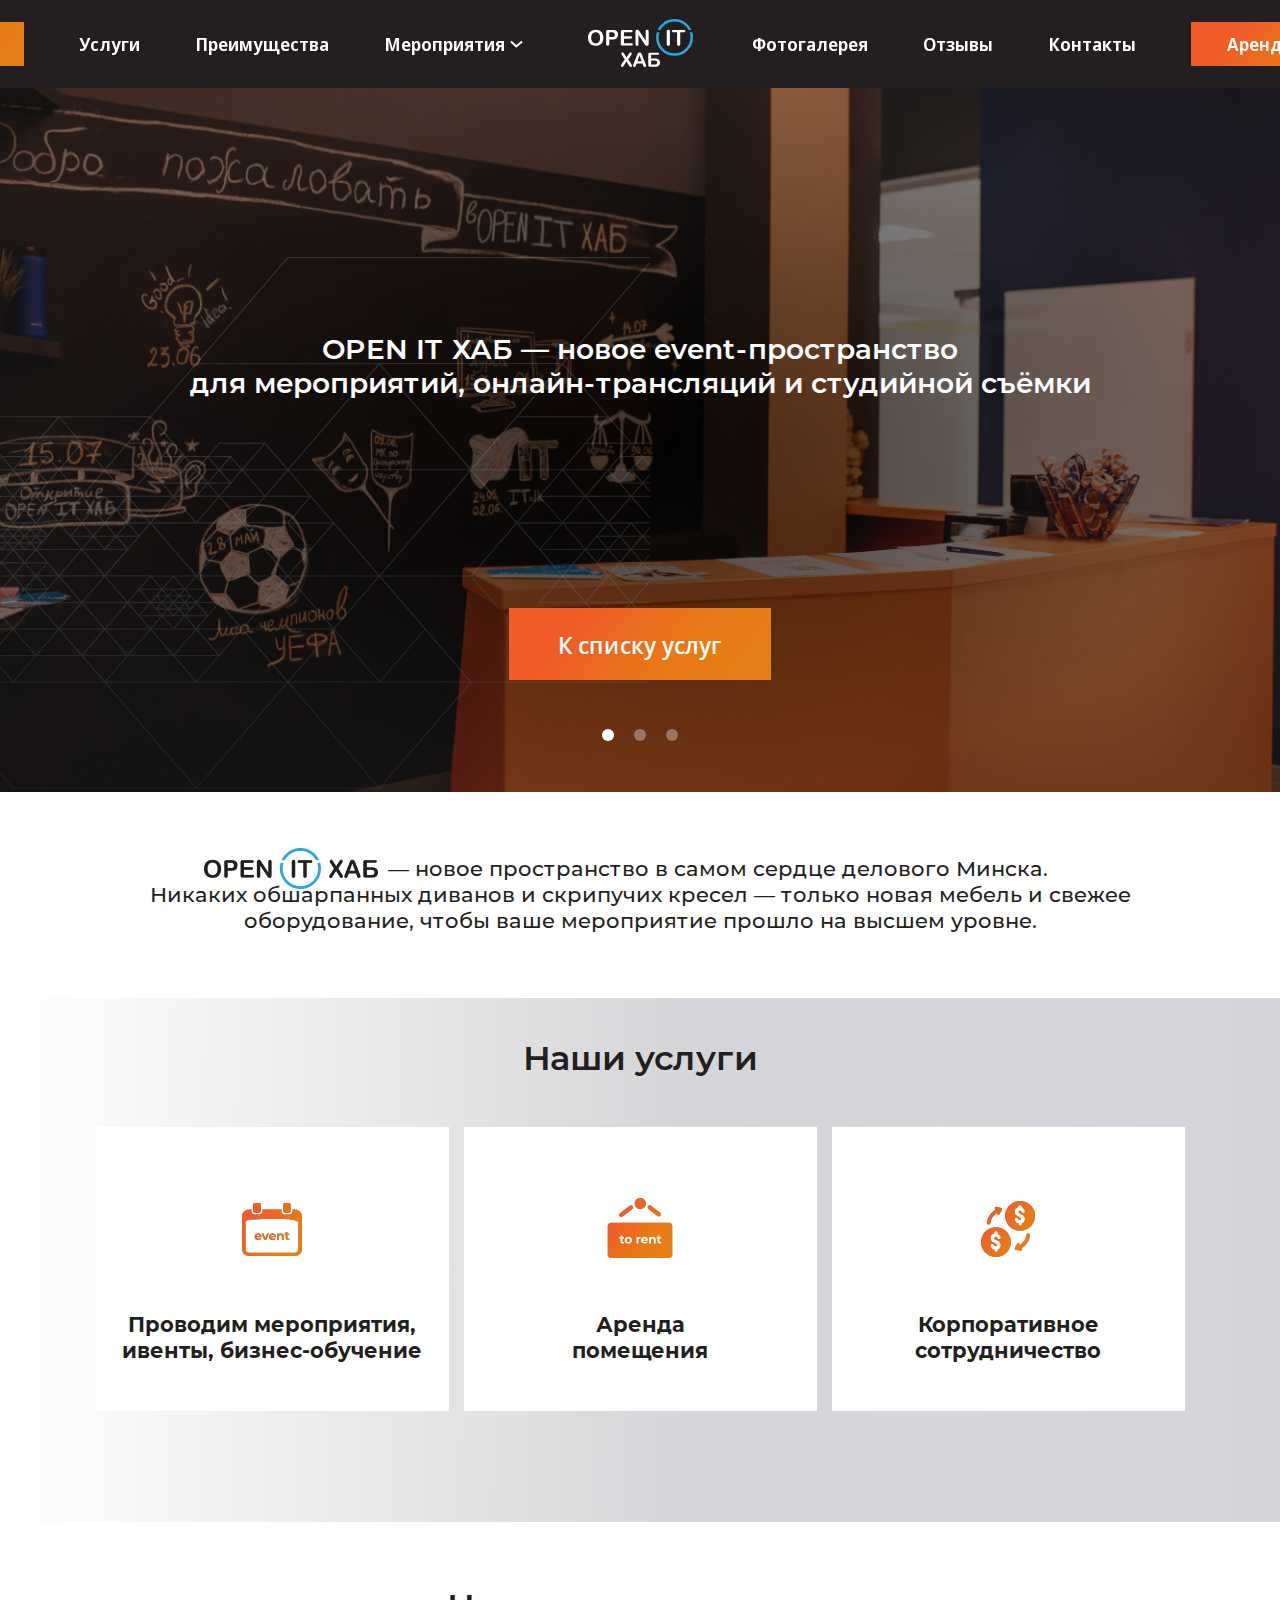
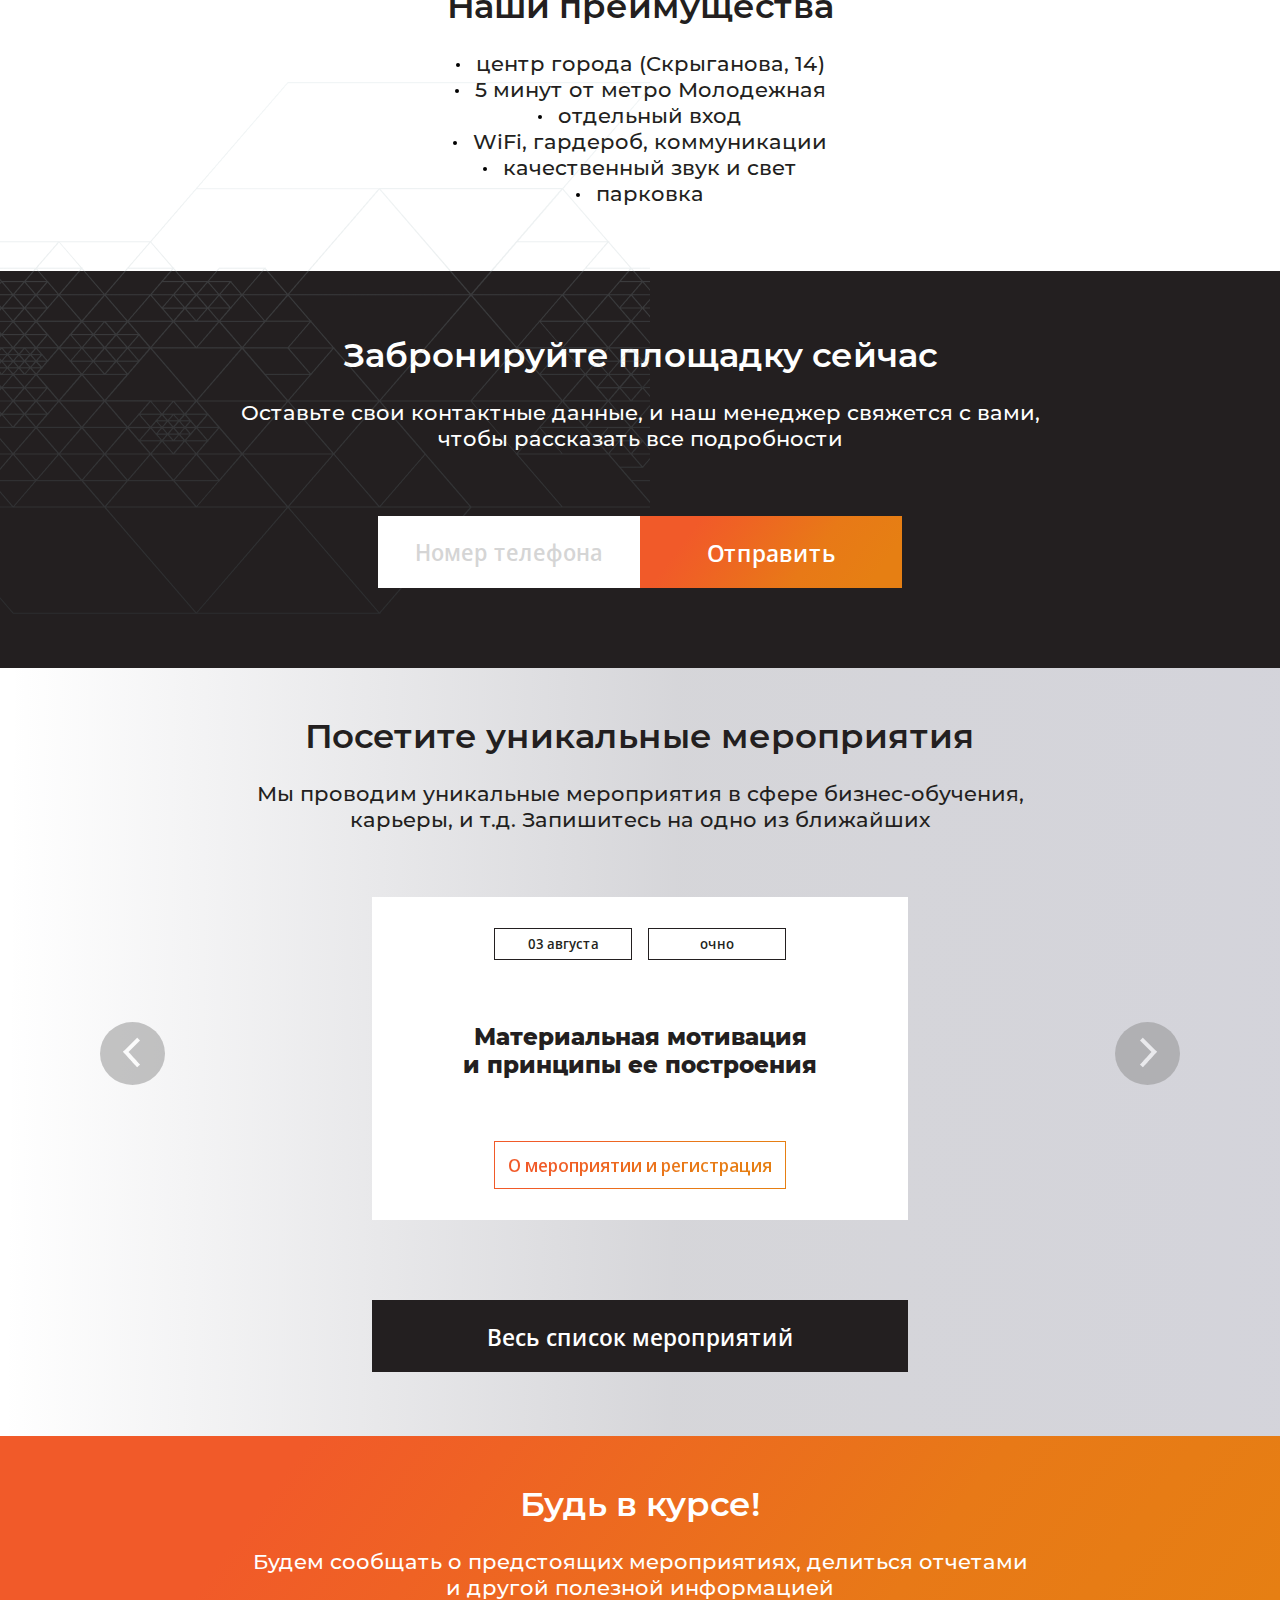
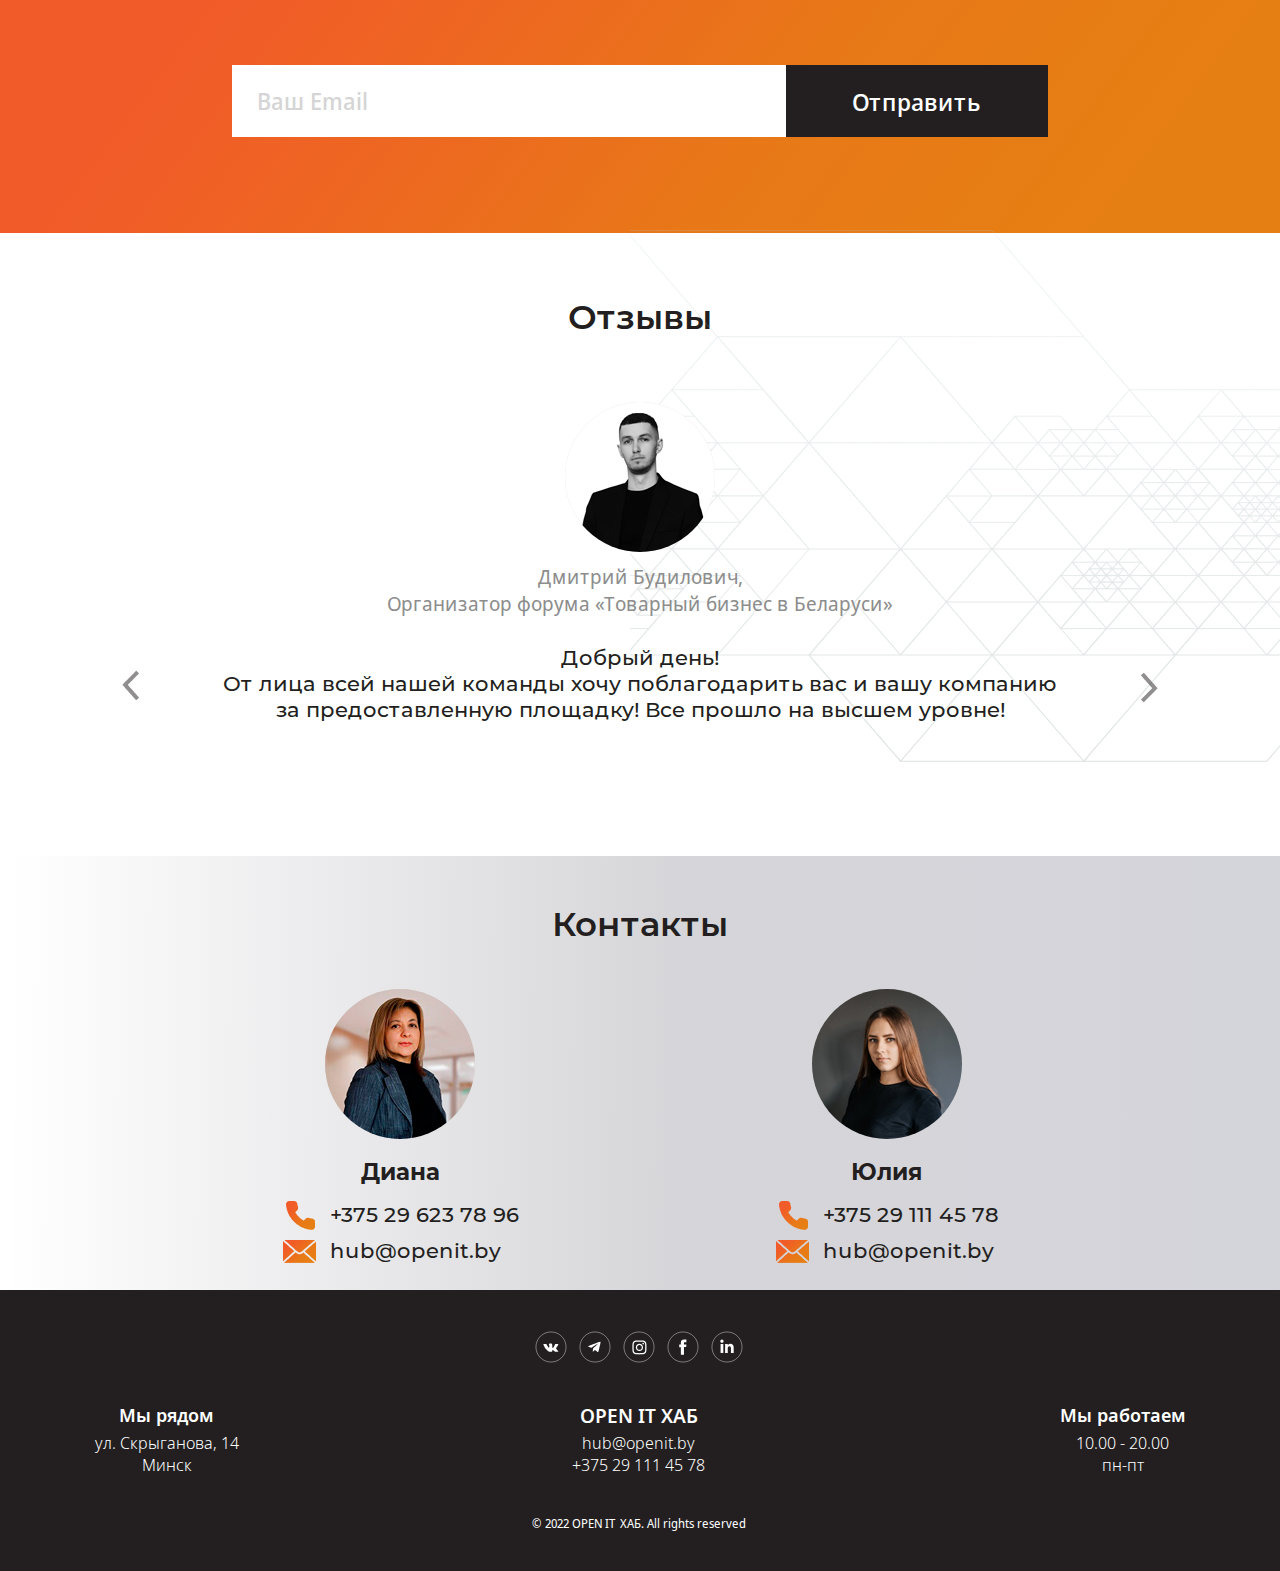
==== commit 5a463794: "add changes" ====
--- a/index.html
+++ b/index.html
@@ -14,8 +14,9 @@
         <header class="header mobily-visibility">
 
             <div class="burger-mobile"><img src="img/Mobile-Menu.svg" alt="logo"></div>
-            <div class="header-logo"><img src="img/logo.svg" alt="logo"></div>
-            <div class=""><button class="orange-button orange-button-hover">Арендовать</button></div>
+            <div class="header-logo"><a href="/"><img src="img/logo.svg" alt="logo"></a></div>
+            <div class=""><button class="orange-button orange-button-hover"><a href="rent.html">Арендовать</a></button>
+            </div>
             <div class="scroll-mobile-menu">
                 <div class="menu-exit">
                     <?xml version="1.0" ?><svg viewBox="0 0 32 32" xmlns="http://www.w3.org/2000/svg">
@@ -38,19 +39,22 @@
                     </svg>
                 </div>
                 <div class="mobile-menu">
-                    <div class="mobile-menu-item">Услуги</div>
+                    <div class="mobile-menu-item"><a href="index.html#services-block">Услуги</a></div>
                     <div class="mobile-menu-item">Мероприятия<svg width="24" height="24" viewBox="0 0 24 24" fill="none"
                             xmlns="http://www.w3.org/2000/svg">
                             <path d="M15 11L11.8571 13L9 11" stroke="#8D8D8D" />
                         </svg></div>
                     <div class="sub-mobile-items sub-mobile-items-none">
-                        <div class="mobile-menu-item sub-mobile-item">Ближайшие</div>
-                        <div class="mobile-menu-item sub-mobile-item">Все будущие</div>
-                        <div class="mobile-menu-item sub-mobile-item">Все прошедшие</div>
-                        <div class="mobile-menu-item sub-mobile-item">Регистрация</div>
-                    </div>
-                    <div class="mobile-menu-item">Отзывы</div>
-                    <div class="mobile-menu-item">Контакты</div>
+                        <div class="mobile-menu-item sub-mobile-item"><a href="index.html#events-block">Ближайшие</a>
+                        </div>
+                        <div class="mobile-menu-item sub-mobile-item"><a href="events.html#events-feature">Все
+                                будущие</a></div>
+                        <div class="mobile-menu-item sub-mobile-item"><a href="events.html#events-past">Все
+                                прошедшие</a></div>
+                        <div class="mobile-menu-item sub-mobile-item"><a href="form-page.html">Регистрация</a></div>
+                    </div>
+                    <div class="mobile-menu-item"><a href="index.html#reviews">Отзывы</a></div>
+                    <div class="mobile-menu-item"><a href="index.html#contacts-block">Контакты</a></div>
                 </div>
             </div>
 
@@ -59,6 +63,8 @@
         <header class="header desktop-visibility">
 
             <div class="header-item">
+                <div class="menu-item"><button class="orange-button orange-button-hover"><a
+                            href="rent.html">Будь в курсе</a></button></div>
                 <div class="menu-item"><a href="index.html#services-block">Услуги</a></div>
                 <div class="menu-item"><a href="index.html#advantage-block">Преимущества</a></div>
                 <div class="menu-item"><a href="events.html">Мероприятия</a>
@@ -67,18 +73,19 @@
                     <div class="sub-menu">
                         <ul>
                             <li><a href="index.html#events-block">Ближайшие</a></li>
-                            <li>Все будущие</li>
-                            <li>Все прошедшие</li>
-                            <li>Регистрация</li>
+                            <li><a href="events.html#events-feature">Все будущие</a></li>
+                            <li><a href="events.html#events-past">Все прошедшие</a></li>
+                            <!-- <li><a href="form-page.html">Регистрация</a></li> -->
                         </ul>
                     </div>
                 </div>
             </div>
             <div class="header-logo"><a href="index.html"><img src="img/logo.svg" alt="logo"></a></div>
             <div class="header-item">
+                <div class="menu-item"><a href="index.html#reviews">Фотогалерея</a></div>
                 <div class="menu-item"><a href="index.html#reviews">Отзывы</a></div>
                 <div class="menu-item"><a href="index.html#contacts-block">Контакты</a></div>
-                <div class=""><button class="orange-button orange-button-hover"><a
+                <div class="menu-item"><button class="orange-button orange-button-hover"><a
                             href="rent.html">Арендовать</a></button></div>
             </div>
         </header>
@@ -123,13 +130,13 @@
                 </div>
 
             </div>
-            <div class="hab-description">
+            <div id="services-block" class="hab-description">
                 <div class="slider-nav">
                     <img class="slider-nav-active" src="img/slider-circle.svg" alt="">
                     <img src="img/slider-circle.svg" alt="">
                     <img src="img/slider-circle.svg" alt="">
                 </div>
-                <p id="services-block" class="desktop-visibility"><img src="img/Horizontal-logo.png" alt="" />— новое
+                <p class="desktop-visibility"><img src="img/Horizontal-logo.png" alt="" />— новое
                     пространство в
                     самом сердце делового
                     Минска.<br />Никаких обшарпанных диванов и скрипучих кресел — только новая мебель и
@@ -230,7 +237,8 @@
                             </div>
                             <h5 class="event-name">Материальная мотивация<br />и принципы ее
                                 построения</h5>
-                            <button class="more-info-event"><a  href="event-1.html">О мероприятии и регистрация</a></button>
+                            <button class="more-info-event"><a href="event-1.html">О мероприятии и
+                                    регистрация</a></button>
                         </div>
 
 
@@ -247,7 +255,7 @@
                 <p class="mobile-visibility">Будем сообщать о предстоящих мероприятиях,<br />делиться отчетами и другой
                     полезной информацией</p>
                 <div class="book-block-form">
-                    <input type="text" placeholder="Номер телефона">
+                    <input type="email" placeholder="Ваш Email">
                     <button class="btn-slider margin-none btn-black button-black-hover">Отправить</button>
                 </div>
             </div>
@@ -329,7 +337,7 @@
         <footer class="footer">
             <div class="footer-item footer-item-l desktop-visibility">
                 <p class="footer-first-head">Мы рядом</p>
-                <p class="footer-second-head">ул. Скрыганова, 14Б<br />
+                <p class="footer-second-head">ул. Скрыганова, 14<br />
                     Минск</p>
             </div>
             <div class="footer-item footer-item-center">
@@ -350,13 +358,13 @@
 
                     <div>
                         <p class="footer-first-head">Мы рядом</p>
-                        <p class="footer-second-head">ул. Скрыганова, 14Б<br />
+                        <p class="footer-second-head">ул. Скрыганова, 14<br />
                             Минск</p>
                     </div>
                     <div class="center-center">
                         <h6>OPEN IT ХАБ</h6>
-                        <p class="footer-second-info">openithub@info.com
-                            <br />+375 29 456 78 23
+                        <p class="footer-second-info">hub@openit.by
+                            <br />+375 29 111 45 78
                         </p>
                         <p class="copyright">© 2022 OPEN IT ХАБ. All rights reserved</p>
                     </div>
@@ -370,8 +378,8 @@
 
                 <div class="footer-info desktop-visibility">
                     <h6>OPEN IT ХАБ</h6>
-                    <p class="footer-second-info">openithub@info.com
-                        <br />+375 29 456 78 23
+                    <p class="footer-second-info">hub@openit.by
+                        <br />+375 29 111 45 78
                     </p>
                     <p class="copyright">© 2022 OPEN IT ХАБ. All rights reserved</p>
                 </div>
--- a/style.css
+++ b/style.css
@@ -99,8 +99,10 @@
   font-family: "Noto Sans";
   font-size: 18px;
   display: flex;
+  justify-content: center;
   align-items: center;
-  padding: 0px 119px 0px 122px;
+  /* gap: 59px; */
+  padding: 0;
   position: relative;
 
   /* header fixed */
@@ -111,15 +113,21 @@
 }
 
 .header-logo {
-  margin: 0 auto;
+  /* width: 20%; */
+  margin: 0 59px;
 }
 
 .header-item {
   display: flex;
-  justify-content: space-between;
+  /* justify-content: space-between; */
   align-items: center;
-  width: 447px;
+  /* width: 447px; */
+  gap: 55px;
+  width: 40%;
   height: 100%;
+}
+.header-item:nth-child(1) {
+  justify-content: end;
 }
 
 .orange-button {
@@ -177,12 +185,12 @@
   cursor: pointer;
 }
 
-.menu-item:nth-child(3):hover .arrow-hover {
+.menu-item:nth-child(4):hover .arrow-hover {
   opacity: 1;
   transition: 0.3s;
 }
 
-.menu-item:nth-child(3):hover .sub-menu {
+.menu-item:nth-child(4):hover .sub-menu {
   display: block;
 }
 
@@ -1112,6 +1120,15 @@
   position: relative;
 }
 
+.block-list-events-item::after{
+  content: "";
+  height: 1px;
+  width: 100%;
+  position: absolute;
+  bottom: -17px;
+  background-color: #8d8d8d;
+}
+
 .event-iamge img {
   width: 432px;
   height: 281px;
@@ -1136,6 +1153,13 @@
   line-height: 22px;
   font-family: "NotoSansDisplay-Medium";
   width: 130px;
+}
+.events-item-info{
+  
+display: flex;
+flex-direction: column;
+justify-content: end;
+padding-bottom: 3px;
 }
 
 .events-item-info-name {
@@ -1210,6 +1234,9 @@
   font-size: 21px;
   line-height: 26px;
 }
+.main-text-event ul {
+  margin-left: 23px;
+}
 
 .event-button-left {
   text-align: left;
@@ -1228,6 +1255,9 @@
   background: #231f20;
   color: white;
   padding: 0;
+}
+.about-specker .event-gap{
+  align-items: center;
 }
 
 .about-specker .white-text {
@@ -1588,7 +1618,7 @@
   height: 1px;
   background-color: #f7f2f2;
 }
-.agree-data{
+.agree-data {
   padding-bottom: 40px;
 }
 .agree-data .current-event {
@@ -1598,13 +1628,13 @@
   font-size: 18px;
   line-height: 123.6%;
 }
-.agree-data .format-choose-flex{
+.agree-data .format-choose-flex {
   padding-top: unset;
 }
-.agree-data .block-finded-events-item{
+.agree-data .block-finded-events-item {
   gap: 18px;
 }
-.button-form{
+.button-form {
   width: 100%;
   display: flex;
   justify-content: center;
@@ -2225,6 +2255,52 @@
   .block-video {
     height: 169px;
   }
+  /* .corporat-job */
+  .corporat-job {
+    padding-top: 0;
+  }
+  .corporat-job .main-slider-events {
+    padding-top: 45px;
+  }
+  .corporat-job .btn-slider-bottom {
+    bottom: 32px;
+  }
+
+  .corporat-job .slider-title {
+    padding: 0 64px;
+  }
+  .corporat-job .about-events {
+    height: unset;
+    padding: 16px 34px 18px;
+  }
+  /* .rent-page */
+  .rent-page .what-we-list {
+    margin-top: 8px;
+    font-size: 8px;
+    line-height: 10px;
+  }
+  .rent-page .what-we-list li:before {
+    height: 1.25px;
+    width: 1.25px;
+    margin-right: 6px;
+  }
+  .rent-page .price-rent {
+    font-size: 10px;
+    line-height: 12px;
+    margin-top: 16px;
+  }
+  .rent-page .price-nds {
+    font-size: 8px;
+    line-height: 10px;
+    margin-top: 0;
+  }
+  .rent-page .about-events {
+    padding-bottom: 23px;
+  }
+  .rent-page .advantage-block {
+    padding: 19px 0 26px;
+    height: unset;
+  }
 }
 /* [class*="__container"]{
     max-width: 1230px;
